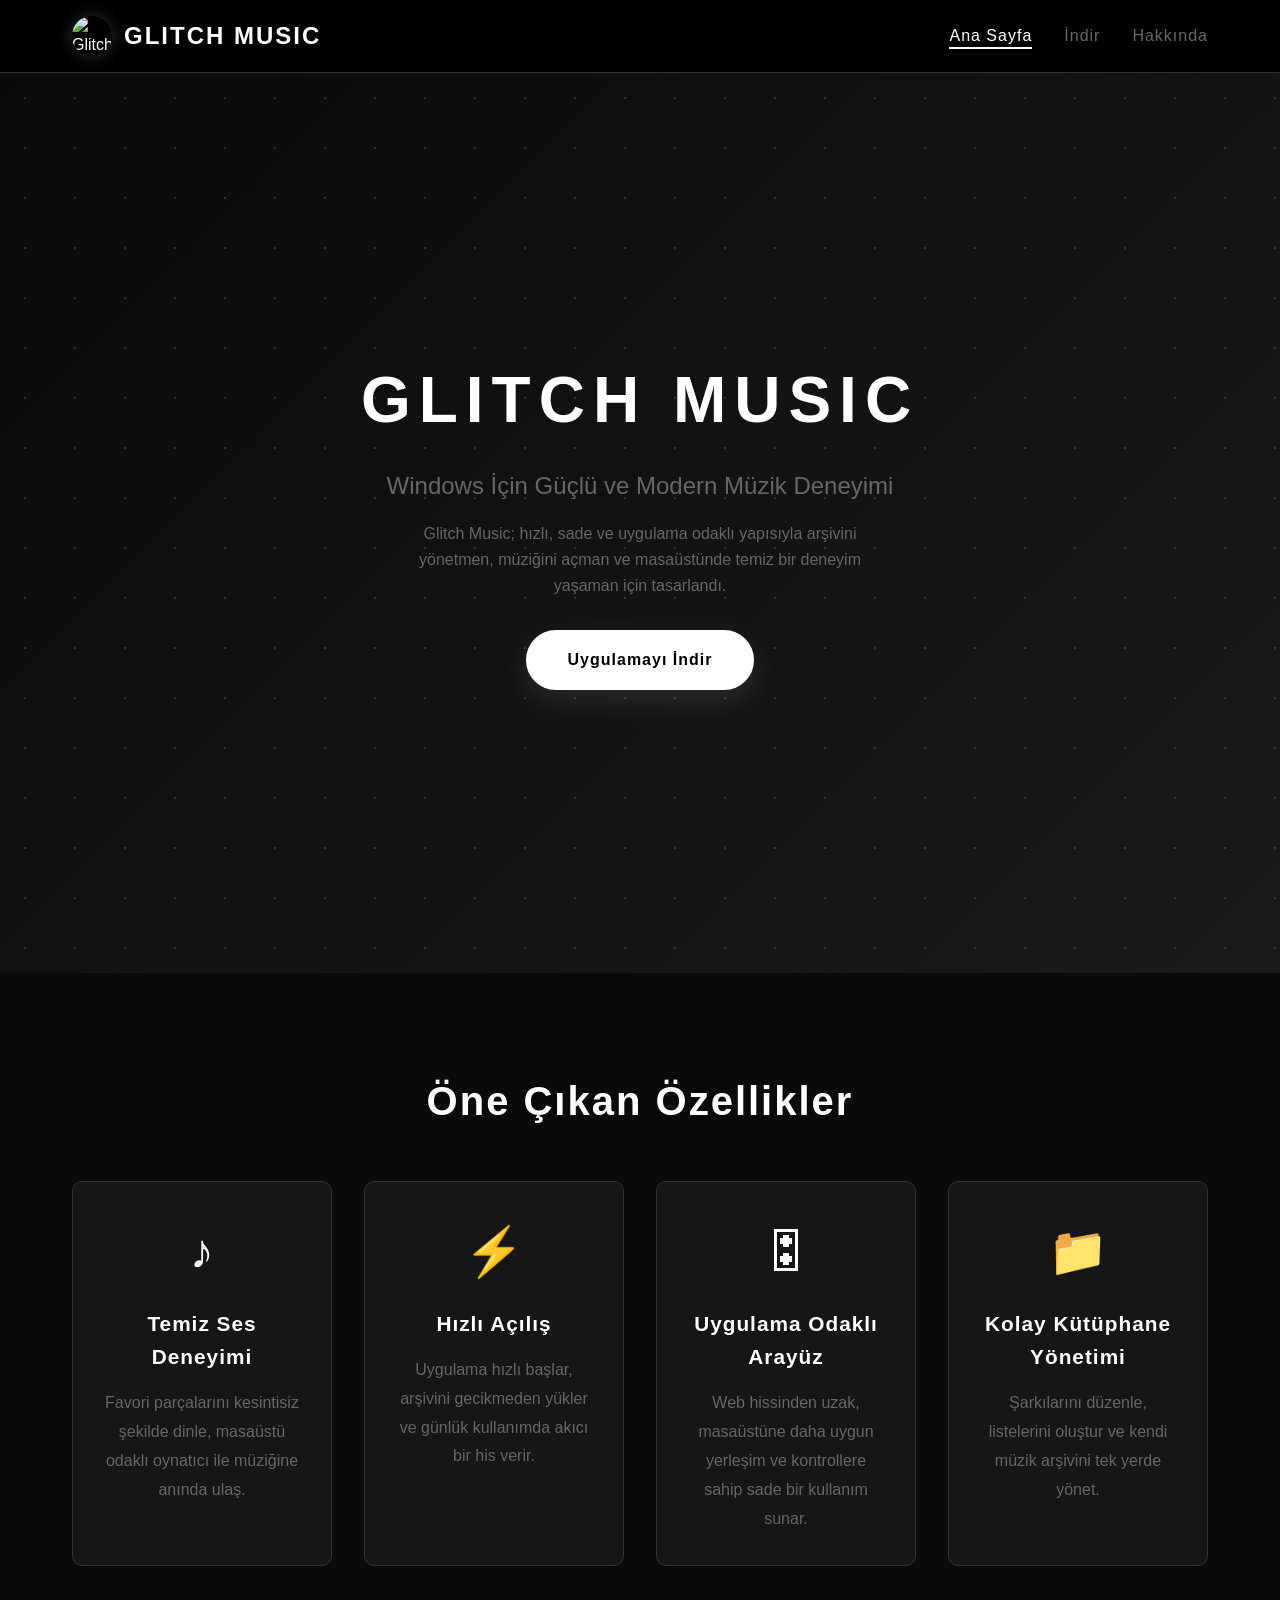
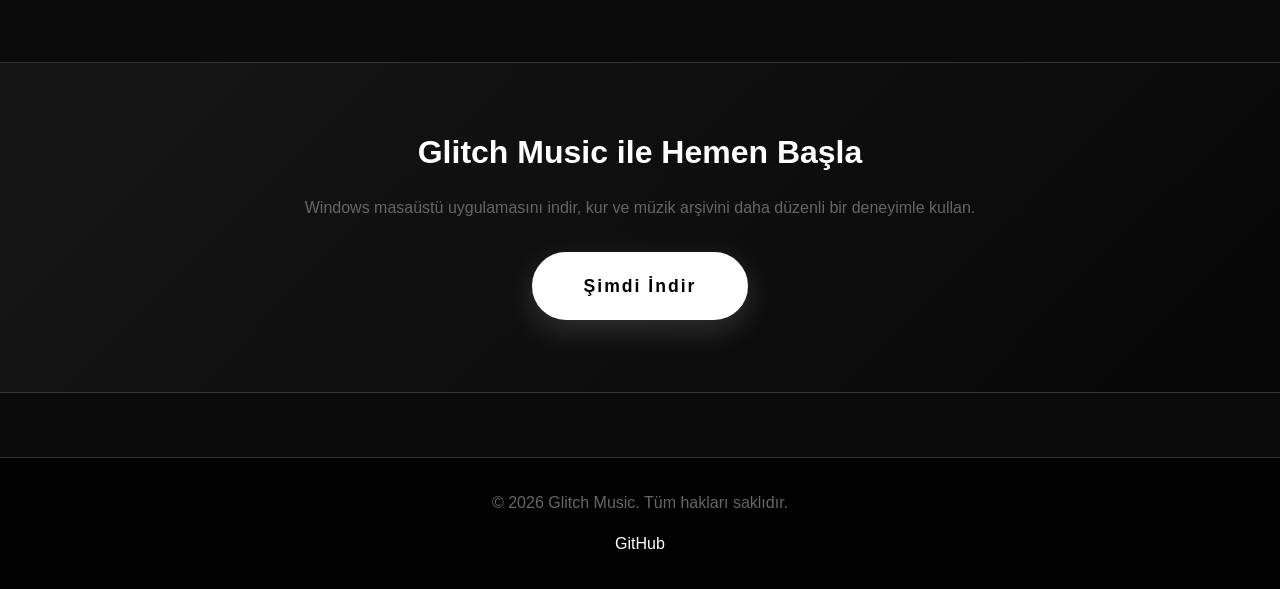
==== index.html @ 5e4d822e "Initial site publish" ====
<!DOCTYPE html>
<html lang="tr">
<head>
    <meta charset="UTF-8">
    <meta name="viewport" content="width=device-width, initial-scale=1.0">
    <title>Glitch Music - Windows Masaüstü Müzik Uygulaması</title>
    <link rel="stylesheet" href="styles.css">
</head>
<body>
    <nav class="navbar">
        <div class="nav-container">
            <div class="logo-container">
                <img src="https://cdn.discordapp.com/attachments/1495430127817850970/1495499306550034472/GLITCHLOGO.png?ex=6a02d003&is=6a017e83&hm=9dfbde77e4045801ad616bc5bd3a927a59cd246b8ad5d2d2682829d9ed52354d" alt="Glitch Music Logo" class="logo">
                <span class="app-title">GLITCH MUSIC</span>
            </div>
            <ul class="nav-links">
                <li><a href="index.html" class="active">Ana Sayfa</a></li>
                <li><a href="download.html">İndir</a></li>
                <li><a href="about.html">Hakkında</a></li>
            </ul>
        </div>
    </nav>

    <section class="hero">
        <div class="hero-content">
            <div class="glitch-text" data-text="GLITCH MUSIC">GLITCH MUSIC</div>
            <p class="subtitle">Windows İçin Güçlü ve Modern Müzik Deneyimi</p>
            <p class="description">Glitch Music; hızlı, sade ve uygulama odaklı yapısıyla arşivini yönetmen, müziğini açman ve masaüstünde temiz bir deneyim yaşaman için tasarlandı.</p>
            <a href="download.html" class="cta-button">Uygulamayı İndir</a>
        </div>
        <div class="animated-background">
            <div class="wave wave1"></div>
            <div class="wave wave2"></div>
            <div class="wave wave3"></div>
        </div>
    </section>

    <section class="features">
        <h2>Öne Çıkan Özellikler</h2>
        <div class="features-grid">
            <div class="feature-card">
                <div class="feature-icon">♪</div>
                <h3>Temiz Ses Deneyimi</h3>
                <p>Favori parçalarını kesintisiz şekilde dinle, masaüstü odaklı oynatıcı ile müziğine anında ulaş.</p>
            </div>
            <div class="feature-card">
                <div class="feature-icon">⚡</div>
                <h3>Hızlı Açılış</h3>
                <p>Uygulama hızlı başlar, arşivini gecikmeden yükler ve günlük kullanımda akıcı bir his verir.</p>
            </div>
            <div class="feature-card">
                <div class="feature-icon">🎛</div>
                <h3>Uygulama Odaklı Arayüz</h3>
                <p>Web hissinden uzak, masaüstüne daha uygun yerleşim ve kontrollere sahip sade bir kullanım sunar.</p>
            </div>
            <div class="feature-card">
                <div class="feature-icon">📁</div>
                <h3>Kolay Kütüphane Yönetimi</h3>
                <p>Şarkılarını düzenle, listelerini oluştur ve kendi müzik arşivini tek yerde yönet.</p>
            </div>
        </div>
    </section>

    <section class="cta-section">
        <h2>Glitch Music ile Hemen Başla</h2>
        <p>Windows masaüstü uygulamasını indir, kur ve müzik arşivini daha düzenli bir deneyimle kullan.</p>
        <a href="download.html" class="cta-button-large">Şimdi İndir</a>
    </section>

    <footer class="footer">
        <div class="footer-content">
            <p>&copy; 2026 Glitch Music. Tüm hakları saklıdır.</p>
            <div class="social-links">
                <a href="https://github.com/ghxsty-dev/glitch-music" target="_blank">GitHub</a>
            </div>
        </div>
    </footer>

    <script src="script.js"></script>
</body>
</html>
---- styles.css ----
/* ===== GLOBAL STYLES ===== */
* {
    margin: 0;
    padding: 0;
    box-sizing: border-box;
}

:root {
    --primary-color: #ffffff;
    --secondary-color: #000000;
    --accent-color: #666666;
    --light-bg: #f5f5f5;
    --dark-bg: #0a0a0a;
    --border-color: #333333;
    --transition: all 0.3s ease;
}

html {
    scroll-behavior: smooth;
}

body {
    font-family: 'Segoe UI', Tahoma, Geneva, Verdana, sans-serif;
    background-color: var(--dark-bg);
    color: var(--primary-color);
    line-height: 1.6;
    overflow-x: hidden;
}

/* ===== NAVIGATION ===== */
.navbar {
    background: rgba(0, 0, 0, 0.95);
    backdrop-filter: blur(10px);
    position: sticky;
    top: 0;
    z-index: 1000;
    border-bottom: 1px solid var(--border-color);
    animation: slideDown 0.5s ease;
}

@keyframes slideDown {
    from {
        transform: translateY(-100%);
        opacity: 0;
    }
    to {
        transform: translateY(0);
        opacity: 1;
    }
}

.nav-container {
    max-width: 1200px;
    margin: 0 auto;
    padding: 1rem 2rem;
    display: flex;
    justify-content: space-between;
    align-items: center;
}

.logo-container {
    display: flex;
    align-items: center;
    gap: 12px;
    cursor: pointer;
    transition: var(--transition);
}

.logo-container:hover {
    transform: scale(1.05);
}

.logo {
    width: 40px;
    height: 40px;
    border-radius: 50%;
    object-fit: cover;
    box-shadow: 0 0 15px rgba(255, 255, 255, 0.2);
}

.app-title {
    font-size: 1.5rem;
    font-weight: 700;
    letter-spacing: 2px;
    text-transform: uppercase;
}

.nav-links {
    display: flex;
    gap: 2rem;
    list-style: none;
}

.nav-links a {
    color: var(--accent-color);
    text-decoration: none;
    font-weight: 500;
    letter-spacing: 1px;
    transition: var(--transition);
    position: relative;
}

.nav-links a::after {
    content: '';
    position: absolute;
    bottom: -5px;
    left: 0;
    width: 0;
    height: 2px;
    background: var(--primary-color);
    transition: width 0.3s ease;
}

.nav-links a:hover::after,
.nav-links a.active::after {
    width: 100%;
}

.nav-links a:hover,
.nav-links a.active {
    color: var(--primary-color);
}

/* ===== HERO SECTION ===== */
.hero {
    height: 100vh;
    display: flex;
    align-items: center;
    justify-content: center;
    position: relative;
    overflow: hidden;
    background: linear-gradient(135deg, #0a0a0a 0%, #1a1a1a 100%);
}

.hero-content {
    text-align: center;
    z-index: 10;
    animation: fadeInUp 1s ease;
}

@keyframes fadeInUp {
    from {
        opacity: 0;
        transform: translateY(30px);
    }
    to {
        opacity: 1;
        transform: translateY(0);
    }
}

.glitch-text {
    font-size: 4rem;
    font-weight: 900;
    letter-spacing: 8px;
    text-transform: uppercase;
    margin-bottom: 1rem;
    position: relative;
    animation: glitch-animation 3s infinite;
}

@keyframes glitch-animation {
    0%, 100% {
        text-shadow: -2px 0 #ff00ff, 2px 0 #00ffff;
        transform: translate(0);
    }
    20% {
        text-shadow: -2px 0 #ff00ff, 2px 0 #00ffff;
        transform: translate(-2px, 2px);
    }
    40% {
        text-shadow: -2px 0 #ff00ff, 2px 0 #00ffff;
        transform: translate(-2px, -2px);
    }
    60% {
        text-shadow: -2px 0 #ff00ff, 2px 0 #00ffff;
        transform: translate(2px, 2px);
    }
    80% {
        text-shadow: -2px 0 #ff00ff, 2px 0 #00ffff;
        transform: translate(2px, -2px);
    }
}

.subtitle {
    font-size: 1.5rem;
    margin-bottom: 1rem;
    color: var(--accent-color);
    animation: fadeInUp 1s ease 0.2s both;
}

.description {
    font-size: 1rem;
    max-width: 500px;
    margin: 0 auto 2rem;
    color: var(--accent-color);
    animation: fadeInUp 1s ease 0.4s both;
}

.cta-button {
    display: inline-block;
    padding: 15px 40px;
    background: var(--primary-color);
    color: var(--secondary-color);
    text-decoration: none;
    border-radius: 50px;
    font-weight: 700;
    letter-spacing: 1px;
    transition: var(--transition);
    animation: fadeInUp 1s ease 0.6s both;
    box-shadow: 0 10px 30px rgba(255, 255, 255, 0.1);
    border: 2px solid var(--primary-color);
}

.cta-button:hover {
    background: transparent;
    color: var(--primary-color);
    transform: translateY(-3px);
    box-shadow: 0 15px 40px rgba(255, 255, 255, 0.2);
}

.animated-background {
    position: absolute;
    width: 100%;
    height: 100%;
    top: 0;
    left: 0;
    overflow: hidden;
}

.wave {
    position: absolute;
    width: 200%;
    height: 200%;
    background: radial-gradient(circle, rgba(255, 255, 255, 0.05) 1px, transparent 1px);
    background-size: 50px 50px;
    animation: wave-animation 20s linear infinite;
}

.wave1 {
    top: 0;
    left: 0;
    animation-delay: 0s;
}

.wave2 {
    top: -50px;
    left: -50px;
    animation-delay: -5s;
}

.wave3 {
    top: -100px;
    left: -100px;
    animation-delay: -10s;
}

@keyframes wave-animation {
    0% {
        transform: translate(0, 0);
    }
    100% {
        transform: translate(50px, 50px);
    }
}

/* ===== FEATURES SECTION ===== */
.features {
    max-width: 1200px;
    margin: 0 auto;
    padding: 6rem 2rem;
}

.features h2 {
    text-align: center;
    font-size: 2.5rem;
    margin-bottom: 3rem;
    letter-spacing: 2px;
    animation: fadeInUp 1s ease;
}

.features-grid {
    display: grid;
    grid-template-columns: repeat(auto-fit, minmax(250px, 1fr));
    gap: 2rem;
}

.feature-card {
    background: rgba(255, 255, 255, 0.05);
    padding: 2rem;
    border-radius: 10px;
    border: 1px solid var(--border-color);
    text-align: center;
    transition: var(--transition);
    animation: fadeInUp 1s ease;
    cursor: pointer;
}

.feature-card:hover {
    background: rgba(255, 255, 255, 0.1);
    border-color: var(--primary-color);
    transform: translateY(-10px);
    box-shadow: 0 20px 40px rgba(255, 255, 255, 0.1);
}

.feature-icon {
    font-size: 3rem;
    margin-bottom: 1rem;
    display: block;
    animation: bounce 2s infinite;
}

@keyframes bounce {
    0%, 100% {
        transform: translateY(0);
    }
    50% {
        transform: translateY(-10px);
    }
}

.feature-card h3 {
    margin-bottom: 1rem;
    font-size: 1.3rem;
    letter-spacing: 1px;
}

.feature-card p {
    color: var(--accent-color);
    line-height: 1.8;
}

/* ===== CTA SECTION ===== */
.cta-section {
    text-align: center;
    padding: 4rem 2rem;
    background: linear-gradient(135deg, rgba(255, 255, 255, 0.05) 0%, rgba(0, 0, 0, 0.3) 100%);
    border-top: 1px solid var(--border-color);
    border-bottom: 1px solid var(--border-color);
}

.cta-section h2 {
    font-size: 2rem;
    margin-bottom: 1rem;
    animation: fadeInUp 1s ease;
}

.cta-section p {
    color: var(--accent-color);
    margin-bottom: 2rem;
    animation: fadeInUp 1s ease 0.2s both;
}

.cta-button-large {
    display: inline-block;
    padding: 18px 50px;
    background: var(--primary-color);
    color: var(--secondary-color);
    text-decoration: none;
    border-radius: 50px;
    font-weight: 700;
    letter-spacing: 2px;
    font-size: 1.1rem;
    transition: var(--transition);
    animation: fadeInUp 1s ease 0.4s both;
    box-shadow: 0 10px 30px rgba(255, 255, 255, 0.15);
    border: 2px solid var(--primary-color);
}

.cta-button-large:hover {
    background: transparent;
    color: var(--primary-color);
    transform: translateY(-5px);
    box-shadow: 0 20px 50px rgba(255, 255, 255, 0.25);
}

/* ===== DOWNLOAD PAGE ===== */
.download-section {
    max-width: 1200px;
    margin: 0 auto;
    padding: 4rem 2rem;
}

.download-hero {
    text-align: center;
    margin-bottom: 4rem;
}

.page-title {
    font-size: 3rem;
    margin-bottom: 1rem;
    letter-spacing: 2px;
    animation: fadeInUp 1s ease;
}

.page-subtitle {
    font-size: 1.3rem;
    color: var(--accent-color);
    animation: fadeInUp 1s ease 0.2s both;
}

.download-container {
    display: grid;
    grid-template-columns: repeat(auto-fit, minmax(300px, 1fr));
    gap: 2rem;
    margin-bottom: 4rem;
}

.download-container.single-platform {
    max-width: 420px;
    margin-left: auto;
    margin-right: auto;
}

.download-card {
    background: rgba(255, 255, 255, 0.05);
    border: 1px solid var(--border-color);
    border-radius: 10px;
    padding: 2rem;
    text-align: center;
    transition: var(--transition);
    animation: fadeInUp 1s ease;
}

.download-card:hover {
    background: rgba(255, 255, 255, 0.08);
    border-color: var(--primary-color);
    transform: translateY(-10px);
    box-shadow: 0 20px 40px rgba(255, 255, 255, 0.1);
}

.os-icon {
    font-size: 4rem;
    margin-bottom: 1rem;
    display: block;
    animation: float 3s ease-in-out infinite;
}

@keyframes float {
    0%, 100% {
        transform: translateY(0);
    }
    50% {
        transform: translateY(-20px);
    }
}

.download-card h3 {
    font-size: 1.8rem;
    margin-bottom: 0.5rem;
    letter-spacing: 1px;
}

.version {
    color: var(--accent-color);
    margin-bottom: 0.5rem;
}

.file-size {
    color: var(--accent-color);
    margin-bottom: 0.5rem;
}

.requirements {
    color: var(--accent-color);
    margin-bottom: 1.5rem;
}

.download-btn {
    display: inline-block;
    padding: 12px 30px;
    background: var(--primary-color);
    color: var(--secondary-color);
    text-decoration: none;
    border-radius: 50px;
    font-weight: 700;
    transition: var(--transition);
    border: 2px solid var(--primary-color);
}

.download-btn:hover {
    background: transparent;
    color: var(--primary-color);
}

.download-note {
    color: var(--accent-color);
    font-size: 0.9rem;
    margin-top: 1rem;
}

/* ===== REQUIREMENTS SECTION ===== */
.requirements-section {
    margin-bottom: 4rem;
    padding: 2rem;
    background: rgba(255, 255, 255, 0.03);
    border-radius: 10px;
    border: 1px solid var(--border-color);
}

.requirements-section h2 {
    margin-bottom: 2rem;
    text-align: center;
}

.requirements-grid {
    display: grid;
    grid-template-columns: repeat(auto-fit, minmax(250px, 1fr));
    gap: 2rem;
}

.req-card {
    background: rgba(0, 0, 0, 0.5);
    padding: 1.5rem;
    border-radius: 8px;
    border: 1px solid var(--border-color);
}

.req-card h4 {
    margin-bottom: 1rem;
    color: var(--primary-color);
}

.req-card ul {
    list-style: none;
}

.req-card li {
    color: var(--accent-color);
    margin-bottom: 0.5rem;
    padding-left: 1.5rem;
    position: relative;
}

.req-card li::before {
    content: '✓';
    position: absolute;
    left: 0;
    color: var(--primary-color);
    font-weight: bold;
}

/* ===== INSTALLATION GUIDE ===== */
.installation-guide {
    margin-bottom: 4rem;
    padding: 2rem;
    background: rgba(255, 255, 255, 0.03);
    border-radius: 10px;
    border: 1px solid var(--border-color);
}

.installation-guide h2 {
    margin-bottom: 2rem;
    text-align: center;
}

.steps {
    display: grid;
    grid-template-columns: repeat(auto-fit, minmax(200px, 1fr));
    gap: 2rem;
}

.step {
    display: flex;
    flex-direction: column;
    align-items: center;
    text-align: center;
}

.step-number {
    width: 60px;
    height: 60px;
    background: var(--primary-color);
    color: var(--secondary-color);
    border-radius: 50%;
    display: flex;
    align-items: center;
    justify-content: center;
    font-size: 1.5rem;
    font-weight: 700;
    margin-bottom: 1rem;
    animation: pulse 2s infinite;
}

@keyframes pulse {
    0%, 100% {
        box-shadow: 0 0 0 0 rgba(255, 255, 255, 0.3);
    }
    50% {
        box-shadow: 0 0 0 10px rgba(255, 255, 255, 0);
    }
}

.step-content h4 {
    margin-bottom: 0.5rem;
}

.step-content p {
    color: var(--accent-color);
    font-size: 0.9rem;
}

/* ===== RELEASE NOTES ===== */
.release-notes {
    margin-bottom: 2rem;
    padding: 2rem;
    background: rgba(255, 255, 255, 0.03);
    border-radius: 10px;
    border: 1px solid var(--border-color);
}

.release-notes h2 {
    margin-bottom: 1rem;
}

.version-card {
    background: rgba(0, 0, 0, 0.5);
    padding: 1.5rem;
    border-radius: 8px;
    border-left: 3px solid var(--primary-color);
}

.version-card h4 {
    margin-bottom: 1rem;
}

.version-card ul {
    list-style: none;
}

.version-card li {
    color: var(--accent-color);
    margin-bottom: 0.5rem;
    padding-left: 1.5rem;
    position: relative;
}

.version-card li::before {
    content: '→';
    position: absolute;
    left: 0;
    color: var(--primary-color);
    font-weight: bold;
}

/* ===== ABOUT PAGE ===== */
.about-hero {
    text-align: center;
    padding: 4rem 2rem;
}

.about-content {
    max-width: 1000px;
    margin: 0 auto;
    padding: 2rem;
}

.story-section,
.mission-section,
.features-deep,
.tech-section,
.contact-section,
.faq-section {
    margin-bottom: 4rem;
    animation: fadeInUp 1s ease;
}

.story-section h2,
.mission-section h2,
.features-deep h2,
.tech-section h2,
.contact-section h2,
.faq-section h2 {
    margin-bottom: 2rem;
    font-size: 2rem;
    letter-spacing: 1px;
}

.story-section p {
    color: var(--accent-color);
    line-height: 1.9;
    margin-bottom: 1.5rem;
    font-size: 1.05rem;
}

.mission-grid {
    display: grid;
    grid-template-columns: repeat(auto-fit, minmax(200px, 1fr));
    gap: 2rem;
}

.mission-card {
    background: rgba(255, 255, 255, 0.05);
    padding: 1.5rem;
    border-radius: 8px;
    border: 1px solid var(--border-color);
    text-align: center;
    transition: var(--transition);
}

.mission-card:hover {
    background: rgba(255, 255, 255, 0.08);
    transform: translateY(-5px);
}

.mission-card h3 {
    margin-bottom: 1rem;
}

.mission-card p {
    color: var(--accent-color);
    font-size: 0.95rem;
}

.feature-detail {
    background: rgba(255, 255, 255, 0.03);
    padding: 2rem;
    border-radius: 8px;
    border-left: 3px solid var(--primary-color);
    margin-bottom: 2rem;
}

.feature-detail-content h3 {
    margin-bottom: 1rem;
}

.feature-detail-content p {
    color: var(--accent-color);
    line-height: 1.8;
}

.tech-grid {
    display: grid;
    grid-template-columns: repeat(auto-fit, minmax(150px, 1fr));
    gap: 1rem;
}

.tech-item {
    background: rgba(255, 255, 255, 0.05);
    padding: 1rem;
    border-radius: 8px;
    border: 1px solid var(--border-color);
    text-align: center;
}

.tech-badge {
    background: var(--primary-color);
    color: var(--secondary-color);
    padding: 0.5rem 1rem;
    border-radius: 50px;
    font-weight: 600;
    display: inline-block;
}

.contact-section {
    text-align: center;
    background: rgba(255, 255, 255, 0.05);
    padding: 2rem;
    border-radius: 8px;
    border: 1px solid var(--border-color);
}

.contact-section p {
    color: var(--accent-color);
    margin-bottom: 1rem;
}

.contact-link {
    display: inline-block;
    padding: 12px 30px;
    background: var(--primary-color);
    color: var(--secondary-color);
    text-decoration: none;
    border-radius: 50px;
    font-weight: 700;
    transition: var(--transition);
    border: 2px solid var(--primary-color);
}

.contact-link:hover {
    background: transparent;
    color: var(--primary-color);
}

/* ===== FAQ SECTION ===== */
.faq-container {
    background: rgba(255, 255, 255, 0.03);
    border-radius: 8px;
    border: 1px solid var(--border-color);
    overflow: hidden;
}

.faq-item {
    border-bottom: 1px solid var(--border-color);
    padding: 1.5rem;
    cursor: pointer;
    transition: var(--transition);
}

.faq-item:last-child {
    border-bottom: none;
}

.faq-item:hover {
    background: rgba(255, 255, 255, 0.02);
}

.faq-question {
    font-weight: 600;
    color: var(--primary-color);
    margin-bottom: 0.5rem;
    display: flex;
    justify-content: space-between;
    align-items: center;
}

.faq-question::after {
    content: '+';
    font-size: 1.5rem;
    transition: transform 0.3s ease;
}

.faq-item.active .faq-question::after {
    transform: rotate(45deg);
}

.faq-answer {
    color: var(--accent-color);
    line-height: 1.8;
    display: none;
}

.faq-item.active .faq-answer {
    display: block;
    animation: slideDown 0.3s ease;
}

/* ===== FOOTER ===== */
.footer {
    background: rgba(0, 0, 0, 0.8);
    border-top: 1px solid var(--border-color);
    padding: 2rem;
    margin-top: 4rem;
}

.footer-content {
    max-width: 1200px;
    margin: 0 auto;
    text-align: center;
}

.footer-content p {
    color: var(--accent-color);
    margin-bottom: 1rem;
}

.social-links {
    display: flex;
    justify-content: center;
    gap: 2rem;
}

.social-links a {
    color: var(--primary-color);
    text-decoration: none;
    transition: var(--transition);
}

.social-links a:hover {
    color: var(--accent-color);
    transform: translateY(-3px);
}

/* ===== RESPONSIVE DESIGN ===== */
@media (max-width: 768px) {
    .glitch-text {
        font-size: 2.5rem;
        letter-spacing: 4px;
    }

    .subtitle {
        font-size: 1.2rem;
    }

    .nav-links {
        gap: 1rem;
        font-size: 0.9rem;
    }

    .page-title {
        font-size: 2rem;
    }

    .features h2 {
        font-size: 1.8rem;
    }

    .download-container {
        grid-template-columns: 1fr;
    }

    .steps {
        grid-template-columns: 1fr;
    }

    .features-grid {
        grid-template-columns: 1fr;
    }

    .mission-grid {
        grid-template-columns: 1fr;
    }

    .cta-button,
    .cta-button-large {
        padding: 12px 25px;
        font-size: 0.9rem;
    }
}

@media (max-width: 480px) {
    .glitch-text {
        font-size: 1.8rem;
        letter-spacing: 2px;
    }

    .subtitle {
        font-size: 1rem;
    }

    .nav-container {
        padding: 1rem;
    }

    .app-title {
        font-size: 1.2rem;
        letter-spacing: 1px;
    }

    .logo {
        width: 30px;
        height: 30px;
    }

    .page-title {
        font-size: 1.5rem;
    }

    .nav-links {
        gap: 0.5rem;
        font-size: 0.8rem;
    }

    .features h2 {
        font-size: 1.5rem;
    }
}
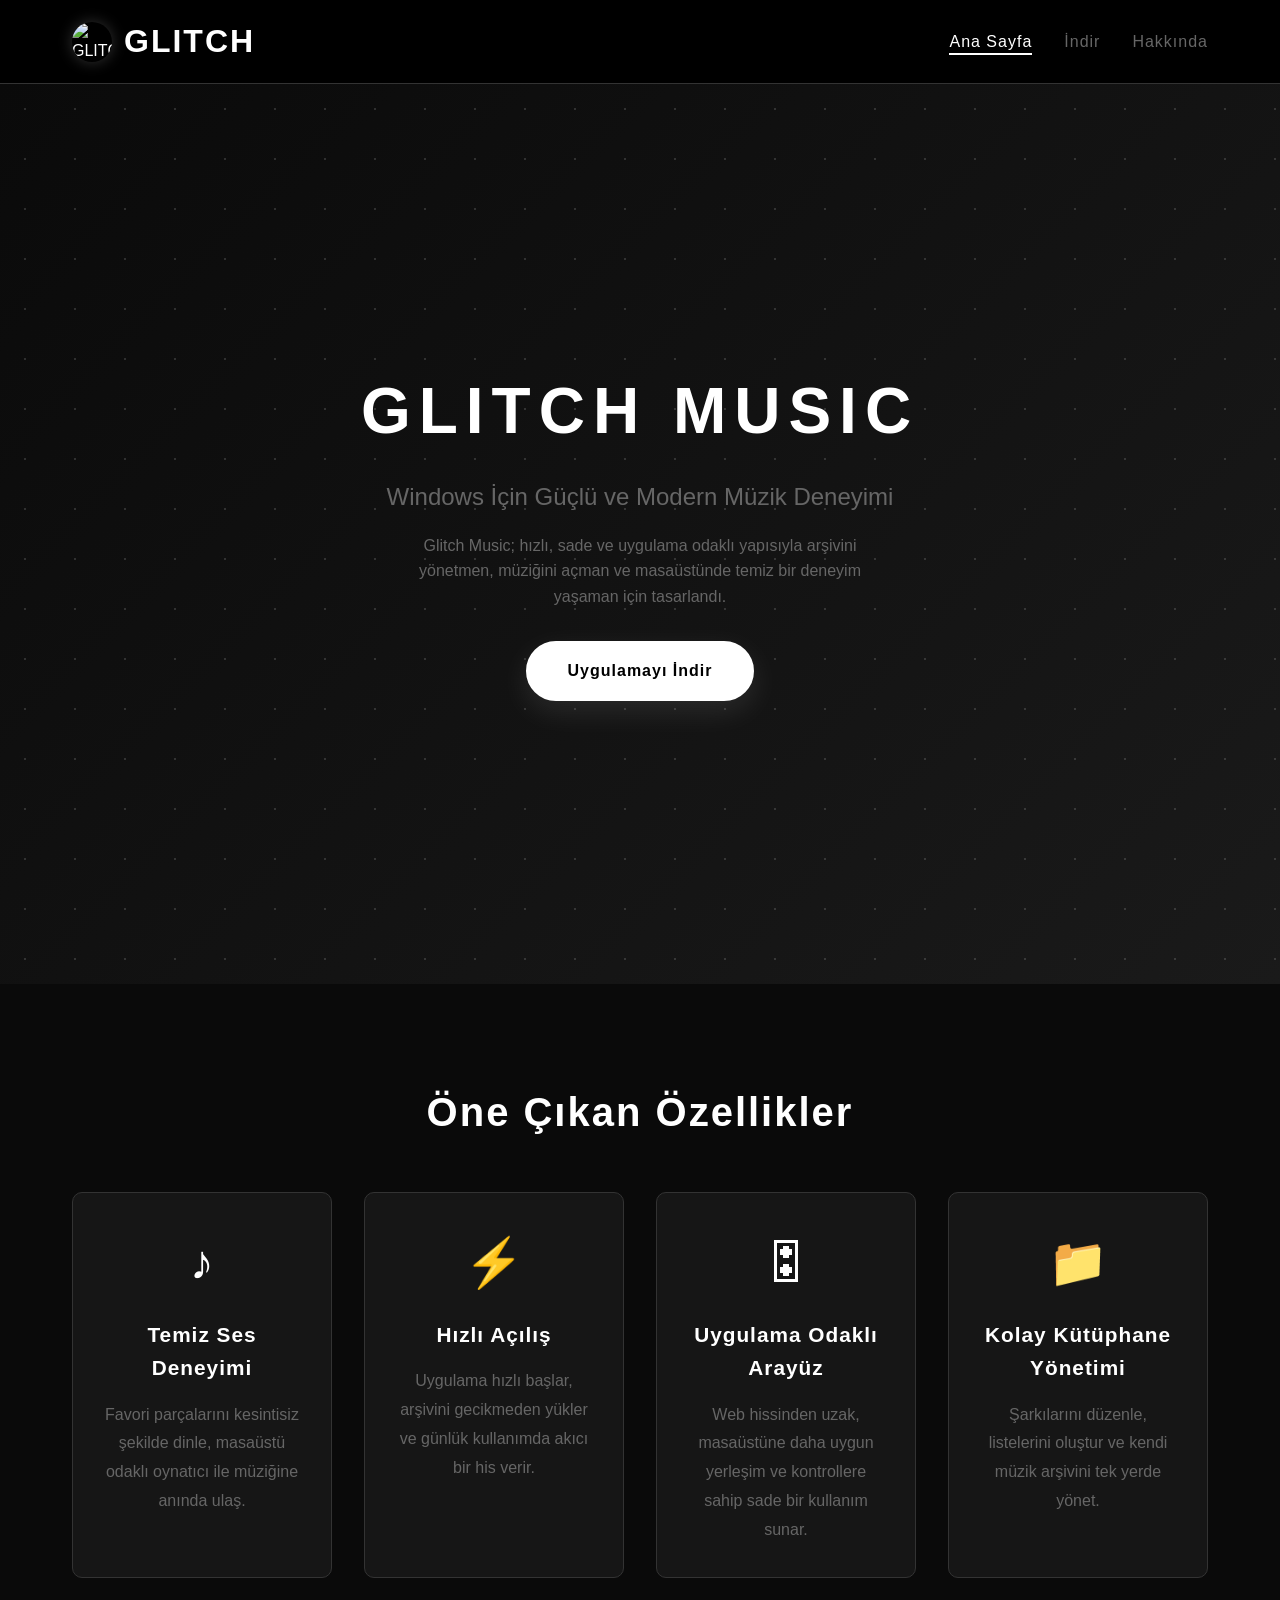
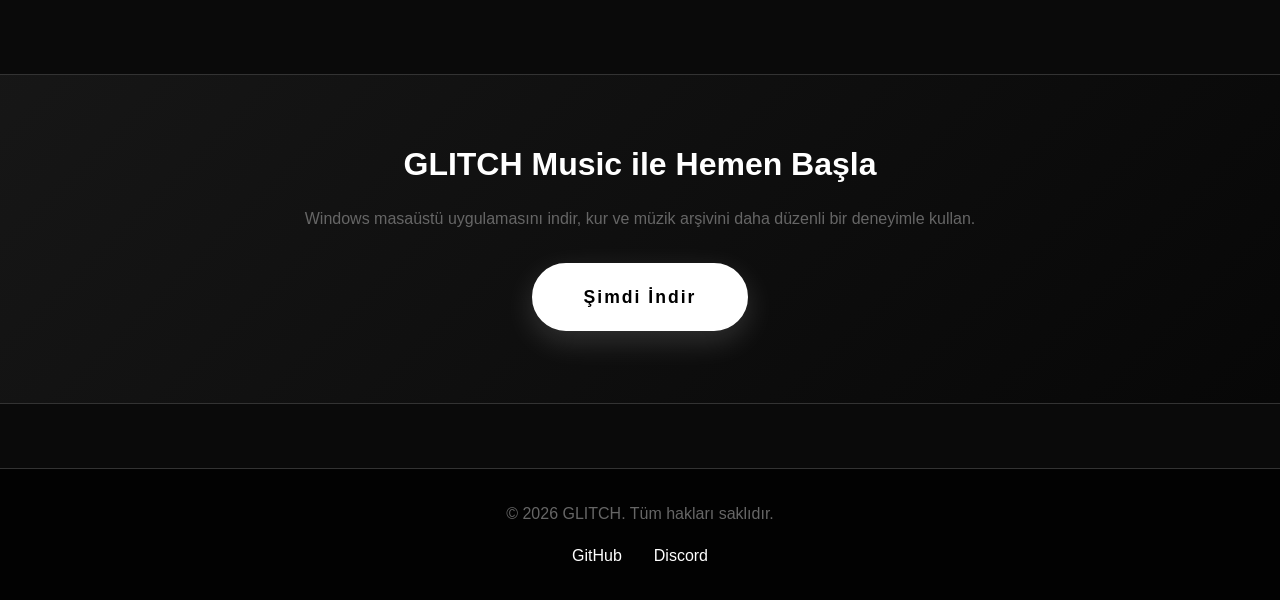
==== commit 69b42782: "Publish site" ====
--- a/index.html
+++ b/index.html
@@ -10,8 +10,8 @@
     <nav class="navbar">
         <div class="nav-container">
             <div class="logo-container">
-                <img src="https://cdn.discordapp.com/attachments/1495430127817850970/1495499306550034472/GLITCHLOGO.png?ex=6a02d003&is=6a017e83&hm=9dfbde77e4045801ad616bc5bd3a927a59cd246b8ad5d2d2682829d9ed52354d" alt="Glitch Music Logo" class="logo">
-                <span class="app-title">GLITCH MUSIC</span>
+                <img src="https://cdn.discordapp.com/attachments/1495430127817850970/1495499306550034472/GLITCHLOGO.png?ex=6a02d003&is=6a017e83&hm=9dfbde77e4045801ad616bc5bd3a927a59cd246b8ad5d2d2682829d9ed52354d" alt="GLITCH mUSİC Logo" class="logo">
+                <span class="app-title">GLITCH</span>
             </div>
             <ul class="nav-links">
                 <li><a href="index.html" class="active">Ana Sayfa</a></li>
@@ -62,16 +62,17 @@
     </section>
 
     <section class="cta-section">
-        <h2>Glitch Music ile Hemen Başla</h2>
+        <h2>GLITCH Music ile Hemen Başla</h2>
         <p>Windows masaüstü uygulamasını indir, kur ve müzik arşivini daha düzenli bir deneyimle kullan.</p>
         <a href="download.html" class="cta-button-large">Şimdi İndir</a>
     </section>
 
     <footer class="footer">
         <div class="footer-content">
-            <p>&copy; 2026 Glitch Music. Tüm hakları saklıdır.</p>
+            <p>&copy; 2026 GLITCH. Tüm hakları saklıdır.</p>
             <div class="social-links">
                 <a href="https://github.com/ghxsty-dev/glitch-music" target="_blank">GitHub</a>
+                <a href="https://discord.gg/HKXRTySDhv" target="_blank">Discord</a>
             </div>
         </div>
     </footer>
--- a/styles.css
+++ b/styles.css
@@ -79,7 +79,7 @@
 }
 
 .app-title {
-    font-size: 1.5rem;
+    font-size: 2rem;
     font-weight: 700;
     letter-spacing: 2px;
     text-transform: uppercase;
@@ -161,23 +161,23 @@
 
 @keyframes glitch-animation {
     0%, 100% {
-        text-shadow: -2px 0 #ff00ff, 2px 0 #00ffff;
+        text-shadow: -2px 0 #ffffff, 2px 0 #7c7c7c;
         transform: translate(0);
     }
     20% {
-        text-shadow: -2px 0 #ff00ff, 2px 0 #00ffff;
+        text-shadow: -2px 0 #ffffff, 2px 0 #7c7c7c;
         transform: translate(-2px, 2px);
     }
     40% {
-        text-shadow: -2px 0 #ff00ff, 2px 0 #00ffff;
+        text-shadow: -2px 0 #ffffff, 2px 0 #7c7c7c;
         transform: translate(-2px, -2px);
     }
     60% {
-        text-shadow: -2px 0 #ff00ff, 2px 0 #00ffff;
+        text-shadow: -2px 0 #ffffff, 2px 0 #7c7c7c;
         transform: translate(2px, 2px);
     }
     80% {
-        text-shadow: -2px 0 #ff00ff, 2px 0 #00ffff;
+        text-shadow: -2px 0 #ffffff, 2px 0 #7c7c7c;
         transform: translate(2px, -2px);
     }
 }
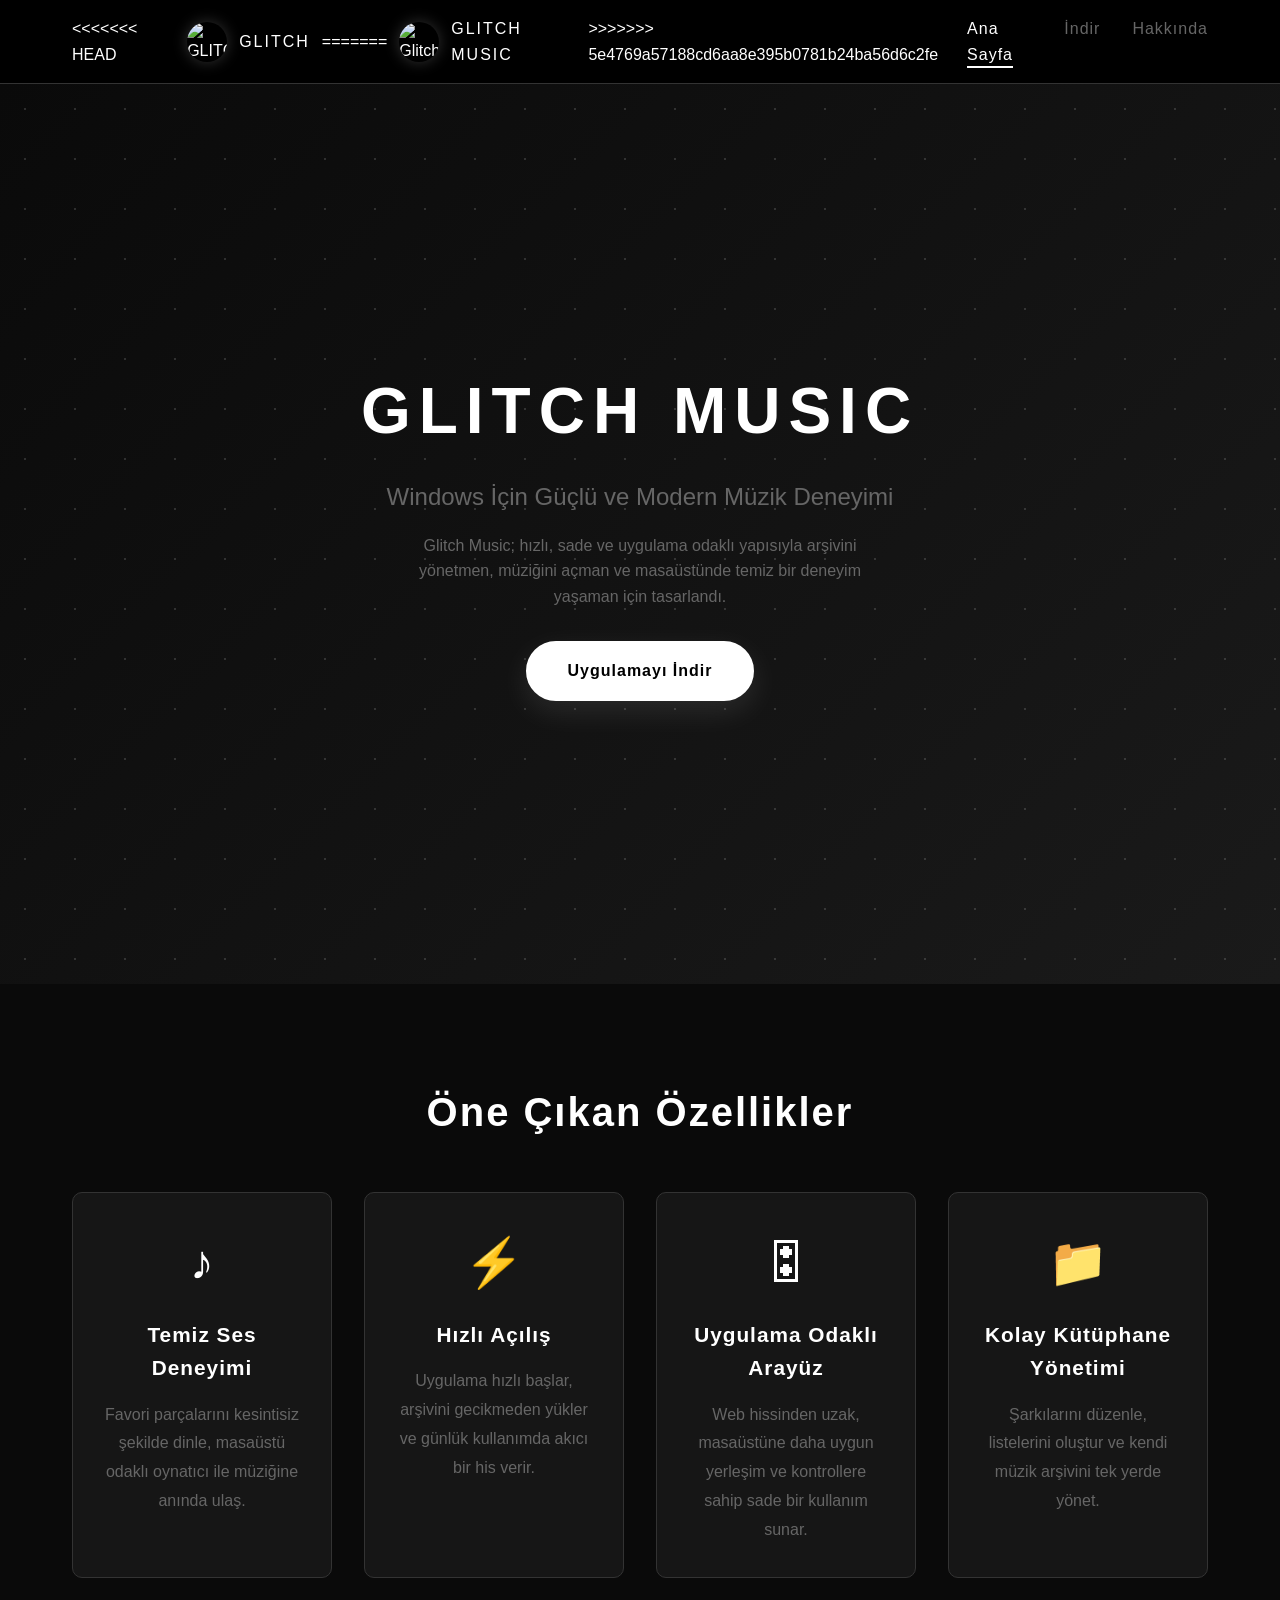
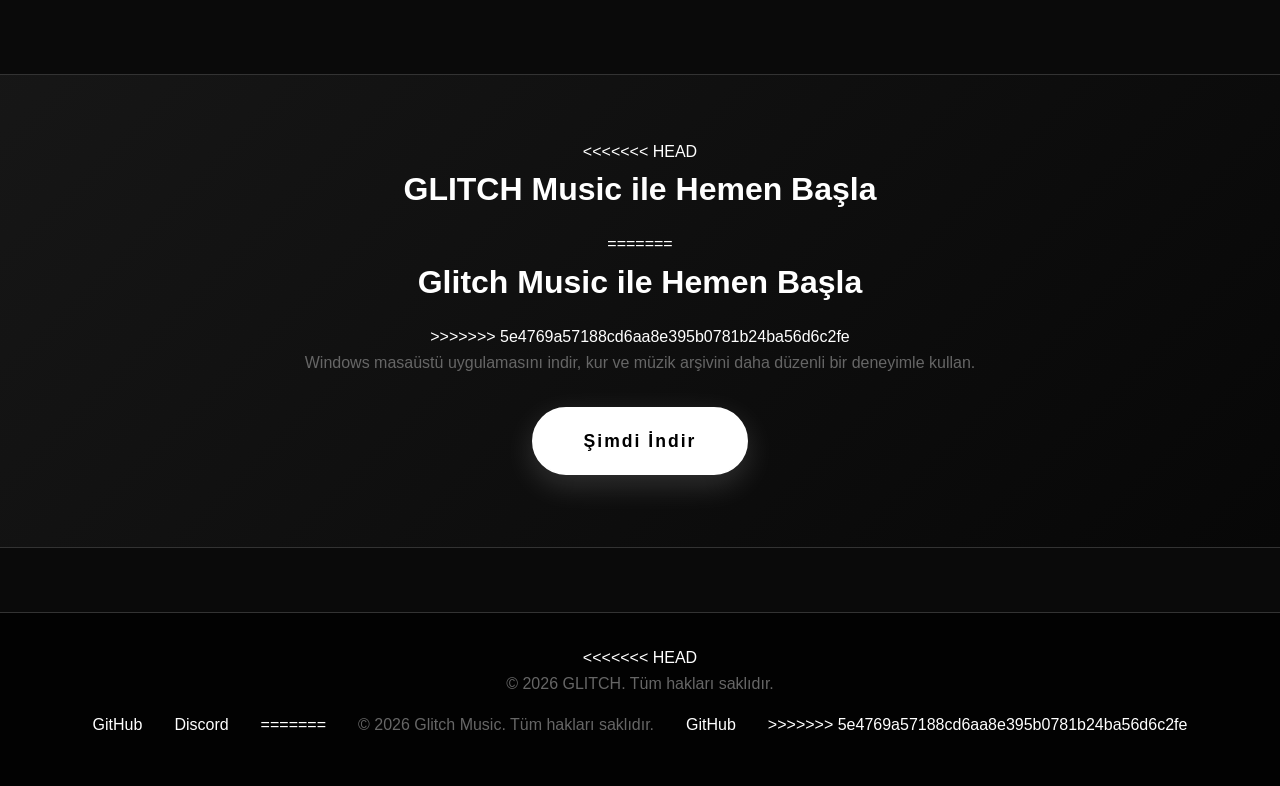
==== commit 2f3fc3ba: "Merge and publish site" ====
--- a/index.html
+++ b/index.html
@@ -10,8 +10,13 @@
     <nav class="navbar">
         <div class="nav-container">
             <div class="logo-container">
+<<<<<<< HEAD
                 <img src="https://cdn.discordapp.com/attachments/1495430127817850970/1495499306550034472/GLITCHLOGO.png?ex=6a02d003&is=6a017e83&hm=9dfbde77e4045801ad616bc5bd3a927a59cd246b8ad5d2d2682829d9ed52354d" alt="GLITCH mUSİC Logo" class="logo">
                 <span class="app-title">GLITCH</span>
+=======
+                <img src="https://cdn.discordapp.com/attachments/1495430127817850970/1495499306550034472/GLITCHLOGO.png?ex=6a02d003&is=6a017e83&hm=9dfbde77e4045801ad616bc5bd3a927a59cd246b8ad5d2d2682829d9ed52354d" alt="Glitch Music Logo" class="logo">
+                <span class="app-title">GLITCH MUSIC</span>
+>>>>>>> 5e4769a57188cd6aa8e395b0781b24ba56d6c2fe
             </div>
             <ul class="nav-links">
                 <li><a href="index.html" class="active">Ana Sayfa</a></li>
@@ -62,17 +67,27 @@
     </section>
 
     <section class="cta-section">
+<<<<<<< HEAD
         <h2>GLITCH Music ile Hemen Başla</h2>
+=======
+        <h2>Glitch Music ile Hemen Başla</h2>
+>>>>>>> 5e4769a57188cd6aa8e395b0781b24ba56d6c2fe
         <p>Windows masaüstü uygulamasını indir, kur ve müzik arşivini daha düzenli bir deneyimle kullan.</p>
         <a href="download.html" class="cta-button-large">Şimdi İndir</a>
     </section>
 
     <footer class="footer">
         <div class="footer-content">
+<<<<<<< HEAD
             <p>&copy; 2026 GLITCH. Tüm hakları saklıdır.</p>
             <div class="social-links">
                 <a href="https://github.com/ghxsty-dev/glitch-music" target="_blank">GitHub</a>
                 <a href="https://discord.gg/HKXRTySDhv" target="_blank">Discord</a>
+=======
+            <p>&copy; 2026 Glitch Music. Tüm hakları saklıdır.</p>
+            <div class="social-links">
+                <a href="https://github.com/ghxsty-dev/glitch-music" target="_blank">GitHub</a>
+>>>>>>> 5e4769a57188cd6aa8e395b0781b24ba56d6c2fe
             </div>
         </div>
     </footer>
--- a/styles.css
+++ b/styles.css
@@ -79,7 +79,11 @@
 }
 
 .app-title {
+<<<<<<< HEAD
     font-size: 2rem;
+=======
+    font-size: 1.5rem;
+>>>>>>> 5e4769a57188cd6aa8e395b0781b24ba56d6c2fe
     font-weight: 700;
     letter-spacing: 2px;
     text-transform: uppercase;
@@ -161,6 +165,7 @@
 
 @keyframes glitch-animation {
     0%, 100% {
+<<<<<<< HEAD
         text-shadow: -2px 0 #ffffff, 2px 0 #7c7c7c;
         transform: translate(0);
     }
@@ -178,6 +183,25 @@
     }
     80% {
         text-shadow: -2px 0 #ffffff, 2px 0 #7c7c7c;
+=======
+        text-shadow: -2px 0 #ff00ff, 2px 0 #00ffff;
+        transform: translate(0);
+    }
+    20% {
+        text-shadow: -2px 0 #ff00ff, 2px 0 #00ffff;
+        transform: translate(-2px, 2px);
+    }
+    40% {
+        text-shadow: -2px 0 #ff00ff, 2px 0 #00ffff;
+        transform: translate(-2px, -2px);
+    }
+    60% {
+        text-shadow: -2px 0 #ff00ff, 2px 0 #00ffff;
+        transform: translate(2px, 2px);
+    }
+    80% {
+        text-shadow: -2px 0 #ff00ff, 2px 0 #00ffff;
+>>>>>>> 5e4769a57188cd6aa8e395b0781b24ba56d6c2fe
         transform: translate(2px, -2px);
     }
 }
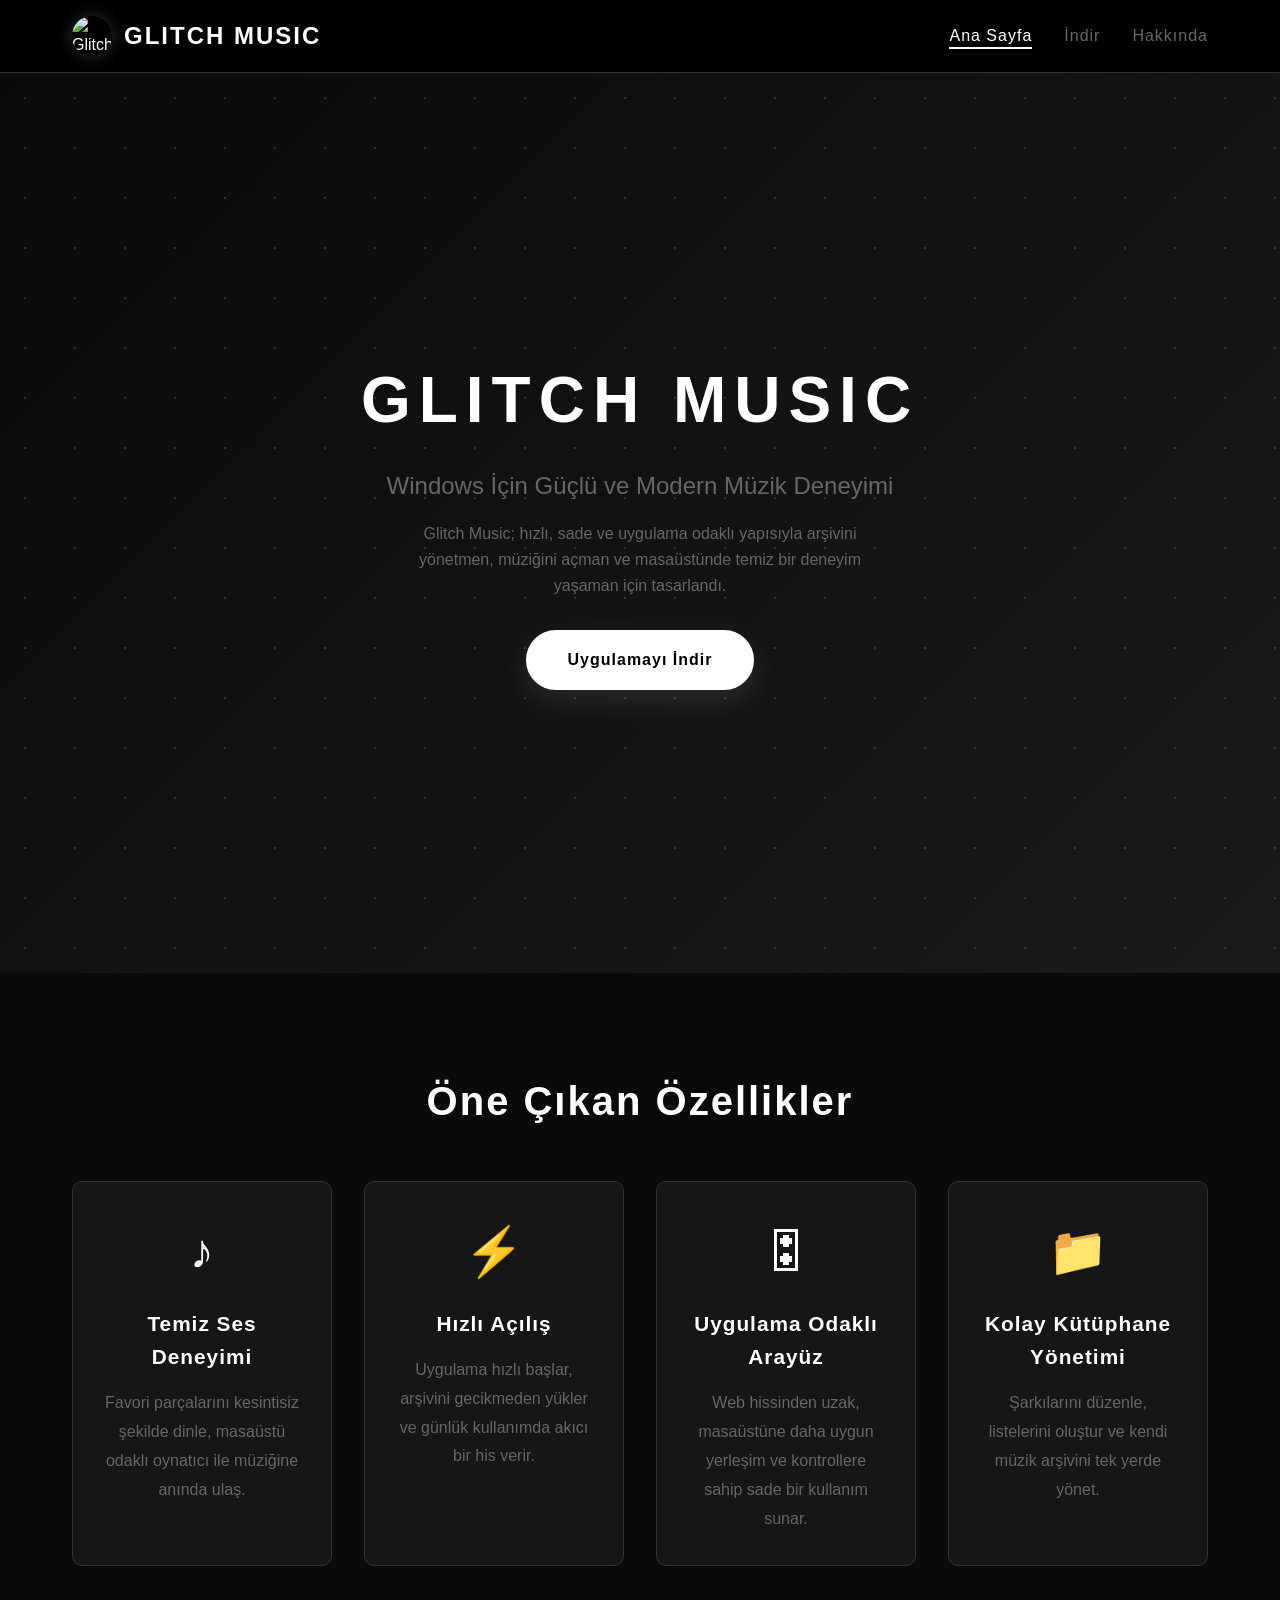
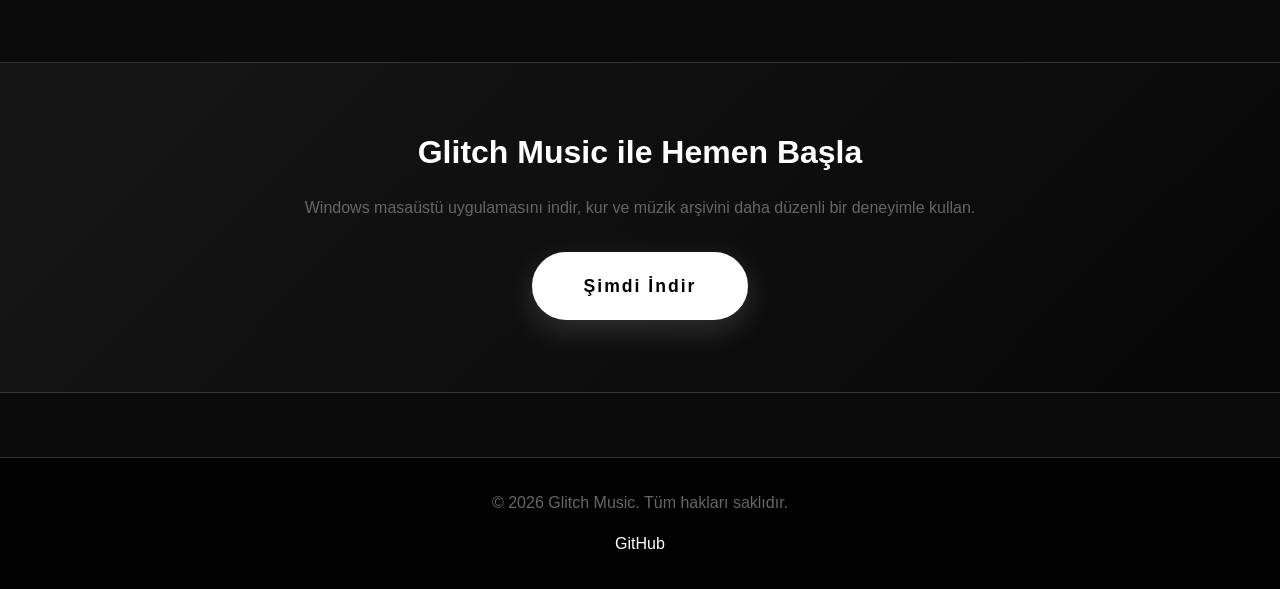
==== commit efb9b430: "Add files via upload" ====
--- a/index.html
+++ b/index.html
@@ -10,13 +10,8 @@
     <nav class="navbar">
         <div class="nav-container">
             <div class="logo-container">
-<<<<<<< HEAD
-                <img src="https://cdn.discordapp.com/attachments/1495430127817850970/1495499306550034472/GLITCHLOGO.png?ex=6a02d003&is=6a017e83&hm=9dfbde77e4045801ad616bc5bd3a927a59cd246b8ad5d2d2682829d9ed52354d" alt="GLITCH mUSİC Logo" class="logo">
-                <span class="app-title">GLITCH</span>
-=======
                 <img src="https://cdn.discordapp.com/attachments/1495430127817850970/1495499306550034472/GLITCHLOGO.png?ex=6a02d003&is=6a017e83&hm=9dfbde77e4045801ad616bc5bd3a927a59cd246b8ad5d2d2682829d9ed52354d" alt="Glitch Music Logo" class="logo">
                 <span class="app-title">GLITCH MUSIC</span>
->>>>>>> 5e4769a57188cd6aa8e395b0781b24ba56d6c2fe
             </div>
             <ul class="nav-links">
                 <li><a href="index.html" class="active">Ana Sayfa</a></li>
@@ -67,27 +62,16 @@
     </section>
 
     <section class="cta-section">
-<<<<<<< HEAD
-        <h2>GLITCH Music ile Hemen Başla</h2>
-=======
         <h2>Glitch Music ile Hemen Başla</h2>
->>>>>>> 5e4769a57188cd6aa8e395b0781b24ba56d6c2fe
         <p>Windows masaüstü uygulamasını indir, kur ve müzik arşivini daha düzenli bir deneyimle kullan.</p>
         <a href="download.html" class="cta-button-large">Şimdi İndir</a>
     </section>
 
     <footer class="footer">
         <div class="footer-content">
-<<<<<<< HEAD
-            <p>&copy; 2026 GLITCH. Tüm hakları saklıdır.</p>
-            <div class="social-links">
-                <a href="https://github.com/ghxsty-dev/glitch-music" target="_blank">GitHub</a>
-                <a href="https://discord.gg/HKXRTySDhv" target="_blank">Discord</a>
-=======
             <p>&copy; 2026 Glitch Music. Tüm hakları saklıdır.</p>
             <div class="social-links">
                 <a href="https://github.com/ghxsty-dev/glitch-music" target="_blank">GitHub</a>
->>>>>>> 5e4769a57188cd6aa8e395b0781b24ba56d6c2fe
             </div>
         </div>
     </footer>
--- a/styles.css
+++ b/styles.css
@@ -1,981 +1,957 @@
-/* ===== GLOBAL STYLES ===== */
-* {
-    margin: 0;
-    padding: 0;
-    box-sizing: border-box;
-}
-
-:root {
-    --primary-color: #ffffff;
-    --secondary-color: #000000;
-    --accent-color: #666666;
-    --light-bg: #f5f5f5;
-    --dark-bg: #0a0a0a;
-    --border-color: #333333;
-    --transition: all 0.3s ease;
-}
-
-html {
-    scroll-behavior: smooth;
-}
-
-body {
-    font-family: 'Segoe UI', Tahoma, Geneva, Verdana, sans-serif;
-    background-color: var(--dark-bg);
-    color: var(--primary-color);
-    line-height: 1.6;
-    overflow-x: hidden;
-}
-
-/* ===== NAVIGATION ===== */
-.navbar {
-    background: rgba(0, 0, 0, 0.95);
-    backdrop-filter: blur(10px);
-    position: sticky;
-    top: 0;
-    z-index: 1000;
-    border-bottom: 1px solid var(--border-color);
-    animation: slideDown 0.5s ease;
-}
-
-@keyframes slideDown {
-    from {
-        transform: translateY(-100%);
-        opacity: 0;
-    }
-    to {
-        transform: translateY(0);
-        opacity: 1;
-    }
-}
-
-.nav-container {
-    max-width: 1200px;
-    margin: 0 auto;
-    padding: 1rem 2rem;
-    display: flex;
-    justify-content: space-between;
-    align-items: center;
-}
-
-.logo-container {
-    display: flex;
-    align-items: center;
-    gap: 12px;
-    cursor: pointer;
-    transition: var(--transition);
-}
-
-.logo-container:hover {
-    transform: scale(1.05);
-}
-
-.logo {
-    width: 40px;
-    height: 40px;
-    border-radius: 50%;
-    object-fit: cover;
-    box-shadow: 0 0 15px rgba(255, 255, 255, 0.2);
-}
-
-.app-title {
-<<<<<<< HEAD
-    font-size: 2rem;
-=======
-    font-size: 1.5rem;
->>>>>>> 5e4769a57188cd6aa8e395b0781b24ba56d6c2fe
-    font-weight: 700;
-    letter-spacing: 2px;
-    text-transform: uppercase;
-}
-
-.nav-links {
-    display: flex;
-    gap: 2rem;
-    list-style: none;
-}
-
-.nav-links a {
-    color: var(--accent-color);
-    text-decoration: none;
-    font-weight: 500;
-    letter-spacing: 1px;
-    transition: var(--transition);
-    position: relative;
-}
-
-.nav-links a::after {
-    content: '';
-    position: absolute;
-    bottom: -5px;
-    left: 0;
-    width: 0;
-    height: 2px;
-    background: var(--primary-color);
-    transition: width 0.3s ease;
-}
-
-.nav-links a:hover::after,
-.nav-links a.active::after {
-    width: 100%;
-}
-
-.nav-links a:hover,
-.nav-links a.active {
-    color: var(--primary-color);
-}
-
-/* ===== HERO SECTION ===== */
-.hero {
-    height: 100vh;
-    display: flex;
-    align-items: center;
-    justify-content: center;
-    position: relative;
-    overflow: hidden;
-    background: linear-gradient(135deg, #0a0a0a 0%, #1a1a1a 100%);
-}
-
-.hero-content {
-    text-align: center;
-    z-index: 10;
-    animation: fadeInUp 1s ease;
-}
-
-@keyframes fadeInUp {
-    from {
-        opacity: 0;
-        transform: translateY(30px);
-    }
-    to {
-        opacity: 1;
-        transform: translateY(0);
-    }
-}
-
-.glitch-text {
-    font-size: 4rem;
-    font-weight: 900;
-    letter-spacing: 8px;
-    text-transform: uppercase;
-    margin-bottom: 1rem;
-    position: relative;
-    animation: glitch-animation 3s infinite;
-}
-
-@keyframes glitch-animation {
-    0%, 100% {
-<<<<<<< HEAD
-        text-shadow: -2px 0 #ffffff, 2px 0 #7c7c7c;
-        transform: translate(0);
-    }
-    20% {
-        text-shadow: -2px 0 #ffffff, 2px 0 #7c7c7c;
-        transform: translate(-2px, 2px);
-    }
-    40% {
-        text-shadow: -2px 0 #ffffff, 2px 0 #7c7c7c;
-        transform: translate(-2px, -2px);
-    }
-    60% {
-        text-shadow: -2px 0 #ffffff, 2px 0 #7c7c7c;
-        transform: translate(2px, 2px);
-    }
-    80% {
-        text-shadow: -2px 0 #ffffff, 2px 0 #7c7c7c;
-=======
-        text-shadow: -2px 0 #ff00ff, 2px 0 #00ffff;
-        transform: translate(0);
-    }
-    20% {
-        text-shadow: -2px 0 #ff00ff, 2px 0 #00ffff;
-        transform: translate(-2px, 2px);
-    }
-    40% {
-        text-shadow: -2px 0 #ff00ff, 2px 0 #00ffff;
-        transform: translate(-2px, -2px);
-    }
-    60% {
-        text-shadow: -2px 0 #ff00ff, 2px 0 #00ffff;
-        transform: translate(2px, 2px);
-    }
-    80% {
-        text-shadow: -2px 0 #ff00ff, 2px 0 #00ffff;
->>>>>>> 5e4769a57188cd6aa8e395b0781b24ba56d6c2fe
-        transform: translate(2px, -2px);
-    }
-}
-
-.subtitle {
-    font-size: 1.5rem;
-    margin-bottom: 1rem;
-    color: var(--accent-color);
-    animation: fadeInUp 1s ease 0.2s both;
-}
-
-.description {
-    font-size: 1rem;
-    max-width: 500px;
-    margin: 0 auto 2rem;
-    color: var(--accent-color);
-    animation: fadeInUp 1s ease 0.4s both;
-}
-
-.cta-button {
-    display: inline-block;
-    padding: 15px 40px;
-    background: var(--primary-color);
-    color: var(--secondary-color);
-    text-decoration: none;
-    border-radius: 50px;
-    font-weight: 700;
-    letter-spacing: 1px;
-    transition: var(--transition);
-    animation: fadeInUp 1s ease 0.6s both;
-    box-shadow: 0 10px 30px rgba(255, 255, 255, 0.1);
-    border: 2px solid var(--primary-color);
-}
-
-.cta-button:hover {
-    background: transparent;
-    color: var(--primary-color);
-    transform: translateY(-3px);
-    box-shadow: 0 15px 40px rgba(255, 255, 255, 0.2);
-}
-
-.animated-background {
-    position: absolute;
-    width: 100%;
-    height: 100%;
-    top: 0;
-    left: 0;
-    overflow: hidden;
-}
-
-.wave {
-    position: absolute;
-    width: 200%;
-    height: 200%;
-    background: radial-gradient(circle, rgba(255, 255, 255, 0.05) 1px, transparent 1px);
-    background-size: 50px 50px;
-    animation: wave-animation 20s linear infinite;
-}
-
-.wave1 {
-    top: 0;
-    left: 0;
-    animation-delay: 0s;
-}
-
-.wave2 {
-    top: -50px;
-    left: -50px;
-    animation-delay: -5s;
-}
-
-.wave3 {
-    top: -100px;
-    left: -100px;
-    animation-delay: -10s;
-}
-
-@keyframes wave-animation {
-    0% {
-        transform: translate(0, 0);
-    }
-    100% {
-        transform: translate(50px, 50px);
-    }
-}
-
-/* ===== FEATURES SECTION ===== */
-.features {
-    max-width: 1200px;
-    margin: 0 auto;
-    padding: 6rem 2rem;
-}
-
-.features h2 {
-    text-align: center;
-    font-size: 2.5rem;
-    margin-bottom: 3rem;
-    letter-spacing: 2px;
-    animation: fadeInUp 1s ease;
-}
-
-.features-grid {
-    display: grid;
-    grid-template-columns: repeat(auto-fit, minmax(250px, 1fr));
-    gap: 2rem;
-}
-
-.feature-card {
-    background: rgba(255, 255, 255, 0.05);
-    padding: 2rem;
-    border-radius: 10px;
-    border: 1px solid var(--border-color);
-    text-align: center;
-    transition: var(--transition);
-    animation: fadeInUp 1s ease;
-    cursor: pointer;
-}
-
-.feature-card:hover {
-    background: rgba(255, 255, 255, 0.1);
-    border-color: var(--primary-color);
-    transform: translateY(-10px);
-    box-shadow: 0 20px 40px rgba(255, 255, 255, 0.1);
-}
-
-.feature-icon {
-    font-size: 3rem;
-    margin-bottom: 1rem;
-    display: block;
-    animation: bounce 2s infinite;
-}
-
-@keyframes bounce {
-    0%, 100% {
-        transform: translateY(0);
-    }
-    50% {
-        transform: translateY(-10px);
-    }
-}
-
-.feature-card h3 {
-    margin-bottom: 1rem;
-    font-size: 1.3rem;
-    letter-spacing: 1px;
-}
-
-.feature-card p {
-    color: var(--accent-color);
-    line-height: 1.8;
-}
-
-/* ===== CTA SECTION ===== */
-.cta-section {
-    text-align: center;
-    padding: 4rem 2rem;
-    background: linear-gradient(135deg, rgba(255, 255, 255, 0.05) 0%, rgba(0, 0, 0, 0.3) 100%);
-    border-top: 1px solid var(--border-color);
-    border-bottom: 1px solid var(--border-color);
-}
-
-.cta-section h2 {
-    font-size: 2rem;
-    margin-bottom: 1rem;
-    animation: fadeInUp 1s ease;
-}
-
-.cta-section p {
-    color: var(--accent-color);
-    margin-bottom: 2rem;
-    animation: fadeInUp 1s ease 0.2s both;
-}
-
-.cta-button-large {
-    display: inline-block;
-    padding: 18px 50px;
-    background: var(--primary-color);
-    color: var(--secondary-color);
-    text-decoration: none;
-    border-radius: 50px;
-    font-weight: 700;
-    letter-spacing: 2px;
-    font-size: 1.1rem;
-    transition: var(--transition);
-    animation: fadeInUp 1s ease 0.4s both;
-    box-shadow: 0 10px 30px rgba(255, 255, 255, 0.15);
-    border: 2px solid var(--primary-color);
-}
-
-.cta-button-large:hover {
-    background: transparent;
-    color: var(--primary-color);
-    transform: translateY(-5px);
-    box-shadow: 0 20px 50px rgba(255, 255, 255, 0.25);
-}
-
-/* ===== DOWNLOAD PAGE ===== */
-.download-section {
-    max-width: 1200px;
-    margin: 0 auto;
-    padding: 4rem 2rem;
-}
-
-.download-hero {
-    text-align: center;
-    margin-bottom: 4rem;
-}
-
-.page-title {
-    font-size: 3rem;
-    margin-bottom: 1rem;
-    letter-spacing: 2px;
-    animation: fadeInUp 1s ease;
-}
-
-.page-subtitle {
-    font-size: 1.3rem;
-    color: var(--accent-color);
-    animation: fadeInUp 1s ease 0.2s both;
-}
-
-.download-container {
-    display: grid;
-    grid-template-columns: repeat(auto-fit, minmax(300px, 1fr));
-    gap: 2rem;
-    margin-bottom: 4rem;
-}
-
-.download-container.single-platform {
-    max-width: 420px;
-    margin-left: auto;
-    margin-right: auto;
-}
-
-.download-card {
-    background: rgba(255, 255, 255, 0.05);
-    border: 1px solid var(--border-color);
-    border-radius: 10px;
-    padding: 2rem;
-    text-align: center;
-    transition: var(--transition);
-    animation: fadeInUp 1s ease;
-}
-
-.download-card:hover {
-    background: rgba(255, 255, 255, 0.08);
-    border-color: var(--primary-color);
-    transform: translateY(-10px);
-    box-shadow: 0 20px 40px rgba(255, 255, 255, 0.1);
-}
-
-.os-icon {
-    font-size: 4rem;
-    margin-bottom: 1rem;
-    display: block;
-    animation: float 3s ease-in-out infinite;
-}
-
-@keyframes float {
-    0%, 100% {
-        transform: translateY(0);
-    }
-    50% {
-        transform: translateY(-20px);
-    }
-}
-
-.download-card h3 {
-    font-size: 1.8rem;
-    margin-bottom: 0.5rem;
-    letter-spacing: 1px;
-}
-
-.version {
-    color: var(--accent-color);
-    margin-bottom: 0.5rem;
-}
-
-.file-size {
-    color: var(--accent-color);
-    margin-bottom: 0.5rem;
-}
-
-.requirements {
-    color: var(--accent-color);
-    margin-bottom: 1.5rem;
-}
-
-.download-btn {
-    display: inline-block;
-    padding: 12px 30px;
-    background: var(--primary-color);
-    color: var(--secondary-color);
-    text-decoration: none;
-    border-radius: 50px;
-    font-weight: 700;
-    transition: var(--transition);
-    border: 2px solid var(--primary-color);
-}
-
-.download-btn:hover {
-    background: transparent;
-    color: var(--primary-color);
-}
-
-.download-note {
-    color: var(--accent-color);
-    font-size: 0.9rem;
-    margin-top: 1rem;
-}
-
-/* ===== REQUIREMENTS SECTION ===== */
-.requirements-section {
-    margin-bottom: 4rem;
-    padding: 2rem;
-    background: rgba(255, 255, 255, 0.03);
-    border-radius: 10px;
-    border: 1px solid var(--border-color);
-}
-
-.requirements-section h2 {
-    margin-bottom: 2rem;
-    text-align: center;
-}
-
-.requirements-grid {
-    display: grid;
-    grid-template-columns: repeat(auto-fit, minmax(250px, 1fr));
-    gap: 2rem;
-}
-
-.req-card {
-    background: rgba(0, 0, 0, 0.5);
-    padding: 1.5rem;
-    border-radius: 8px;
-    border: 1px solid var(--border-color);
-}
-
-.req-card h4 {
-    margin-bottom: 1rem;
-    color: var(--primary-color);
-}
-
-.req-card ul {
-    list-style: none;
-}
-
-.req-card li {
-    color: var(--accent-color);
-    margin-bottom: 0.5rem;
-    padding-left: 1.5rem;
-    position: relative;
-}
-
-.req-card li::before {
-    content: '✓';
-    position: absolute;
-    left: 0;
-    color: var(--primary-color);
-    font-weight: bold;
-}
-
-/* ===== INSTALLATION GUIDE ===== */
-.installation-guide {
-    margin-bottom: 4rem;
-    padding: 2rem;
-    background: rgba(255, 255, 255, 0.03);
-    border-radius: 10px;
-    border: 1px solid var(--border-color);
-}
-
-.installation-guide h2 {
-    margin-bottom: 2rem;
-    text-align: center;
-}
-
-.steps {
-    display: grid;
-    grid-template-columns: repeat(auto-fit, minmax(200px, 1fr));
-    gap: 2rem;
-}
-
-.step {
-    display: flex;
-    flex-direction: column;
-    align-items: center;
-    text-align: center;
-}
-
-.step-number {
-    width: 60px;
-    height: 60px;
-    background: var(--primary-color);
-    color: var(--secondary-color);
-    border-radius: 50%;
-    display: flex;
-    align-items: center;
-    justify-content: center;
-    font-size: 1.5rem;
-    font-weight: 700;
-    margin-bottom: 1rem;
-    animation: pulse 2s infinite;
-}
-
-@keyframes pulse {
-    0%, 100% {
-        box-shadow: 0 0 0 0 rgba(255, 255, 255, 0.3);
-    }
-    50% {
-        box-shadow: 0 0 0 10px rgba(255, 255, 255, 0);
-    }
-}
-
-.step-content h4 {
-    margin-bottom: 0.5rem;
-}
-
-.step-content p {
-    color: var(--accent-color);
-    font-size: 0.9rem;
-}
-
-/* ===== RELEASE NOTES ===== */
-.release-notes {
-    margin-bottom: 2rem;
-    padding: 2rem;
-    background: rgba(255, 255, 255, 0.03);
-    border-radius: 10px;
-    border: 1px solid var(--border-color);
-}
-
-.release-notes h2 {
-    margin-bottom: 1rem;
-}
-
-.version-card {
-    background: rgba(0, 0, 0, 0.5);
-    padding: 1.5rem;
-    border-radius: 8px;
-    border-left: 3px solid var(--primary-color);
-}
-
-.version-card h4 {
-    margin-bottom: 1rem;
-}
-
-.version-card ul {
-    list-style: none;
-}
-
-.version-card li {
-    color: var(--accent-color);
-    margin-bottom: 0.5rem;
-    padding-left: 1.5rem;
-    position: relative;
-}
-
-.version-card li::before {
-    content: '→';
-    position: absolute;
-    left: 0;
-    color: var(--primary-color);
-    font-weight: bold;
-}
-
-/* ===== ABOUT PAGE ===== */
-.about-hero {
-    text-align: center;
-    padding: 4rem 2rem;
-}
-
-.about-content {
-    max-width: 1000px;
-    margin: 0 auto;
-    padding: 2rem;
-}
-
-.story-section,
-.mission-section,
-.features-deep,
-.tech-section,
-.contact-section,
-.faq-section {
-    margin-bottom: 4rem;
-    animation: fadeInUp 1s ease;
-}
-
-.story-section h2,
-.mission-section h2,
-.features-deep h2,
-.tech-section h2,
-.contact-section h2,
-.faq-section h2 {
-    margin-bottom: 2rem;
-    font-size: 2rem;
-    letter-spacing: 1px;
-}
-
-.story-section p {
-    color: var(--accent-color);
-    line-height: 1.9;
-    margin-bottom: 1.5rem;
-    font-size: 1.05rem;
-}
-
-.mission-grid {
-    display: grid;
-    grid-template-columns: repeat(auto-fit, minmax(200px, 1fr));
-    gap: 2rem;
-}
-
-.mission-card {
-    background: rgba(255, 255, 255, 0.05);
-    padding: 1.5rem;
-    border-radius: 8px;
-    border: 1px solid var(--border-color);
-    text-align: center;
-    transition: var(--transition);
-}
-
-.mission-card:hover {
-    background: rgba(255, 255, 255, 0.08);
-    transform: translateY(-5px);
-}
-
-.mission-card h3 {
-    margin-bottom: 1rem;
-}
-
-.mission-card p {
-    color: var(--accent-color);
-    font-size: 0.95rem;
-}
-
-.feature-detail {
-    background: rgba(255, 255, 255, 0.03);
-    padding: 2rem;
-    border-radius: 8px;
-    border-left: 3px solid var(--primary-color);
-    margin-bottom: 2rem;
-}
-
-.feature-detail-content h3 {
-    margin-bottom: 1rem;
-}
-
-.feature-detail-content p {
-    color: var(--accent-color);
-    line-height: 1.8;
-}
-
-.tech-grid {
-    display: grid;
-    grid-template-columns: repeat(auto-fit, minmax(150px, 1fr));
-    gap: 1rem;
-}
-
-.tech-item {
-    background: rgba(255, 255, 255, 0.05);
-    padding: 1rem;
-    border-radius: 8px;
-    border: 1px solid var(--border-color);
-    text-align: center;
-}
-
-.tech-badge {
-    background: var(--primary-color);
-    color: var(--secondary-color);
-    padding: 0.5rem 1rem;
-    border-radius: 50px;
-    font-weight: 600;
-    display: inline-block;
-}
-
-.contact-section {
-    text-align: center;
-    background: rgba(255, 255, 255, 0.05);
-    padding: 2rem;
-    border-radius: 8px;
-    border: 1px solid var(--border-color);
-}
-
-.contact-section p {
-    color: var(--accent-color);
-    margin-bottom: 1rem;
-}
-
-.contact-link {
-    display: inline-block;
-    padding: 12px 30px;
-    background: var(--primary-color);
-    color: var(--secondary-color);
-    text-decoration: none;
-    border-radius: 50px;
-    font-weight: 700;
-    transition: var(--transition);
-    border: 2px solid var(--primary-color);
-}
-
-.contact-link:hover {
-    background: transparent;
-    color: var(--primary-color);
-}
-
-/* ===== FAQ SECTION ===== */
-.faq-container {
-    background: rgba(255, 255, 255, 0.03);
-    border-radius: 8px;
-    border: 1px solid var(--border-color);
-    overflow: hidden;
-}
-
-.faq-item {
-    border-bottom: 1px solid var(--border-color);
-    padding: 1.5rem;
-    cursor: pointer;
-    transition: var(--transition);
-}
-
-.faq-item:last-child {
-    border-bottom: none;
-}
-
-.faq-item:hover {
-    background: rgba(255, 255, 255, 0.02);
-}
-
-.faq-question {
-    font-weight: 600;
-    color: var(--primary-color);
-    margin-bottom: 0.5rem;
-    display: flex;
-    justify-content: space-between;
-    align-items: center;
-}
-
-.faq-question::after {
-    content: '+';
-    font-size: 1.5rem;
-    transition: transform 0.3s ease;
-}
-
-.faq-item.active .faq-question::after {
-    transform: rotate(45deg);
-}
-
-.faq-answer {
-    color: var(--accent-color);
-    line-height: 1.8;
-    display: none;
-}
-
-.faq-item.active .faq-answer {
-    display: block;
-    animation: slideDown 0.3s ease;
-}
-
-/* ===== FOOTER ===== */
-.footer {
-    background: rgba(0, 0, 0, 0.8);
-    border-top: 1px solid var(--border-color);
-    padding: 2rem;
-    margin-top: 4rem;
-}
-
-.footer-content {
-    max-width: 1200px;
-    margin: 0 auto;
-    text-align: center;
-}
-
-.footer-content p {
-    color: var(--accent-color);
-    margin-bottom: 1rem;
-}
-
-.social-links {
-    display: flex;
-    justify-content: center;
-    gap: 2rem;
-}
-
-.social-links a {
-    color: var(--primary-color);
-    text-decoration: none;
-    transition: var(--transition);
-}
-
-.social-links a:hover {
-    color: var(--accent-color);
-    transform: translateY(-3px);
-}
-
-/* ===== RESPONSIVE DESIGN ===== */
-@media (max-width: 768px) {
-    .glitch-text {
-        font-size: 2.5rem;
-        letter-spacing: 4px;
-    }
-
-    .subtitle {
-        font-size: 1.2rem;
-    }
-
-    .nav-links {
-        gap: 1rem;
-        font-size: 0.9rem;
-    }
-
-    .page-title {
-        font-size: 2rem;
-    }
-
-    .features h2 {
-        font-size: 1.8rem;
-    }
-
-    .download-container {
-        grid-template-columns: 1fr;
-    }
-
-    .steps {
-        grid-template-columns: 1fr;
-    }
-
-    .features-grid {
-        grid-template-columns: 1fr;
-    }
-
-    .mission-grid {
-        grid-template-columns: 1fr;
-    }
-
-    .cta-button,
-    .cta-button-large {
-        padding: 12px 25px;
-        font-size: 0.9rem;
-    }
-}
-
-@media (max-width: 480px) {
-    .glitch-text {
-        font-size: 1.8rem;
-        letter-spacing: 2px;
-    }
-
-    .subtitle {
-        font-size: 1rem;
-    }
-
-    .nav-container {
-        padding: 1rem;
-    }
-
-    .app-title {
-        font-size: 1.2rem;
-        letter-spacing: 1px;
-    }
-
-    .logo {
-        width: 30px;
-        height: 30px;
-    }
-
-    .page-title {
-        font-size: 1.5rem;
-    }
-
-    .nav-links {
-        gap: 0.5rem;
-        font-size: 0.8rem;
-    }
-
-    .features h2 {
-        font-size: 1.5rem;
-    }
-}
+/* ===== GLOBAL STYLES ===== */
+* {
+    margin: 0;
+    padding: 0;
+    box-sizing: border-box;
+}
+
+:root {
+    --primary-color: #ffffff;
+    --secondary-color: #000000;
+    --accent-color: #666666;
+    --light-bg: #f5f5f5;
+    --dark-bg: #0a0a0a;
+    --border-color: #333333;
+    --transition: all 0.3s ease;
+}
+
+html {
+    scroll-behavior: smooth;
+}
+
+body {
+    font-family: 'Segoe UI', Tahoma, Geneva, Verdana, sans-serif;
+    background-color: var(--dark-bg);
+    color: var(--primary-color);
+    line-height: 1.6;
+    overflow-x: hidden;
+}
+
+/* ===== NAVIGATION ===== */
+.navbar {
+    background: rgba(0, 0, 0, 0.95);
+    backdrop-filter: blur(10px);
+    position: sticky;
+    top: 0;
+    z-index: 1000;
+    border-bottom: 1px solid var(--border-color);
+    animation: slideDown 0.5s ease;
+}
+
+@keyframes slideDown {
+    from {
+        transform: translateY(-100%);
+        opacity: 0;
+    }
+    to {
+        transform: translateY(0);
+        opacity: 1;
+    }
+}
+
+.nav-container {
+    max-width: 1200px;
+    margin: 0 auto;
+    padding: 1rem 2rem;
+    display: flex;
+    justify-content: space-between;
+    align-items: center;
+}
+
+.logo-container {
+    display: flex;
+    align-items: center;
+    gap: 12px;
+    cursor: pointer;
+    transition: var(--transition);
+}
+
+.logo-container:hover {
+    transform: scale(1.05);
+}
+
+.logo {
+    width: 40px;
+    height: 40px;
+    border-radius: 50%;
+    object-fit: cover;
+    box-shadow: 0 0 15px rgba(255, 255, 255, 0.2);
+}
+
+.app-title {
+    font-size: 1.5rem;
+    font-weight: 700;
+    letter-spacing: 2px;
+    text-transform: uppercase;
+}
+
+.nav-links {
+    display: flex;
+    gap: 2rem;
+    list-style: none;
+}
+
+.nav-links a {
+    color: var(--accent-color);
+    text-decoration: none;
+    font-weight: 500;
+    letter-spacing: 1px;
+    transition: var(--transition);
+    position: relative;
+}
+
+.nav-links a::after {
+    content: '';
+    position: absolute;
+    bottom: -5px;
+    left: 0;
+    width: 0;
+    height: 2px;
+    background: var(--primary-color);
+    transition: width 0.3s ease;
+}
+
+.nav-links a:hover::after,
+.nav-links a.active::after {
+    width: 100%;
+}
+
+.nav-links a:hover,
+.nav-links a.active {
+    color: var(--primary-color);
+}
+
+/* ===== HERO SECTION ===== */
+.hero {
+    height: 100vh;
+    display: flex;
+    align-items: center;
+    justify-content: center;
+    position: relative;
+    overflow: hidden;
+    background: linear-gradient(135deg, #0a0a0a 0%, #1a1a1a 100%);
+}
+
+.hero-content {
+    text-align: center;
+    z-index: 10;
+    animation: fadeInUp 1s ease;
+}
+
+@keyframes fadeInUp {
+    from {
+        opacity: 0;
+        transform: translateY(30px);
+    }
+    to {
+        opacity: 1;
+        transform: translateY(0);
+    }
+}
+
+.glitch-text {
+    font-size: 4rem;
+    font-weight: 900;
+    letter-spacing: 8px;
+    text-transform: uppercase;
+    margin-bottom: 1rem;
+    position: relative;
+    animation: glitch-animation 3s infinite;
+}
+
+@keyframes glitch-animation {
+    0%, 100% {
+        text-shadow: -2px 0 #cfcfcf, 2px 0 #3f3f3f;
+        transform: translate(0);
+    }
+    20% {
+        text-shadow: -2px 0 #a1a1a1, 2px 0 #2e2e2e;
+        transform: translate(-2px, 2px);
+    }
+    40% {
+        text-shadow: -2px 0 #a5a5a5, 2px 0 #535353;
+        transform: translate(-2px, -2px);
+    }
+    60% {
+        text-shadow: -2px 0 #9b9b9b, 2px 0 #242424;
+        transform: translate(2px, 2px);
+    }
+    80% {
+        text-shadow: -2px 0 #cacaca, 2px 0 #3d3d3d;
+        transform: translate(2px, -2px);
+    }
+}
+
+.subtitle {
+    font-size: 1.5rem;
+    margin-bottom: 1rem;
+    color: var(--accent-color);
+    animation: fadeInUp 1s ease 0.2s both;
+}
+
+.description {
+    font-size: 1rem;
+    max-width: 500px;
+    margin: 0 auto 2rem;
+    color: var(--accent-color);
+    animation: fadeInUp 1s ease 0.4s both;
+}
+
+.cta-button {
+    display: inline-block;
+    padding: 15px 40px;
+    background: var(--primary-color);
+    color: var(--secondary-color);
+    text-decoration: none;
+    border-radius: 50px;
+    font-weight: 700;
+    letter-spacing: 1px;
+    transition: var(--transition);
+    animation: fadeInUp 1s ease 0.6s both;
+    box-shadow: 0 10px 30px rgba(255, 255, 255, 0.1);
+    border: 2px solid var(--primary-color);
+}
+
+.cta-button:hover {
+    background: transparent;
+    color: var(--primary-color);
+    transform: translateY(-3px);
+    box-shadow: 0 15px 40px rgba(255, 255, 255, 0.2);
+}
+
+.animated-background {
+    position: absolute;
+    width: 100%;
+    height: 100%;
+    top: 0;
+    left: 0;
+    overflow: hidden;
+}
+
+.wave {
+    position: absolute;
+    width: 200%;
+    height: 200%;
+    background: radial-gradient(circle, rgba(255, 255, 255, 0.05) 1px, transparent 1px);
+    background-size: 50px 50px;
+    animation: wave-animation 20s linear infinite;
+}
+
+.wave1 {
+    top: 0;
+    left: 0;
+    animation-delay: 0s;
+}
+
+.wave2 {
+    top: -50px;
+    left: -50px;
+    animation-delay: -5s;
+}
+
+.wave3 {
+    top: -100px;
+    left: -100px;
+    animation-delay: -10s;
+}
+
+@keyframes wave-animation {
+    0% {
+        transform: translate(0, 0);
+    }
+    100% {
+        transform: translate(50px, 50px);
+    }
+}
+
+/* ===== FEATURES SECTION ===== */
+.features {
+    max-width: 1200px;
+    margin: 0 auto;
+    padding: 6rem 2rem;
+}
+
+.features h2 {
+    text-align: center;
+    font-size: 2.5rem;
+    margin-bottom: 3rem;
+    letter-spacing: 2px;
+    animation: fadeInUp 1s ease;
+}
+
+.features-grid {
+    display: grid;
+    grid-template-columns: repeat(auto-fit, minmax(250px, 1fr));
+    gap: 2rem;
+}
+
+.feature-card {
+    background: rgba(255, 255, 255, 0.05);
+    padding: 2rem;
+    border-radius: 10px;
+    border: 1px solid var(--border-color);
+    text-align: center;
+    transition: var(--transition);
+    animation: fadeInUp 1s ease;
+    cursor: pointer;
+}
+
+.feature-card:hover {
+    background: rgba(255, 255, 255, 0.1);
+    border-color: var(--primary-color);
+    transform: translateY(-10px);
+    box-shadow: 0 20px 40px rgba(255, 255, 255, 0.1);
+}
+
+.feature-icon {
+    font-size: 3rem;
+    margin-bottom: 1rem;
+    display: block;
+    animation: bounce 2s infinite;
+}
+
+@keyframes bounce {
+    0%, 100% {
+        transform: translateY(0);
+    }
+    50% {
+        transform: translateY(-10px);
+    }
+}
+
+.feature-card h3 {
+    margin-bottom: 1rem;
+    font-size: 1.3rem;
+    letter-spacing: 1px;
+}
+
+.feature-card p {
+    color: var(--accent-color);
+    line-height: 1.8;
+}
+
+/* ===== CTA SECTION ===== */
+.cta-section {
+    text-align: center;
+    padding: 4rem 2rem;
+    background: linear-gradient(135deg, rgba(255, 255, 255, 0.05) 0%, rgba(0, 0, 0, 0.3) 100%);
+    border-top: 1px solid var(--border-color);
+    border-bottom: 1px solid var(--border-color);
+}
+
+.cta-section h2 {
+    font-size: 2rem;
+    margin-bottom: 1rem;
+    animation: fadeInUp 1s ease;
+}
+
+.cta-section p {
+    color: var(--accent-color);
+    margin-bottom: 2rem;
+    animation: fadeInUp 1s ease 0.2s both;
+}
+
+.cta-button-large {
+    display: inline-block;
+    padding: 18px 50px;
+    background: var(--primary-color);
+    color: var(--secondary-color);
+    text-decoration: none;
+    border-radius: 50px;
+    font-weight: 700;
+    letter-spacing: 2px;
+    font-size: 1.1rem;
+    transition: var(--transition);
+    animation: fadeInUp 1s ease 0.4s both;
+    box-shadow: 0 10px 30px rgba(255, 255, 255, 0.15);
+    border: 2px solid var(--primary-color);
+}
+
+.cta-button-large:hover {
+    background: transparent;
+    color: var(--primary-color);
+    transform: translateY(-5px);
+    box-shadow: 0 20px 50px rgba(255, 255, 255, 0.25);
+}
+
+/* ===== DOWNLOAD PAGE ===== */
+.download-section {
+    max-width: 1200px;
+    margin: 0 auto;
+    padding: 4rem 2rem;
+}
+
+.download-hero {
+    text-align: center;
+    margin-bottom: 4rem;
+}
+
+.page-title {
+    font-size: 3rem;
+    margin-bottom: 1rem;
+    letter-spacing: 2px;
+    animation: fadeInUp 1s ease;
+}
+
+.page-subtitle {
+    font-size: 1.3rem;
+    color: var(--accent-color);
+    animation: fadeInUp 1s ease 0.2s both;
+}
+
+.download-container {
+    display: grid;
+    grid-template-columns: repeat(auto-fit, minmax(300px, 1fr));
+    gap: 2rem;
+    margin-bottom: 4rem;
+}
+
+.download-container.single-platform {
+    max-width: 420px;
+    margin-left: auto;
+    margin-right: auto;
+}
+
+.download-card {
+    background: rgba(255, 255, 255, 0.05);
+    border: 1px solid var(--border-color);
+    border-radius: 10px;
+    padding: 2rem;
+    text-align: center;
+    transition: var(--transition);
+    animation: fadeInUp 1s ease;
+}
+
+.download-card:hover {
+    background: rgba(255, 255, 255, 0.08);
+    border-color: var(--primary-color);
+    transform: translateY(-10px);
+    box-shadow: 0 20px 40px rgba(255, 255, 255, 0.1);
+}
+
+.os-icon {
+    font-size: 4rem;
+    margin-bottom: 1rem;
+    display: block;
+    animation: float 3s ease-in-out infinite;
+}
+
+@keyframes float {
+    0%, 100% {
+        transform: translateY(0);
+    }
+    50% {
+        transform: translateY(-20px);
+    }
+}
+
+.download-card h3 {
+    font-size: 1.8rem;
+    margin-bottom: 0.5rem;
+    letter-spacing: 1px;
+}
+
+.version {
+    color: var(--accent-color);
+    margin-bottom: 0.5rem;
+}
+
+.file-size {
+    color: var(--accent-color);
+    margin-bottom: 0.5rem;
+}
+
+.requirements {
+    color: var(--accent-color);
+    margin-bottom: 1.5rem;
+}
+
+.download-btn {
+    display: inline-block;
+    padding: 12px 30px;
+    background: var(--primary-color);
+    color: var(--secondary-color);
+    text-decoration: none;
+    border-radius: 50px;
+    font-weight: 700;
+    transition: var(--transition);
+    border: 2px solid var(--primary-color);
+}
+
+.download-btn:hover {
+    background: transparent;
+    color: var(--primary-color);
+}
+
+.download-note {
+    color: var(--accent-color);
+    font-size: 0.9rem;
+    margin-top: 1rem;
+}
+
+/* ===== REQUIREMENTS SECTION ===== */
+.requirements-section {
+    margin-bottom: 4rem;
+    padding: 2rem;
+    background: rgba(255, 255, 255, 0.03);
+    border-radius: 10px;
+    border: 1px solid var(--border-color);
+}
+
+.requirements-section h2 {
+    margin-bottom: 2rem;
+    text-align: center;
+}
+
+.requirements-grid {
+    display: grid;
+    grid-template-columns: repeat(auto-fit, minmax(250px, 1fr));
+    gap: 2rem;
+}
+
+.req-card {
+    background: rgba(0, 0, 0, 0.5);
+    padding: 1.5rem;
+    border-radius: 8px;
+    border: 1px solid var(--border-color);
+}
+
+.req-card h4 {
+    margin-bottom: 1rem;
+    color: var(--primary-color);
+}
+
+.req-card ul {
+    list-style: none;
+}
+
+.req-card li {
+    color: var(--accent-color);
+    margin-bottom: 0.5rem;
+    padding-left: 1.5rem;
+    position: relative;
+}
+
+.req-card li::before {
+    content: '✓';
+    position: absolute;
+    left: 0;
+    color: var(--primary-color);
+    font-weight: bold;
+}
+
+/* ===== INSTALLATION GUIDE ===== */
+.installation-guide {
+    margin-bottom: 4rem;
+    padding: 2rem;
+    background: rgba(255, 255, 255, 0.03);
+    border-radius: 10px;
+    border: 1px solid var(--border-color);
+}
+
+.installation-guide h2 {
+    margin-bottom: 2rem;
+    text-align: center;
+}
+
+.steps {
+    display: grid;
+    grid-template-columns: repeat(auto-fit, minmax(200px, 1fr));
+    gap: 2rem;
+}
+
+.step {
+    display: flex;
+    flex-direction: column;
+    align-items: center;
+    text-align: center;
+}
+
+.step-number {
+    width: 60px;
+    height: 60px;
+    background: var(--primary-color);
+    color: var(--secondary-color);
+    border-radius: 50%;
+    display: flex;
+    align-items: center;
+    justify-content: center;
+    font-size: 1.5rem;
+    font-weight: 700;
+    margin-bottom: 1rem;
+    animation: pulse 2s infinite;
+}
+
+@keyframes pulse {
+    0%, 100% {
+        box-shadow: 0 0 0 0 rgba(255, 255, 255, 0.3);
+    }
+    50% {
+        box-shadow: 0 0 0 10px rgba(255, 255, 255, 0);
+    }
+}
+
+.step-content h4 {
+    margin-bottom: 0.5rem;
+}
+
+.step-content p {
+    color: var(--accent-color);
+    font-size: 0.9rem;
+}
+
+/* ===== RELEASE NOTES ===== */
+.release-notes {
+    margin-bottom: 2rem;
+    padding: 2rem;
+    background: rgba(255, 255, 255, 0.03);
+    border-radius: 10px;
+    border: 1px solid var(--border-color);
+}
+
+.release-notes h2 {
+    margin-bottom: 1rem;
+}
+
+.version-card {
+    background: rgba(0, 0, 0, 0.5);
+    padding: 1.5rem;
+    border-radius: 8px;
+    border-left: 3px solid var(--primary-color);
+}
+
+.version-card h4 {
+    margin-bottom: 1rem;
+}
+
+.version-card ul {
+    list-style: none;
+}
+
+.version-card li {
+    color: var(--accent-color);
+    margin-bottom: 0.5rem;
+    padding-left: 1.5rem;
+    position: relative;
+}
+
+.version-card li::before {
+    content: '→';
+    position: absolute;
+    left: 0;
+    color: var(--primary-color);
+    font-weight: bold;
+}
+
+/* ===== ABOUT PAGE ===== */
+.about-hero {
+    text-align: center;
+    padding: 4rem 2rem;
+}
+
+.about-content {
+    max-width: 1000px;
+    margin: 0 auto;
+    padding: 2rem;
+}
+
+.story-section,
+.mission-section,
+.features-deep,
+.tech-section,
+.contact-section,
+.faq-section {
+    margin-bottom: 4rem;
+    animation: fadeInUp 1s ease;
+}
+
+.story-section h2,
+.mission-section h2,
+.features-deep h2,
+.tech-section h2,
+.contact-section h2,
+.faq-section h2 {
+    margin-bottom: 2rem;
+    font-size: 2rem;
+    letter-spacing: 1px;
+}
+
+.story-section p {
+    color: var(--accent-color);
+    line-height: 1.9;
+    margin-bottom: 1.5rem;
+    font-size: 1.05rem;
+}
+
+.mission-grid {
+    display: grid;
+    grid-template-columns: repeat(auto-fit, minmax(200px, 1fr));
+    gap: 2rem;
+}
+
+.mission-card {
+    background: rgba(255, 255, 255, 0.05);
+    padding: 1.5rem;
+    border-radius: 8px;
+    border: 1px solid var(--border-color);
+    text-align: center;
+    transition: var(--transition);
+}
+
+.mission-card:hover {
+    background: rgba(255, 255, 255, 0.08);
+    transform: translateY(-5px);
+}
+
+.mission-card h3 {
+    margin-bottom: 1rem;
+}
+
+.mission-card p {
+    color: var(--accent-color);
+    font-size: 0.95rem;
+}
+
+.feature-detail {
+    background: rgba(255, 255, 255, 0.03);
+    padding: 2rem;
+    border-radius: 8px;
+    border-left: 3px solid var(--primary-color);
+    margin-bottom: 2rem;
+}
+
+.feature-detail-content h3 {
+    margin-bottom: 1rem;
+}
+
+.feature-detail-content p {
+    color: var(--accent-color);
+    line-height: 1.8;
+}
+
+.tech-grid {
+    display: grid;
+    grid-template-columns: repeat(auto-fit, minmax(150px, 1fr));
+    gap: 1rem;
+}
+
+.tech-item {
+    background: rgba(255, 255, 255, 0.05);
+    padding: 1rem;
+    border-radius: 8px;
+    border: 1px solid var(--border-color);
+    text-align: center;
+}
+
+.tech-badge {
+    background: var(--primary-color);
+    color: var(--secondary-color);
+    padding: 0.5rem 1rem;
+    border-radius: 50px;
+    font-weight: 600;
+    display: inline-block;
+}
+
+.contact-section {
+    text-align: center;
+    background: rgba(255, 255, 255, 0.05);
+    padding: 2rem;
+    border-radius: 8px;
+    border: 1px solid var(--border-color);
+}
+
+.contact-section p {
+    color: var(--accent-color);
+    margin-bottom: 1rem;
+}
+
+.contact-link {
+    display: inline-block;
+    padding: 12px 30px;
+    background: var(--primary-color);
+    color: var(--secondary-color);
+    text-decoration: none;
+    border-radius: 50px;
+    font-weight: 700;
+    transition: var(--transition);
+    border: 2px solid var(--primary-color);
+}
+
+.contact-link:hover {
+    background: transparent;
+    color: var(--primary-color);
+}
+
+/* ===== FAQ SECTION ===== */
+.faq-container {
+    background: rgba(255, 255, 255, 0.03);
+    border-radius: 8px;
+    border: 1px solid var(--border-color);
+    overflow: hidden;
+}
+
+.faq-item {
+    border-bottom: 1px solid var(--border-color);
+    padding: 1.5rem;
+    cursor: pointer;
+    transition: var(--transition);
+}
+
+.faq-item:last-child {
+    border-bottom: none;
+}
+
+.faq-item:hover {
+    background: rgba(255, 255, 255, 0.02);
+}
+
+.faq-question {
+    font-weight: 600;
+    color: var(--primary-color);
+    margin-bottom: 0.5rem;
+    display: flex;
+    justify-content: space-between;
+    align-items: center;
+}
+
+.faq-question::after {
+    content: '+';
+    font-size: 1.5rem;
+    transition: transform 0.3s ease;
+}
+
+.faq-item.active .faq-question::after {
+    transform: rotate(45deg);
+}
+
+.faq-answer {
+    color: var(--accent-color);
+    line-height: 1.8;
+    display: none;
+}
+
+.faq-item.active .faq-answer {
+    display: block;
+    animation: slideDown 0.3s ease;
+}
+
+/* ===== FOOTER ===== */
+.footer {
+    background: rgba(0, 0, 0, 0.8);
+    border-top: 1px solid var(--border-color);
+    padding: 2rem;
+    margin-top: 4rem;
+}
+
+.footer-content {
+    max-width: 1200px;
+    margin: 0 auto;
+    text-align: center;
+}
+
+.footer-content p {
+    color: var(--accent-color);
+    margin-bottom: 1rem;
+}
+
+.social-links {
+    display: flex;
+    justify-content: center;
+    gap: 2rem;
+}
+
+.social-links a {
+    color: var(--primary-color);
+    text-decoration: none;
+    transition: var(--transition);
+}
+
+.social-links a:hover {
+    color: var(--accent-color);
+    transform: translateY(-3px);
+}
+
+/* ===== RESPONSIVE DESIGN ===== */
+@media (max-width: 768px) {
+    .glitch-text {
+        font-size: 2.5rem;
+        letter-spacing: 4px;
+    }
+
+    .subtitle {
+        font-size: 1.2rem;
+    }
+
+    .nav-links {
+        gap: 1rem;
+        font-size: 0.9rem;
+    }
+
+    .page-title {
+        font-size: 2rem;
+    }
+
+    .features h2 {
+        font-size: 1.8rem;
+    }
+
+    .download-container {
+        grid-template-columns: 1fr;
+    }
+
+    .steps {
+        grid-template-columns: 1fr;
+    }
+
+    .features-grid {
+        grid-template-columns: 1fr;
+    }
+
+    .mission-grid {
+        grid-template-columns: 1fr;
+    }
+
+    .cta-button,
+    .cta-button-large {
+        padding: 12px 25px;
+        font-size: 0.9rem;
+    }
+}
+
+@media (max-width: 480px) {
+    .glitch-text {
+        font-size: 1.8rem;
+        letter-spacing: 2px;
+    }
+
+    .subtitle {
+        font-size: 1rem;
+    }
+
+    .nav-container {
+        padding: 1rem;
+    }
+
+    .app-title {
+        font-size: 1.2rem;
+        letter-spacing: 1px;
+    }
+
+    .logo {
+        width: 30px;
+        height: 30px;
+    }
+
+    .page-title {
+        font-size: 1.5rem;
+    }
+
+    .nav-links {
+        gap: 0.5rem;
+        font-size: 0.8rem;
+    }
+
+    .features h2 {
+        font-size: 1.5rem;
+    }
+}
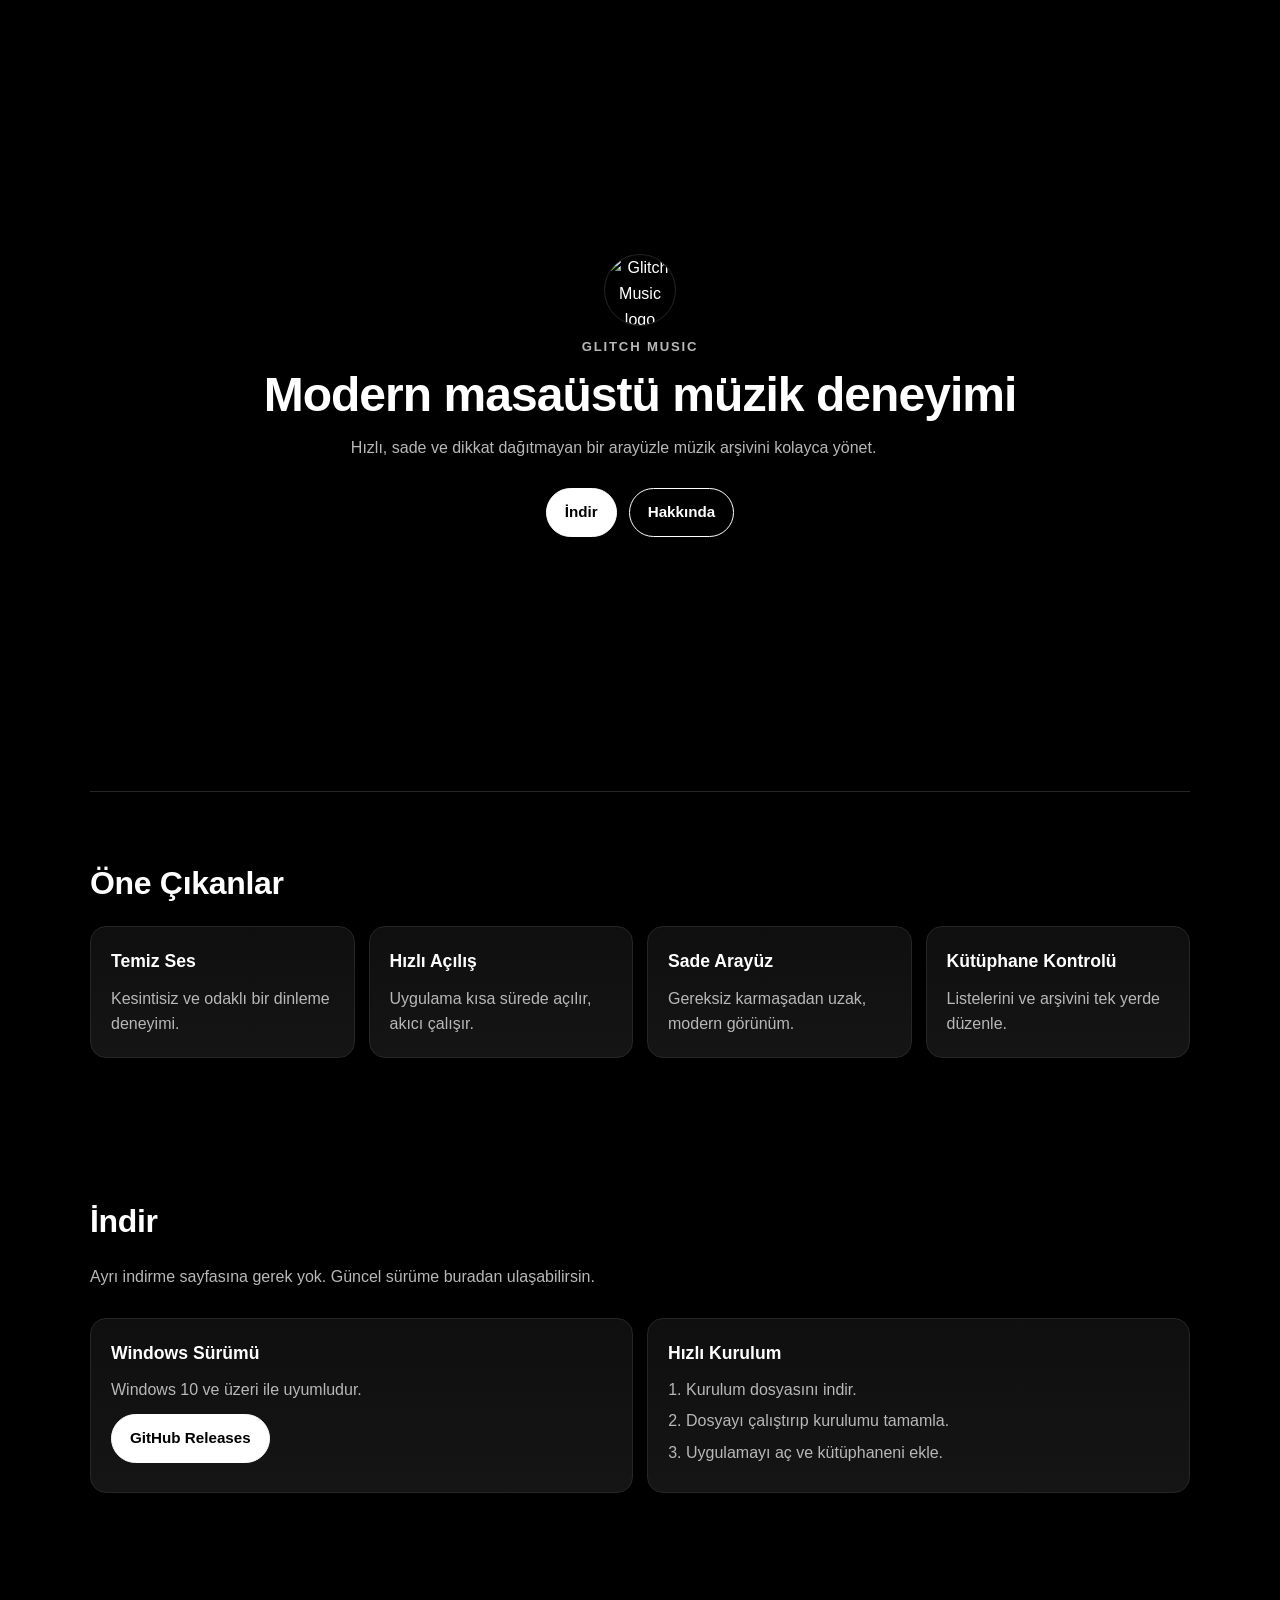
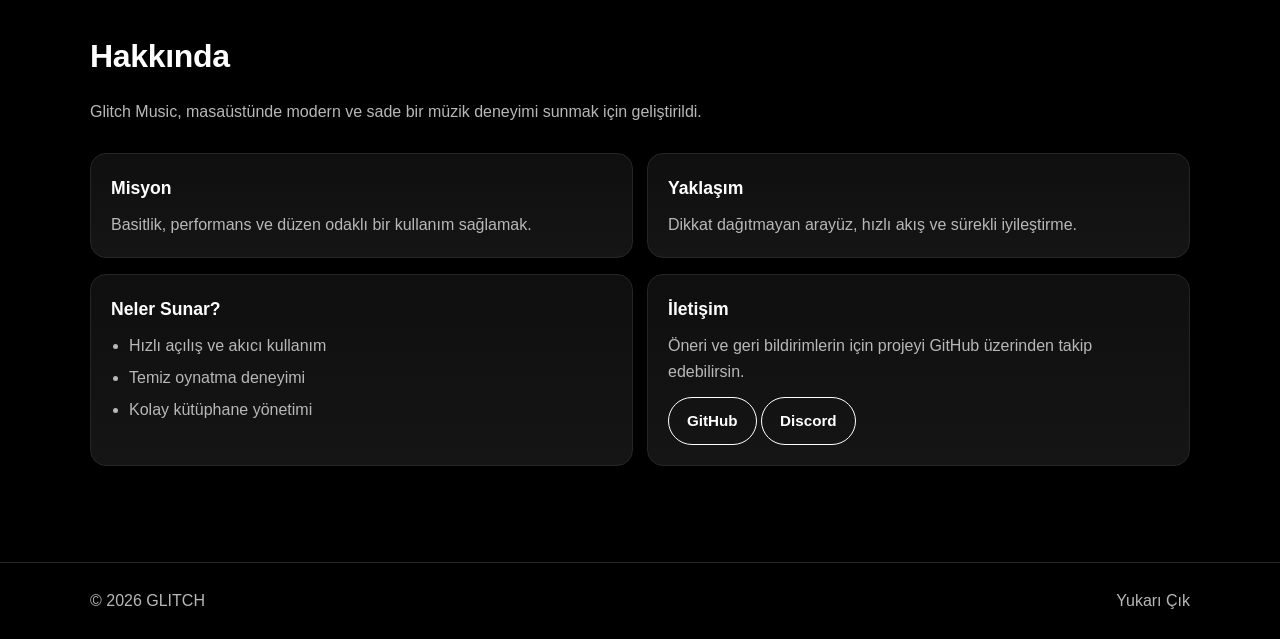
==== commit 0e2497bc: "Add files via upload" ====
--- a/index.html
+++ b/index.html
@@ -1,81 +1,93 @@
-<!DOCTYPE html>
+﻿<!doctype html>
 <html lang="tr">
 <head>
-    <meta charset="UTF-8">
-    <meta name="viewport" content="width=device-width, initial-scale=1.0">
-    <title>Glitch Music - Windows Masaüstü Müzik Uygulaması</title>
-    <link rel="stylesheet" href="styles.css">
+  <meta charset="UTF-8" />
+  <meta name="viewport" content="width=device-width, initial-scale=1.0" />
+  <title>Glitch Music</title>
+  <link rel="stylesheet" href="./styles.css?v=20260511" />
 </head>
 <body>
-    <nav class="navbar">
-        <div class="nav-container">
-            <div class="logo-container">
-                <img src="https://cdn.discordapp.com/attachments/1495430127817850970/1495499306550034472/GLITCHLOGO.png?ex=6a02d003&is=6a017e83&hm=9dfbde77e4045801ad616bc5bd3a927a59cd246b8ad5d2d2682829d9ed52354d" alt="Glitch Music Logo" class="logo">
-                <span class="app-title">GLITCH MUSIC</span>
-            </div>
-            <ul class="nav-links">
-                <li><a href="index.html" class="active">Ana Sayfa</a></li>
-                <li><a href="download.html">İndir</a></li>
-                <li><a href="about.html">Hakkında</a></li>
-            </ul>
-        </div>
-    </nav>
-
-    <section class="hero">
-        <div class="hero-content">
-            <div class="glitch-text" data-text="GLITCH MUSIC">GLITCH MUSIC</div>
-            <p class="subtitle">Windows İçin Güçlü ve Modern Müzik Deneyimi</p>
-            <p class="description">Glitch Music; hızlı, sade ve uygulama odaklı yapısıyla arşivini yönetmen, müziğini açman ve masaüstünde temiz bir deneyim yaşaman için tasarlandı.</p>
-            <a href="download.html" class="cta-button">Uygulamayı İndir</a>
-        </div>
-        <div class="animated-background">
-            <div class="wave wave1"></div>
-            <div class="wave wave2"></div>
-            <div class="wave wave3"></div>
-        </div>
+  <main class="page single-page">
+    <section class="hero container" id="top">
+      <img class="brand-logo" src="https://cdn.discordapp.com/attachments/1495430127817850970/1495499306550034472/GLITCHLOGO.png?ex=6a02d003&is=6a017e83&hm=9dfbde77e4045801ad616bc5bd3a927a59cd246b8ad5d2d2682829d9ed52354d" alt="Glitch Music logo" />
+      <p class="eyebrow">GLITCH MUSIC</p>
+      <h1>Modern masaüstü müzik deneyimi</h1>
+      <p class="lead">Hızlı, sade ve dikkat dağıtmayan bir arayüzle müzik arşivini kolayca yönet.</p>
+      <div class="actions">
+        <a href="#download" class="btn btn-solid">İndir</a>
+        <a href="#about" class="btn btn-ghost">Hakkında</a>
+      </div>
     </section>
 
-    <section class="features">
-        <h2>Öne Çıkan Özellikler</h2>
-        <div class="features-grid">
-            <div class="feature-card">
-                <div class="feature-icon">♪</div>
-                <h3>Temiz Ses Deneyimi</h3>
-                <p>Favori parçalarını kesintisiz şekilde dinle, masaüstü odaklı oynatıcı ile müziğine anında ulaş.</p>
-            </div>
-            <div class="feature-card">
-                <div class="feature-icon">⚡</div>
-                <h3>Hızlı Açılış</h3>
-                <p>Uygulama hızlı başlar, arşivini gecikmeden yükler ve günlük kullanımda akıcı bir his verir.</p>
-            </div>
-            <div class="feature-card">
-                <div class="feature-icon">🎛</div>
-                <h3>Uygulama Odaklı Arayüz</h3>
-                <p>Web hissinden uzak, masaüstüne daha uygun yerleşim ve kontrollere sahip sade bir kullanım sunar.</p>
-            </div>
-            <div class="feature-card">
-                <div class="feature-icon">📁</div>
-                <h3>Kolay Kütüphane Yönetimi</h3>
-                <p>Şarkılarını düzenle, listelerini oluştur ve kendi müzik arşivini tek yerde yönet.</p>
-            </div>
-        </div>
+    <section id="features" class="section container">
+      <h2>Öne Çıkanlar</h2>
+      <div class="grid cards-4">
+        <article class="card"><h3>Temiz Ses</h3><p>Kesintisiz ve odaklı bir dinleme deneyimi.</p></article>
+        <article class="card"><h3>Hızlı Açılış</h3><p>Uygulama kısa sürede açılır, akıcı çalışır.</p></article>
+        <article class="card"><h3>Sade Arayüz</h3><p>Gereksiz karmaşadan uzak, modern görünüm.</p></article>
+        <article class="card"><h3>Kütüphane Kontrolü</h3><p>Listelerini ve arşivini tek yerde düzenle.</p></article>
+      </div>
     </section>
 
-    <section class="cta-section">
-        <h2>Glitch Music ile Hemen Başla</h2>
-        <p>Windows masaüstü uygulamasını indir, kur ve müzik arşivini daha düzenli bir deneyimle kullan.</p>
-        <a href="download.html" class="cta-button-large">Şimdi İndir</a>
+    <section id="download" class="section container">
+      <h2>İndir</h2>
+      <p class="lead">Ayrı indirme sayfasına gerek yok. Güncel sürüme buradan ulaşabilirsin.</p>
+      <div class="grid cards-2">
+        <article class="card">
+          <h3>Windows Sürümü</h3>
+          <p>Windows 10 ve üzeri ile uyumludur.</p>
+          <a class="btn btn-solid" href="https://github.com/ghxsty-dev/glitch-music/releases" target="_blank" rel="noreferrer">GitHub Releases</a>
+        </article>
+        <article class="card">
+          <h3>Hızlı Kurulum</h3>
+          <ol class="list">
+            <li>Kurulum dosyasını indir.</li>
+            <li>Dosyayı çalıştırıp kurulumu tamamla.</li>
+            <li>Uygulamayı aç ve kütüphaneni ekle.</li>
+          </ol>
+        </article>
+      </div>
     </section>
 
-    <footer class="footer">
-        <div class="footer-content">
-            <p>&copy; 2026 Glitch Music. Tüm hakları saklıdır.</p>
-            <div class="social-links">
-                <a href="https://github.com/ghxsty-dev/glitch-music" target="_blank">GitHub</a>
-            </div>
-        </div>
-    </footer>
+    <section id="about" class="section container">
+      <h2>Hakkında</h2>
+      <p class="lead">Glitch Music, masaüstünde modern ve sade bir müzik deneyimi sunmak için geliştirildi.</p>
+      <div class="grid cards-2">
+        <article class="card">
+          <h3>Misyon</h3>
+          <p>Basitlik, performans ve düzen odaklı bir kullanım sağlamak.</p>
+        </article>
+        <article class="card">
+          <h3>Yaklaşım</h3>
+          <p>Dikkat dağıtmayan arayüz, hızlı akış ve sürekli iyileştirme.</p>
+        </article>
+      </div>
+      <div class="grid cards-2 top-gap">
+        <article class="card">
+          <h3>Neler Sunar?</h3>
+          <ul class="list">
+            <li>Hızlı açılış ve akıcı kullanım</li>
+            <li>Temiz oynatma deneyimi</li>
+            <li>Kolay kütüphane yönetimi</li>
+          </ul>
+        </article>
+        <article class="card">
+          <h3>İletişim</h3>
+          <p>Öneri ve geri bildirimlerin için projeyi GitHub üzerinden takip edebilirsin.</p>
+          <a class="btn btn-ghost" href="https://github.com/ghxsty-dev/glitch-music" target="_blank" rel="noreferrer">GitHub</a>
+          <a class="btn btn-ghost" href="https://discord.gg/HKXRTySDhv" target="_blank" rel="noreferrer">Discord</a>
+        </article>
+      </div>
+    </section>
+  </main>
 
-    <script src="script.js"></script>
+  <footer class="footer">
+    <div class="container footer-row">
+      <p>© 2026 GLITCH</p>
+      <a href="#top">Yukarı Çık</a>
+    </div>
+  </footer>
+
+  <script src="./script.js?v=20260511"></script>
 </body>
 </html>
--- a/styles.css
+++ b/styles.css
@@ -1,957 +1,157 @@
-/* ===== GLOBAL STYLES ===== */
-* {
-    margin: 0;
-    padding: 0;
-    box-sizing: border-box;
+﻿:root {
+  --bg: #000;
+  --surface: #0f0f0f;
+  --surface-2: #151515;
+  --text: #fff;
+  --muted: #b8b8b8;
+  --line: #262626;
+  --radius: 16px;
+}
+
+* { box-sizing: border-box; margin: 0; padding: 0; }
+html { scroll-behavior: smooth; }
+body {
+  font-family: "Segoe UI", "Helvetica Neue", Arial, sans-serif;
+  background: var(--bg);
+  color: var(--text);
+  line-height: 1.6;
+}
+
+.container { width: min(1100px, 92vw); margin-inline: auto; }
+.page { min-height: calc(100vh - 140px); }
+.section { padding: 72px 0; }
+.top-gap { margin-top: 16px; }
+
+h1 { font-size: clamp(2rem, 5vw, 3rem); line-height: 1.15; letter-spacing: -0.02em; margin-bottom: 12px; }
+h2 { font-size: clamp(1.5rem, 3.5vw, 2rem); line-height: 1.2; letter-spacing: -0.01em; margin-bottom: 24px; }
+h3 { font-size: 1.1rem; margin-bottom: 10px; }
+.lead { color: var(--muted); max-width: 700px; margin-bottom: 28px; }
+.eyebrow { color: var(--muted); letter-spacing: 0.14em; font-weight: 600; font-size: 0.82rem; margin: 10px 0; }
+
+.hero {
+  min-height: 88vh;
+  display: grid;
+  place-content: center;
+  text-align: center;
+  border-bottom: 1px solid var(--line);
+}
+
+.brand-logo {
+  width: 72px;
+  height: 72px;
+  border-radius: 50%;
+  margin: 0 auto;
+  border: 1px solid var(--line);
+}
+
+.actions { display: flex; gap: 12px; justify-content: center; flex-wrap: wrap; }
+
+.btn {
+  display: inline-block;
+  text-decoration: none;
+  font-weight: 700;
+  font-size: 0.95rem;
+  border-radius: 999px;
+  padding: 11px 18px;
+  border: 1px solid var(--text);
+  transition: 0.2s ease;
+}
+
+.btn-solid { background: var(--text); color: var(--bg); }
+.btn-ghost { background: transparent; color: var(--text); }
+.btn:hover { transform: translateY(-1px); }
+.btn-solid:hover { background: transparent; color: var(--text); }
+.btn-ghost:hover { background: var(--text); color: var(--bg); }
+
+.grid { display: grid; gap: 14px; }
+.cards-4 { grid-template-columns: repeat(4, minmax(0, 1fr)); }
+.cards-2 { grid-template-columns: repeat(2, minmax(0, 1fr)); }
+
+.card {
+  background: linear-gradient(180deg, var(--surface), var(--surface-2));
+  border: 1px solid var(--line);
+  border-radius: var(--radius);
+  padding: 20px;
+}
+
+.card p { color: var(--muted); }
+.card.center { text-align: center; }
+.card .btn { margin-top: 12px; }
+
+.list { padding-left: 18px; color: var(--muted); }
+.list li { margin-bottom: 6px; }
+
+.subnav {
+  position: sticky;
+  top: 0;
+  z-index: 10;
+  backdrop-filter: blur(8px);
+  background: rgba(0, 0, 0, 0.86);
+  border-bottom: 1px solid var(--line);
+}
+
+.subnav-row {
+  min-height: 62px;
+  display: flex;
+  align-items: center;
+  justify-content: space-between;
+  gap: 14px;
+}
+
+.brand-mini {
+  color: var(--text);
+  text-decoration: none;
+  letter-spacing: 0.12em;
+  font-weight: 700;
+  font-size: 0.84rem;
+}
+
+.links { display: flex; gap: 14px; }
+.links a {
+  color: var(--muted);
+  text-decoration: none;
+  border-bottom: 1px solid transparent;
+  padding-bottom: 2px;
+}
+
+.links a.active,
+.links a:hover { color: var(--text); border-color: var(--text); }
+
+.footer {
+  border-top: 1px solid var(--line);
+  margin-top: 24px;
+}
+
+.footer-row {
+  min-height: 76px;
+  display: flex;
+  justify-content: space-between;
+  align-items: center;
+  gap: 12px;
+}
+
+.footer a,
+.footer p { color: var(--muted); text-decoration: none; }
+.footer a:hover { color: var(--text); }
+
+.reveal {
+  opacity: 0;
+  transform: translateY(12px);
+  transition: opacity 0.45s ease, transform 0.45s ease;
+}
+
+.reveal.in {
+  opacity: 1;
+  transform: translateY(0);
+}
+
+@media (max-width: 900px) {
+  .cards-4 { grid-template-columns: repeat(2, minmax(0, 1fr)); }
+}
+
+@media (max-width: 680px) {
+  .section { padding: 52px 0; }
+  .cards-2, .cards-4 { grid-template-columns: 1fr; }
+  .subnav-row, .footer-row { flex-direction: column; justify-content: center; padding: 10px 0; }
+  .links { flex-wrap: wrap; justify-content: center; }
 }
-
-:root {
-    --primary-color: #ffffff;
-    --secondary-color: #000000;
-    --accent-color: #666666;
-    --light-bg: #f5f5f5;
-    --dark-bg: #0a0a0a;
-    --border-color: #333333;
-    --transition: all 0.3s ease;
-}
-
-html {
-    scroll-behavior: smooth;
-}
-
-body {
-    font-family: 'Segoe UI', Tahoma, Geneva, Verdana, sans-serif;
-    background-color: var(--dark-bg);
-    color: var(--primary-color);
-    line-height: 1.6;
-    overflow-x: hidden;
-}
-
-/* ===== NAVIGATION ===== */
-.navbar {
-    background: rgba(0, 0, 0, 0.95);
-    backdrop-filter: blur(10px);
-    position: sticky;
-    top: 0;
-    z-index: 1000;
-    border-bottom: 1px solid var(--border-color);
-    animation: slideDown 0.5s ease;
-}
-
-@keyframes slideDown {
-    from {
-        transform: translateY(-100%);
-        opacity: 0;
-    }
-    to {
-        transform: translateY(0);
-        opacity: 1;
-    }
-}
-
-.nav-container {
-    max-width: 1200px;
-    margin: 0 auto;
-    padding: 1rem 2rem;
-    display: flex;
-    justify-content: space-between;
-    align-items: center;
-}
-
-.logo-container {
-    display: flex;
-    align-items: center;
-    gap: 12px;
-    cursor: pointer;
-    transition: var(--transition);
-}
-
-.logo-container:hover {
-    transform: scale(1.05);
-}
-
-.logo {
-    width: 40px;
-    height: 40px;
-    border-radius: 50%;
-    object-fit: cover;
-    box-shadow: 0 0 15px rgba(255, 255, 255, 0.2);
-}
-
-.app-title {
-    font-size: 1.5rem;
-    font-weight: 700;
-    letter-spacing: 2px;
-    text-transform: uppercase;
-}
-
-.nav-links {
-    display: flex;
-    gap: 2rem;
-    list-style: none;
-}
-
-.nav-links a {
-    color: var(--accent-color);
-    text-decoration: none;
-    font-weight: 500;
-    letter-spacing: 1px;
-    transition: var(--transition);
-    position: relative;
-}
-
-.nav-links a::after {
-    content: '';
-    position: absolute;
-    bottom: -5px;
-    left: 0;
-    width: 0;
-    height: 2px;
-    background: var(--primary-color);
-    transition: width 0.3s ease;
-}
-
-.nav-links a:hover::after,
-.nav-links a.active::after {
-    width: 100%;
-}
-
-.nav-links a:hover,
-.nav-links a.active {
-    color: var(--primary-color);
-}
-
-/* ===== HERO SECTION ===== */
-.hero {
-    height: 100vh;
-    display: flex;
-    align-items: center;
-    justify-content: center;
-    position: relative;
-    overflow: hidden;
-    background: linear-gradient(135deg, #0a0a0a 0%, #1a1a1a 100%);
-}
-
-.hero-content {
-    text-align: center;
-    z-index: 10;
-    animation: fadeInUp 1s ease;
-}
-
-@keyframes fadeInUp {
-    from {
-        opacity: 0;
-        transform: translateY(30px);
-    }
-    to {
-        opacity: 1;
-        transform: translateY(0);
-    }
-}
-
-.glitch-text {
-    font-size: 4rem;
-    font-weight: 900;
-    letter-spacing: 8px;
-    text-transform: uppercase;
-    margin-bottom: 1rem;
-    position: relative;
-    animation: glitch-animation 3s infinite;
-}
-
-@keyframes glitch-animation {
-    0%, 100% {
-        text-shadow: -2px 0 #cfcfcf, 2px 0 #3f3f3f;
-        transform: translate(0);
-    }
-    20% {
-        text-shadow: -2px 0 #a1a1a1, 2px 0 #2e2e2e;
-        transform: translate(-2px, 2px);
-    }
-    40% {
-        text-shadow: -2px 0 #a5a5a5, 2px 0 #535353;
-        transform: translate(-2px, -2px);
-    }
-    60% {
-        text-shadow: -2px 0 #9b9b9b, 2px 0 #242424;
-        transform: translate(2px, 2px);
-    }
-    80% {
-        text-shadow: -2px 0 #cacaca, 2px 0 #3d3d3d;
-        transform: translate(2px, -2px);
-    }
-}
-
-.subtitle {
-    font-size: 1.5rem;
-    margin-bottom: 1rem;
-    color: var(--accent-color);
-    animation: fadeInUp 1s ease 0.2s both;
-}
-
-.description {
-    font-size: 1rem;
-    max-width: 500px;
-    margin: 0 auto 2rem;
-    color: var(--accent-color);
-    animation: fadeInUp 1s ease 0.4s both;
-}
-
-.cta-button {
-    display: inline-block;
-    padding: 15px 40px;
-    background: var(--primary-color);
-    color: var(--secondary-color);
-    text-decoration: none;
-    border-radius: 50px;
-    font-weight: 700;
-    letter-spacing: 1px;
-    transition: var(--transition);
-    animation: fadeInUp 1s ease 0.6s both;
-    box-shadow: 0 10px 30px rgba(255, 255, 255, 0.1);
-    border: 2px solid var(--primary-color);
-}
-
-.cta-button:hover {
-    background: transparent;
-    color: var(--primary-color);
-    transform: translateY(-3px);
-    box-shadow: 0 15px 40px rgba(255, 255, 255, 0.2);
-}
-
-.animated-background {
-    position: absolute;
-    width: 100%;
-    height: 100%;
-    top: 0;
-    left: 0;
-    overflow: hidden;
-}
-
-.wave {
-    position: absolute;
-    width: 200%;
-    height: 200%;
-    background: radial-gradient(circle, rgba(255, 255, 255, 0.05) 1px, transparent 1px);
-    background-size: 50px 50px;
-    animation: wave-animation 20s linear infinite;
-}
-
-.wave1 {
-    top: 0;
-    left: 0;
-    animation-delay: 0s;
-}
-
-.wave2 {
-    top: -50px;
-    left: -50px;
-    animation-delay: -5s;
-}
-
-.wave3 {
-    top: -100px;
-    left: -100px;
-    animation-delay: -10s;
-}
-
-@keyframes wave-animation {
-    0% {
-        transform: translate(0, 0);
-    }
-    100% {
-        transform: translate(50px, 50px);
-    }
-}
-
-/* ===== FEATURES SECTION ===== */
-.features {
-    max-width: 1200px;
-    margin: 0 auto;
-    padding: 6rem 2rem;
-}
-
-.features h2 {
-    text-align: center;
-    font-size: 2.5rem;
-    margin-bottom: 3rem;
-    letter-spacing: 2px;
-    animation: fadeInUp 1s ease;
-}
-
-.features-grid {
-    display: grid;
-    grid-template-columns: repeat(auto-fit, minmax(250px, 1fr));
-    gap: 2rem;
-}
-
-.feature-card {
-    background: rgba(255, 255, 255, 0.05);
-    padding: 2rem;
-    border-radius: 10px;
-    border: 1px solid var(--border-color);
-    text-align: center;
-    transition: var(--transition);
-    animation: fadeInUp 1s ease;
-    cursor: pointer;
-}
-
-.feature-card:hover {
-    background: rgba(255, 255, 255, 0.1);
-    border-color: var(--primary-color);
-    transform: translateY(-10px);
-    box-shadow: 0 20px 40px rgba(255, 255, 255, 0.1);
-}
-
-.feature-icon {
-    font-size: 3rem;
-    margin-bottom: 1rem;
-    display: block;
-    animation: bounce 2s infinite;
-}
-
-@keyframes bounce {
-    0%, 100% {
-        transform: translateY(0);
-    }
-    50% {
-        transform: translateY(-10px);
-    }
-}
-
-.feature-card h3 {
-    margin-bottom: 1rem;
-    font-size: 1.3rem;
-    letter-spacing: 1px;
-}
-
-.feature-card p {
-    color: var(--accent-color);
-    line-height: 1.8;
-}
-
-/* ===== CTA SECTION ===== */
-.cta-section {
-    text-align: center;
-    padding: 4rem 2rem;
-    background: linear-gradient(135deg, rgba(255, 255, 255, 0.05) 0%, rgba(0, 0, 0, 0.3) 100%);
-    border-top: 1px solid var(--border-color);
-    border-bottom: 1px solid var(--border-color);
-}
-
-.cta-section h2 {
-    font-size: 2rem;
-    margin-bottom: 1rem;
-    animation: fadeInUp 1s ease;
-}
-
-.cta-section p {
-    color: var(--accent-color);
-    margin-bottom: 2rem;
-    animation: fadeInUp 1s ease 0.2s both;
-}
-
-.cta-button-large {
-    display: inline-block;
-    padding: 18px 50px;
-    background: var(--primary-color);
-    color: var(--secondary-color);
-    text-decoration: none;
-    border-radius: 50px;
-    font-weight: 700;
-    letter-spacing: 2px;
-    font-size: 1.1rem;
-    transition: var(--transition);
-    animation: fadeInUp 1s ease 0.4s both;
-    box-shadow: 0 10px 30px rgba(255, 255, 255, 0.15);
-    border: 2px solid var(--primary-color);
-}
-
-.cta-button-large:hover {
-    background: transparent;
-    color: var(--primary-color);
-    transform: translateY(-5px);
-    box-shadow: 0 20px 50px rgba(255, 255, 255, 0.25);
-}
-
-/* ===== DOWNLOAD PAGE ===== */
-.download-section {
-    max-width: 1200px;
-    margin: 0 auto;
-    padding: 4rem 2rem;
-}
-
-.download-hero {
-    text-align: center;
-    margin-bottom: 4rem;
-}
-
-.page-title {
-    font-size: 3rem;
-    margin-bottom: 1rem;
-    letter-spacing: 2px;
-    animation: fadeInUp 1s ease;
-}
-
-.page-subtitle {
-    font-size: 1.3rem;
-    color: var(--accent-color);
-    animation: fadeInUp 1s ease 0.2s both;
-}
-
-.download-container {
-    display: grid;
-    grid-template-columns: repeat(auto-fit, minmax(300px, 1fr));
-    gap: 2rem;
-    margin-bottom: 4rem;
-}
-
-.download-container.single-platform {
-    max-width: 420px;
-    margin-left: auto;
-    margin-right: auto;
-}
-
-.download-card {
-    background: rgba(255, 255, 255, 0.05);
-    border: 1px solid var(--border-color);
-    border-radius: 10px;
-    padding: 2rem;
-    text-align: center;
-    transition: var(--transition);
-    animation: fadeInUp 1s ease;
-}
-
-.download-card:hover {
-    background: rgba(255, 255, 255, 0.08);
-    border-color: var(--primary-color);
-    transform: translateY(-10px);
-    box-shadow: 0 20px 40px rgba(255, 255, 255, 0.1);
-}
-
-.os-icon {
-    font-size: 4rem;
-    margin-bottom: 1rem;
-    display: block;
-    animation: float 3s ease-in-out infinite;
-}
-
-@keyframes float {
-    0%, 100% {
-        transform: translateY(0);
-    }
-    50% {
-        transform: translateY(-20px);
-    }
-}
-
-.download-card h3 {
-    font-size: 1.8rem;
-    margin-bottom: 0.5rem;
-    letter-spacing: 1px;
-}
-
-.version {
-    color: var(--accent-color);
-    margin-bottom: 0.5rem;
-}
-
-.file-size {
-    color: var(--accent-color);
-    margin-bottom: 0.5rem;
-}
-
-.requirements {
-    color: var(--accent-color);
-    margin-bottom: 1.5rem;
-}
-
-.download-btn {
-    display: inline-block;
-    padding: 12px 30px;
-    background: var(--primary-color);
-    color: var(--secondary-color);
-    text-decoration: none;
-    border-radius: 50px;
-    font-weight: 700;
-    transition: var(--transition);
-    border: 2px solid var(--primary-color);
-}
-
-.download-btn:hover {
-    background: transparent;
-    color: var(--primary-color);
-}
-
-.download-note {
-    color: var(--accent-color);
-    font-size: 0.9rem;
-    margin-top: 1rem;
-}
-
-/* ===== REQUIREMENTS SECTION ===== */
-.requirements-section {
-    margin-bottom: 4rem;
-    padding: 2rem;
-    background: rgba(255, 255, 255, 0.03);
-    border-radius: 10px;
-    border: 1px solid var(--border-color);
-}
-
-.requirements-section h2 {
-    margin-bottom: 2rem;
-    text-align: center;
-}
-
-.requirements-grid {
-    display: grid;
-    grid-template-columns: repeat(auto-fit, minmax(250px, 1fr));
-    gap: 2rem;
-}
-
-.req-card {
-    background: rgba(0, 0, 0, 0.5);
-    padding: 1.5rem;
-    border-radius: 8px;
-    border: 1px solid var(--border-color);
-}
-
-.req-card h4 {
-    margin-bottom: 1rem;
-    color: var(--primary-color);
-}
-
-.req-card ul {
-    list-style: none;
-}
-
-.req-card li {
-    color: var(--accent-color);
-    margin-bottom: 0.5rem;
-    padding-left: 1.5rem;
-    position: relative;
-}
-
-.req-card li::before {
-    content: '✓';
-    position: absolute;
-    left: 0;
-    color: var(--primary-color);
-    font-weight: bold;
-}
-
-/* ===== INSTALLATION GUIDE ===== */
-.installation-guide {
-    margin-bottom: 4rem;
-    padding: 2rem;
-    background: rgba(255, 255, 255, 0.03);
-    border-radius: 10px;
-    border: 1px solid var(--border-color);
-}
-
-.installation-guide h2 {
-    margin-bottom: 2rem;
-    text-align: center;
-}
-
-.steps {
-    display: grid;
-    grid-template-columns: repeat(auto-fit, minmax(200px, 1fr));
-    gap: 2rem;
-}
-
-.step {
-    display: flex;
-    flex-direction: column;
-    align-items: center;
-    text-align: center;
-}
-
-.step-number {
-    width: 60px;
-    height: 60px;
-    background: var(--primary-color);
-    color: var(--secondary-color);
-    border-radius: 50%;
-    display: flex;
-    align-items: center;
-    justify-content: center;
-    font-size: 1.5rem;
-    font-weight: 700;
-    margin-bottom: 1rem;
-    animation: pulse 2s infinite;
-}
-
-@keyframes pulse {
-    0%, 100% {
-        box-shadow: 0 0 0 0 rgba(255, 255, 255, 0.3);
-    }
-    50% {
-        box-shadow: 0 0 0 10px rgba(255, 255, 255, 0);
-    }
-}
-
-.step-content h4 {
-    margin-bottom: 0.5rem;
-}
-
-.step-content p {
-    color: var(--accent-color);
-    font-size: 0.9rem;
-}
-
-/* ===== RELEASE NOTES ===== */
-.release-notes {
-    margin-bottom: 2rem;
-    padding: 2rem;
-    background: rgba(255, 255, 255, 0.03);
-    border-radius: 10px;
-    border: 1px solid var(--border-color);
-}
-
-.release-notes h2 {
-    margin-bottom: 1rem;
-}
-
-.version-card {
-    background: rgba(0, 0, 0, 0.5);
-    padding: 1.5rem;
-    border-radius: 8px;
-    border-left: 3px solid var(--primary-color);
-}
-
-.version-card h4 {
-    margin-bottom: 1rem;
-}
-
-.version-card ul {
-    list-style: none;
-}
-
-.version-card li {
-    color: var(--accent-color);
-    margin-bottom: 0.5rem;
-    padding-left: 1.5rem;
-    position: relative;
-}
-
-.version-card li::before {
-    content: '→';
-    position: absolute;
-    left: 0;
-    color: var(--primary-color);
-    font-weight: bold;
-}
-
-/* ===== ABOUT PAGE ===== */
-.about-hero {
-    text-align: center;
-    padding: 4rem 2rem;
-}
-
-.about-content {
-    max-width: 1000px;
-    margin: 0 auto;
-    padding: 2rem;
-}
-
-.story-section,
-.mission-section,
-.features-deep,
-.tech-section,
-.contact-section,
-.faq-section {
-    margin-bottom: 4rem;
-    animation: fadeInUp 1s ease;
-}
-
-.story-section h2,
-.mission-section h2,
-.features-deep h2,
-.tech-section h2,
-.contact-section h2,
-.faq-section h2 {
-    margin-bottom: 2rem;
-    font-size: 2rem;
-    letter-spacing: 1px;
-}
-
-.story-section p {
-    color: var(--accent-color);
-    line-height: 1.9;
-    margin-bottom: 1.5rem;
-    font-size: 1.05rem;
-}
-
-.mission-grid {
-    display: grid;
-    grid-template-columns: repeat(auto-fit, minmax(200px, 1fr));
-    gap: 2rem;
-}
-
-.mission-card {
-    background: rgba(255, 255, 255, 0.05);
-    padding: 1.5rem;
-    border-radius: 8px;
-    border: 1px solid var(--border-color);
-    text-align: center;
-    transition: var(--transition);
-}
-
-.mission-card:hover {
-    background: rgba(255, 255, 255, 0.08);
-    transform: translateY(-5px);
-}
-
-.mission-card h3 {
-    margin-bottom: 1rem;
-}
-
-.mission-card p {
-    color: var(--accent-color);
-    font-size: 0.95rem;
-}
-
-.feature-detail {
-    background: rgba(255, 255, 255, 0.03);
-    padding: 2rem;
-    border-radius: 8px;
-    border-left: 3px solid var(--primary-color);
-    margin-bottom: 2rem;
-}
-
-.feature-detail-content h3 {
-    margin-bottom: 1rem;
-}
-
-.feature-detail-content p {
-    color: var(--accent-color);
-    line-height: 1.8;
-}
-
-.tech-grid {
-    display: grid;
-    grid-template-columns: repeat(auto-fit, minmax(150px, 1fr));
-    gap: 1rem;
-}
-
-.tech-item {
-    background: rgba(255, 255, 255, 0.05);
-    padding: 1rem;
-    border-radius: 8px;
-    border: 1px solid var(--border-color);
-    text-align: center;
-}
-
-.tech-badge {
-    background: var(--primary-color);
-    color: var(--secondary-color);
-    padding: 0.5rem 1rem;
-    border-radius: 50px;
-    font-weight: 600;
-    display: inline-block;
-}
-
-.contact-section {
-    text-align: center;
-    background: rgba(255, 255, 255, 0.05);
-    padding: 2rem;
-    border-radius: 8px;
-    border: 1px solid var(--border-color);
-}
-
-.contact-section p {
-    color: var(--accent-color);
-    margin-bottom: 1rem;
-}
-
-.contact-link {
-    display: inline-block;
-    padding: 12px 30px;
-    background: var(--primary-color);
-    color: var(--secondary-color);
-    text-decoration: none;
-    border-radius: 50px;
-    font-weight: 700;
-    transition: var(--transition);
-    border: 2px solid var(--primary-color);
-}
-
-.contact-link:hover {
-    background: transparent;
-    color: var(--primary-color);
-}
-
-/* ===== FAQ SECTION ===== */
-.faq-container {
-    background: rgba(255, 255, 255, 0.03);
-    border-radius: 8px;
-    border: 1px solid var(--border-color);
-    overflow: hidden;
-}
-
-.faq-item {
-    border-bottom: 1px solid var(--border-color);
-    padding: 1.5rem;
-    cursor: pointer;
-    transition: var(--transition);
-}
-
-.faq-item:last-child {
-    border-bottom: none;
-}
-
-.faq-item:hover {
-    background: rgba(255, 255, 255, 0.02);
-}
-
-.faq-question {
-    font-weight: 600;
-    color: var(--primary-color);
-    margin-bottom: 0.5rem;
-    display: flex;
-    justify-content: space-between;
-    align-items: center;
-}
-
-.faq-question::after {
-    content: '+';
-    font-size: 1.5rem;
-    transition: transform 0.3s ease;
-}
-
-.faq-item.active .faq-question::after {
-    transform: rotate(45deg);
-}
-
-.faq-answer {
-    color: var(--accent-color);
-    line-height: 1.8;
-    display: none;
-}
-
-.faq-item.active .faq-answer {
-    display: block;
-    animation: slideDown 0.3s ease;
-}
-
-/* ===== FOOTER ===== */
-.footer {
-    background: rgba(0, 0, 0, 0.8);
-    border-top: 1px solid var(--border-color);
-    padding: 2rem;
-    margin-top: 4rem;
-}
-
-.footer-content {
-    max-width: 1200px;
-    margin: 0 auto;
-    text-align: center;
-}
-
-.footer-content p {
-    color: var(--accent-color);
-    margin-bottom: 1rem;
-}
-
-.social-links {
-    display: flex;
-    justify-content: center;
-    gap: 2rem;
-}
-
-.social-links a {
-    color: var(--primary-color);
-    text-decoration: none;
-    transition: var(--transition);
-}
-
-.social-links a:hover {
-    color: var(--accent-color);
-    transform: translateY(-3px);
-}
-
-/* ===== RESPONSIVE DESIGN ===== */
-@media (max-width: 768px) {
-    .glitch-text {
-        font-size: 2.5rem;
-        letter-spacing: 4px;
-    }
-
-    .subtitle {
-        font-size: 1.2rem;
-    }
-
-    .nav-links {
-        gap: 1rem;
-        font-size: 0.9rem;
-    }
-
-    .page-title {
-        font-size: 2rem;
-    }
-
-    .features h2 {
-        font-size: 1.8rem;
-    }
-
-    .download-container {
-        grid-template-columns: 1fr;
-    }
-
-    .steps {
-        grid-template-columns: 1fr;
-    }
-
-    .features-grid {
-        grid-template-columns: 1fr;
-    }
-
-    .mission-grid {
-        grid-template-columns: 1fr;
-    }
-
-    .cta-button,
-    .cta-button-large {
-        padding: 12px 25px;
-        font-size: 0.9rem;
-    }
-}
-
-@media (max-width: 480px) {
-    .glitch-text {
-        font-size: 1.8rem;
-        letter-spacing: 2px;
-    }
-
-    .subtitle {
-        font-size: 1rem;
-    }
-
-    .nav-container {
-        padding: 1rem;
-    }
-
-    .app-title {
-        font-size: 1.2rem;
-        letter-spacing: 1px;
-    }
-
-    .logo {
-        width: 30px;
-        height: 30px;
-    }
-
-    .page-title {
-        font-size: 1.5rem;
-    }
-
-    .nav-links {
-        gap: 0.5rem;
-        font-size: 0.8rem;
-    }
-
-    .features h2 {
-        font-size: 1.5rem;
-    }
-}
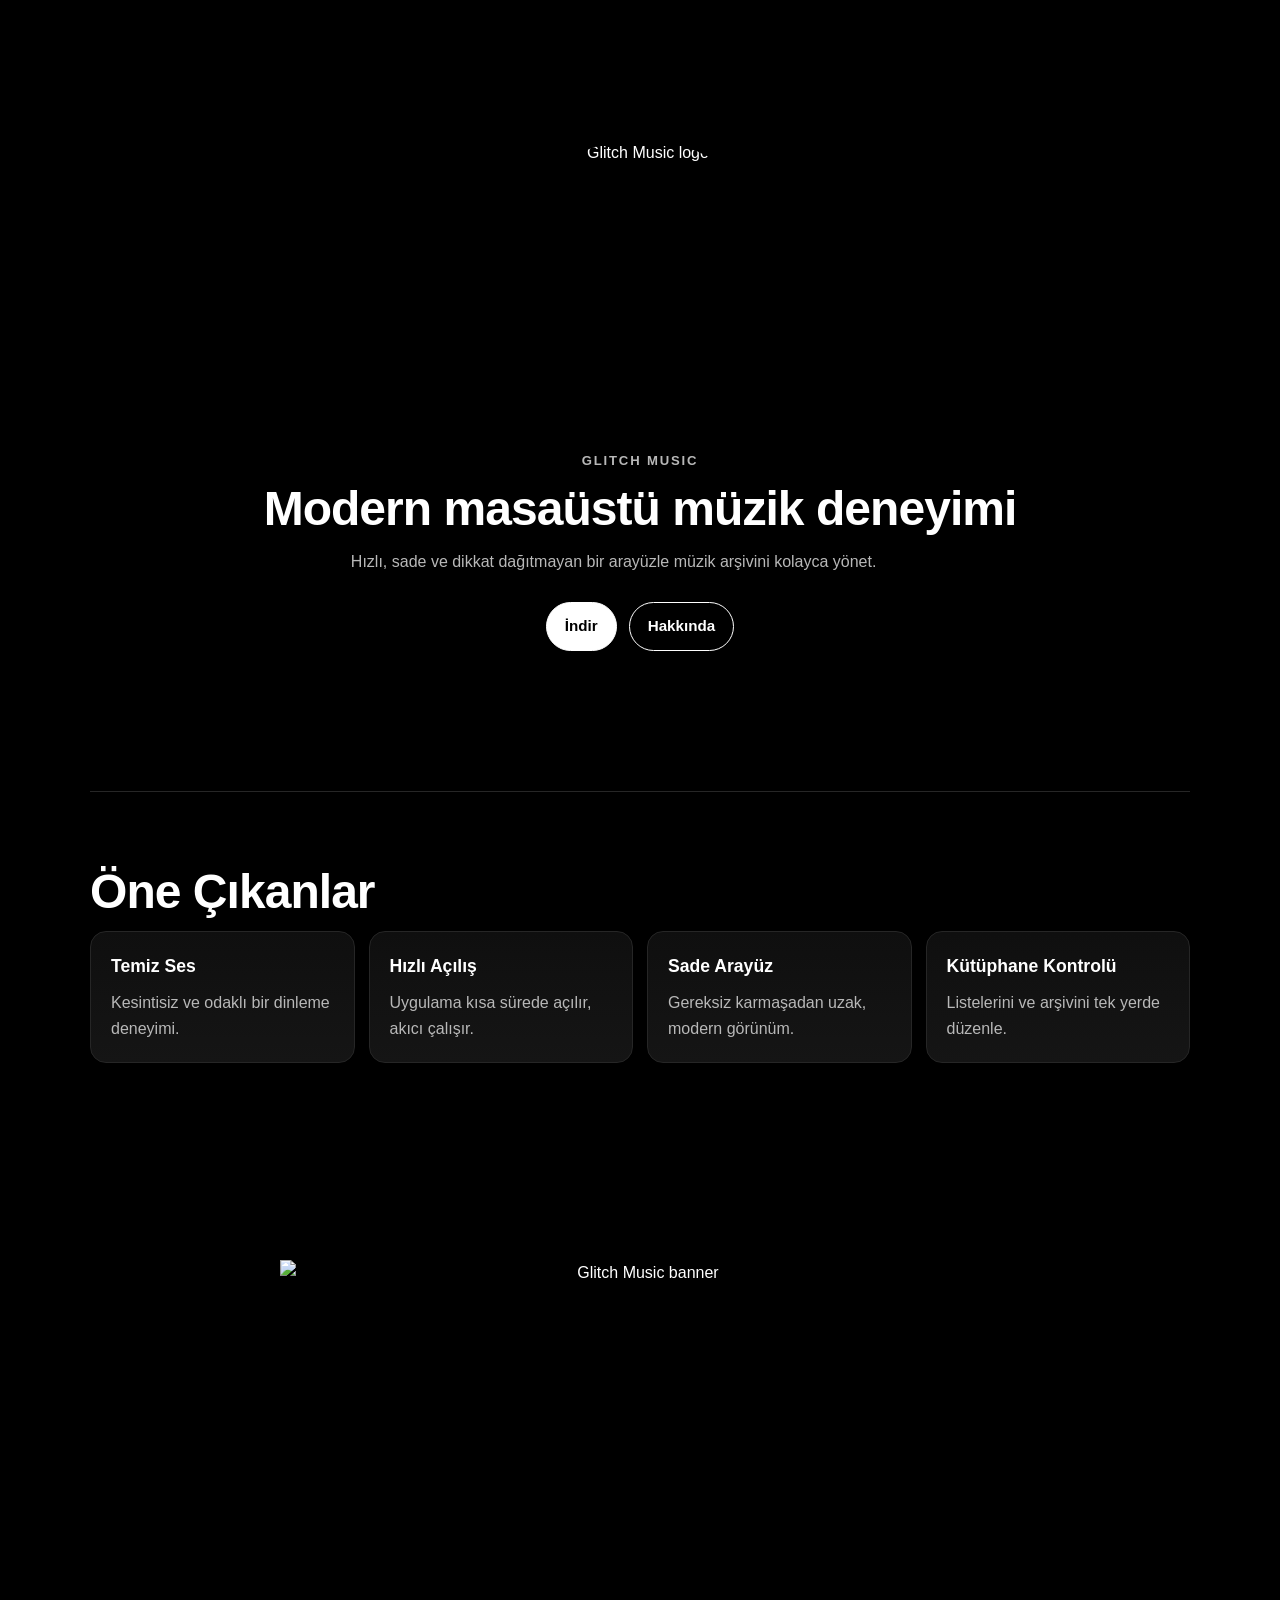
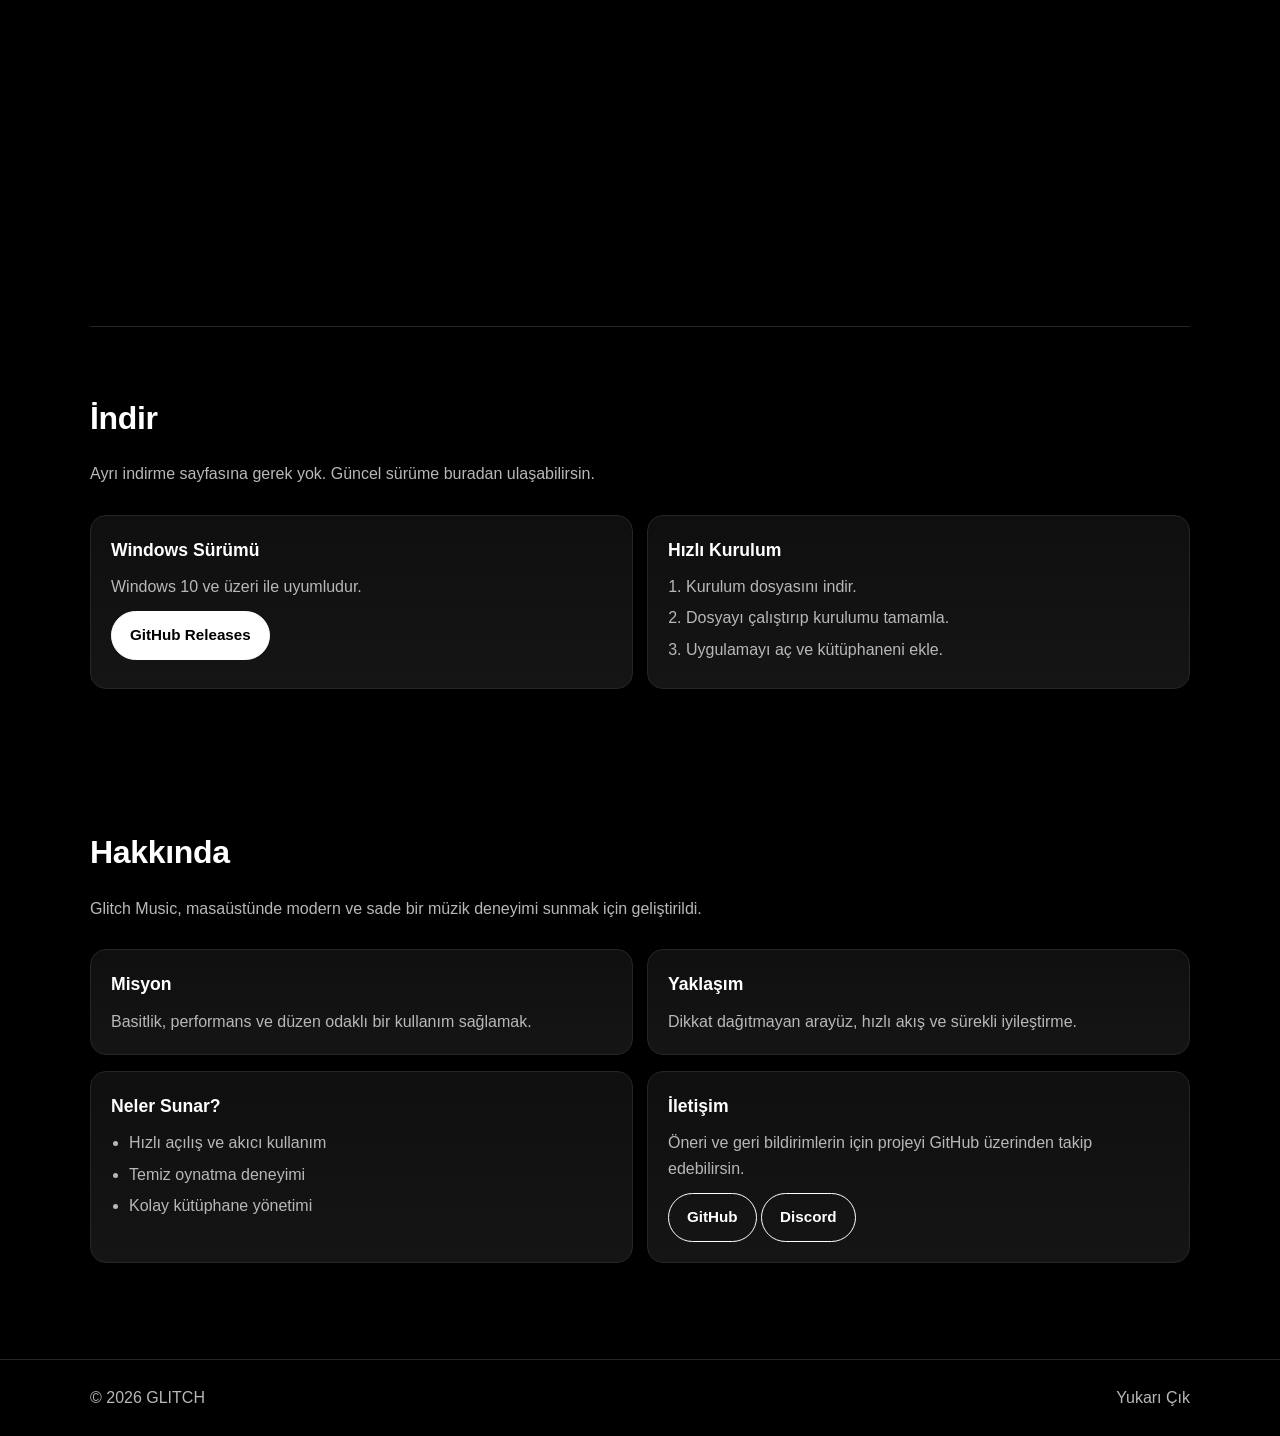
==== commit 6e837baf: "Add files via upload" ====
--- a/index.html
+++ b/index.html
@@ -20,13 +20,16 @@
     </section>
 
     <section id="features" class="section container">
-      <h2>Öne Çıkanlar</h2>
+      <h1>Öne Çıkanlar</h1>
       <div class="grid cards-4">
         <article class="card"><h3>Temiz Ses</h3><p>Kesintisiz ve odaklı bir dinleme deneyimi.</p></article>
         <article class="card"><h3>Hızlı Açılış</h3><p>Uygulama kısa sürede açılır, akıcı çalışır.</p></article>
         <article class="card"><h3>Sade Arayüz</h3><p>Gereksiz karmaşadan uzak, modern görünüm.</p></article>
         <article class="card"><h3>Kütüphane Kontrolü</h3><p>Listelerini ve arşivini tek yerde düzenle.</p></article>
-      </div>
+    </section>
+
+    <section class="hero container" id="top">
+      <img class="brand-banner" src="https://github.com/ghxsty-dev/glitch-music/blob/main/.github/Ads%C4%B1z%20tasar%C4%B1m(4).png?raw=true" alt="Glitch Music banner" />
     </section>
 
     <section id="download" class="section container">
--- a/styles.css
+++ b/styles.css
@@ -37,11 +37,16 @@
 }
 
 .brand-logo {
-  width: 72px;
-  height: 72px;
+  width: 300px;
+  height: 300px;
   border-radius: 50%;
   margin: 0 auto;
-  border: 1px solid var(--line);
+}
+
+.brand-banner {
+  width: 720px;
+  height: 540px;
+  margin: 0 auto;
 }
 
 .actions { display: flex; gap: 12px; justify-content: center; flex-wrap: wrap; }
@@ -154,4 +159,4 @@
   .cards-2, .cards-4 { grid-template-columns: 1fr; }
   .subnav-row, .footer-row { flex-direction: column; justify-content: center; padding: 10px 0; }
   .links { flex-wrap: wrap; justify-content: center; }
-}
+}
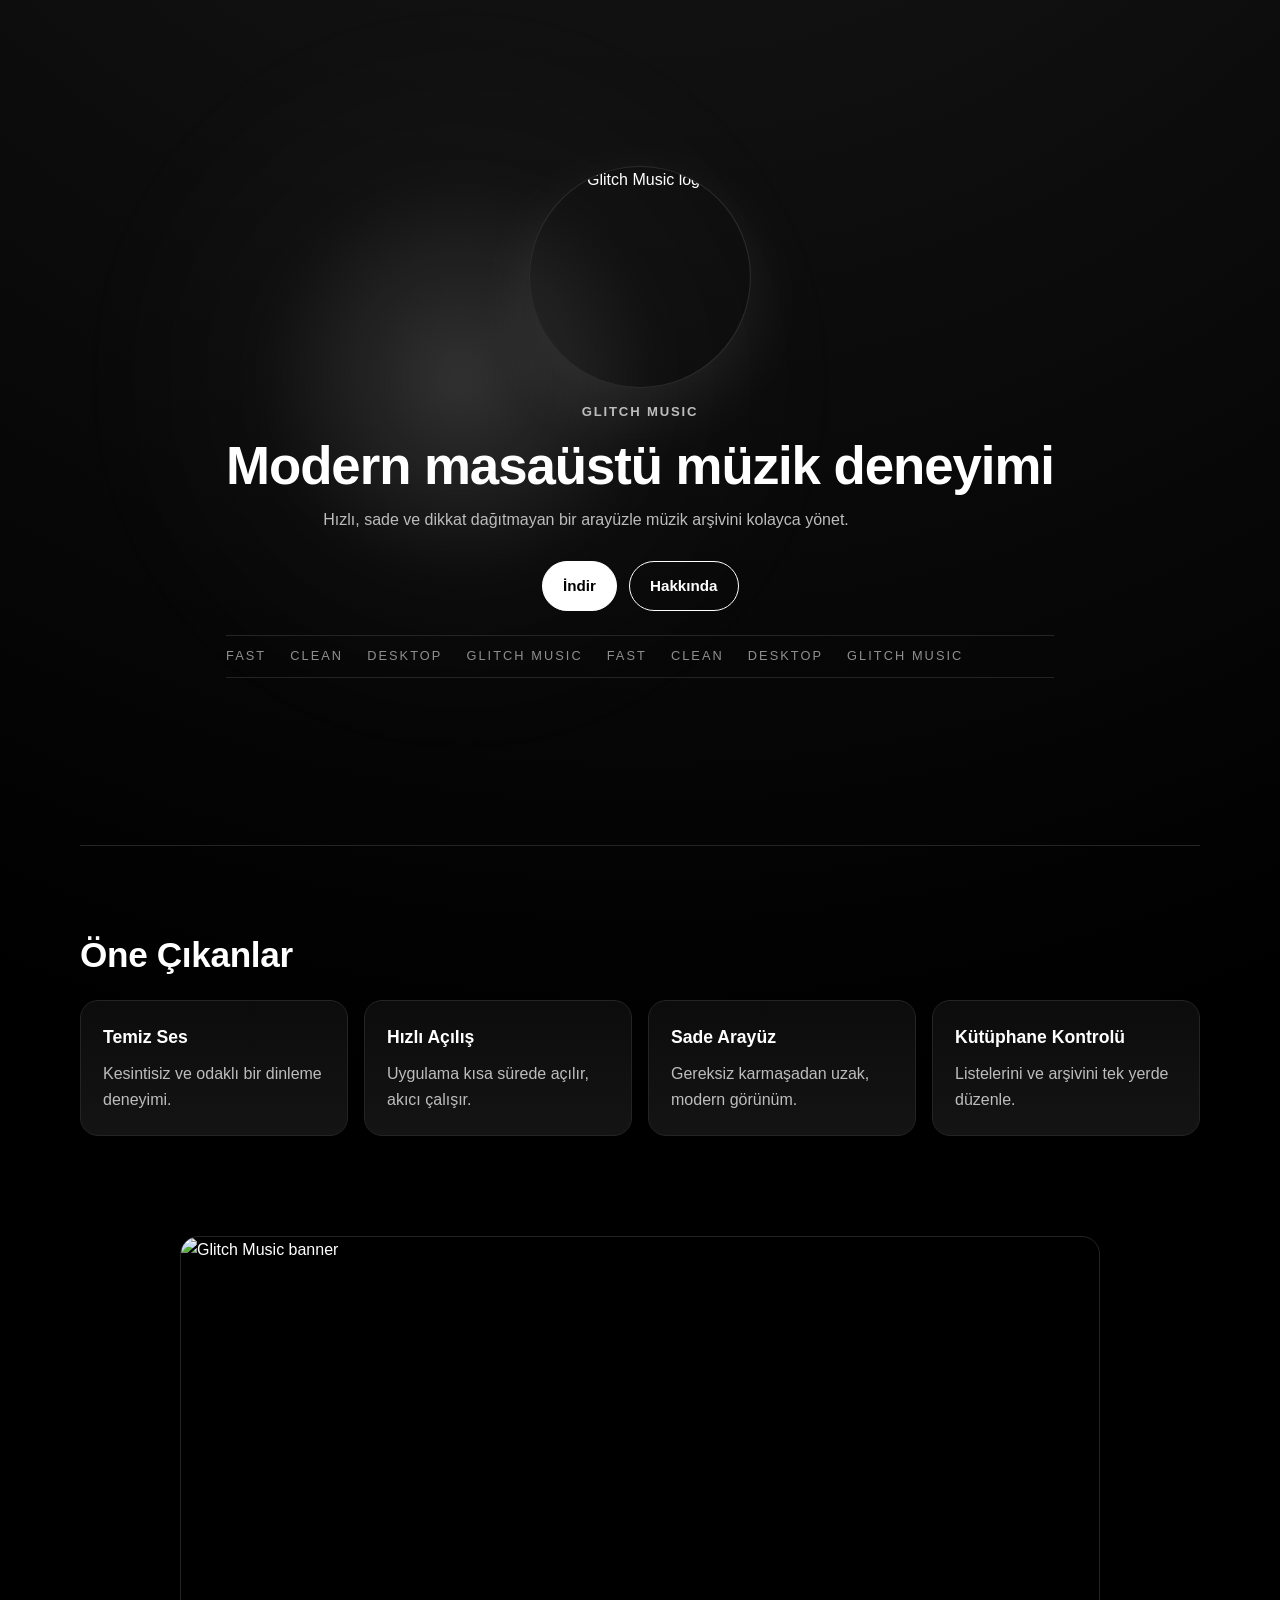
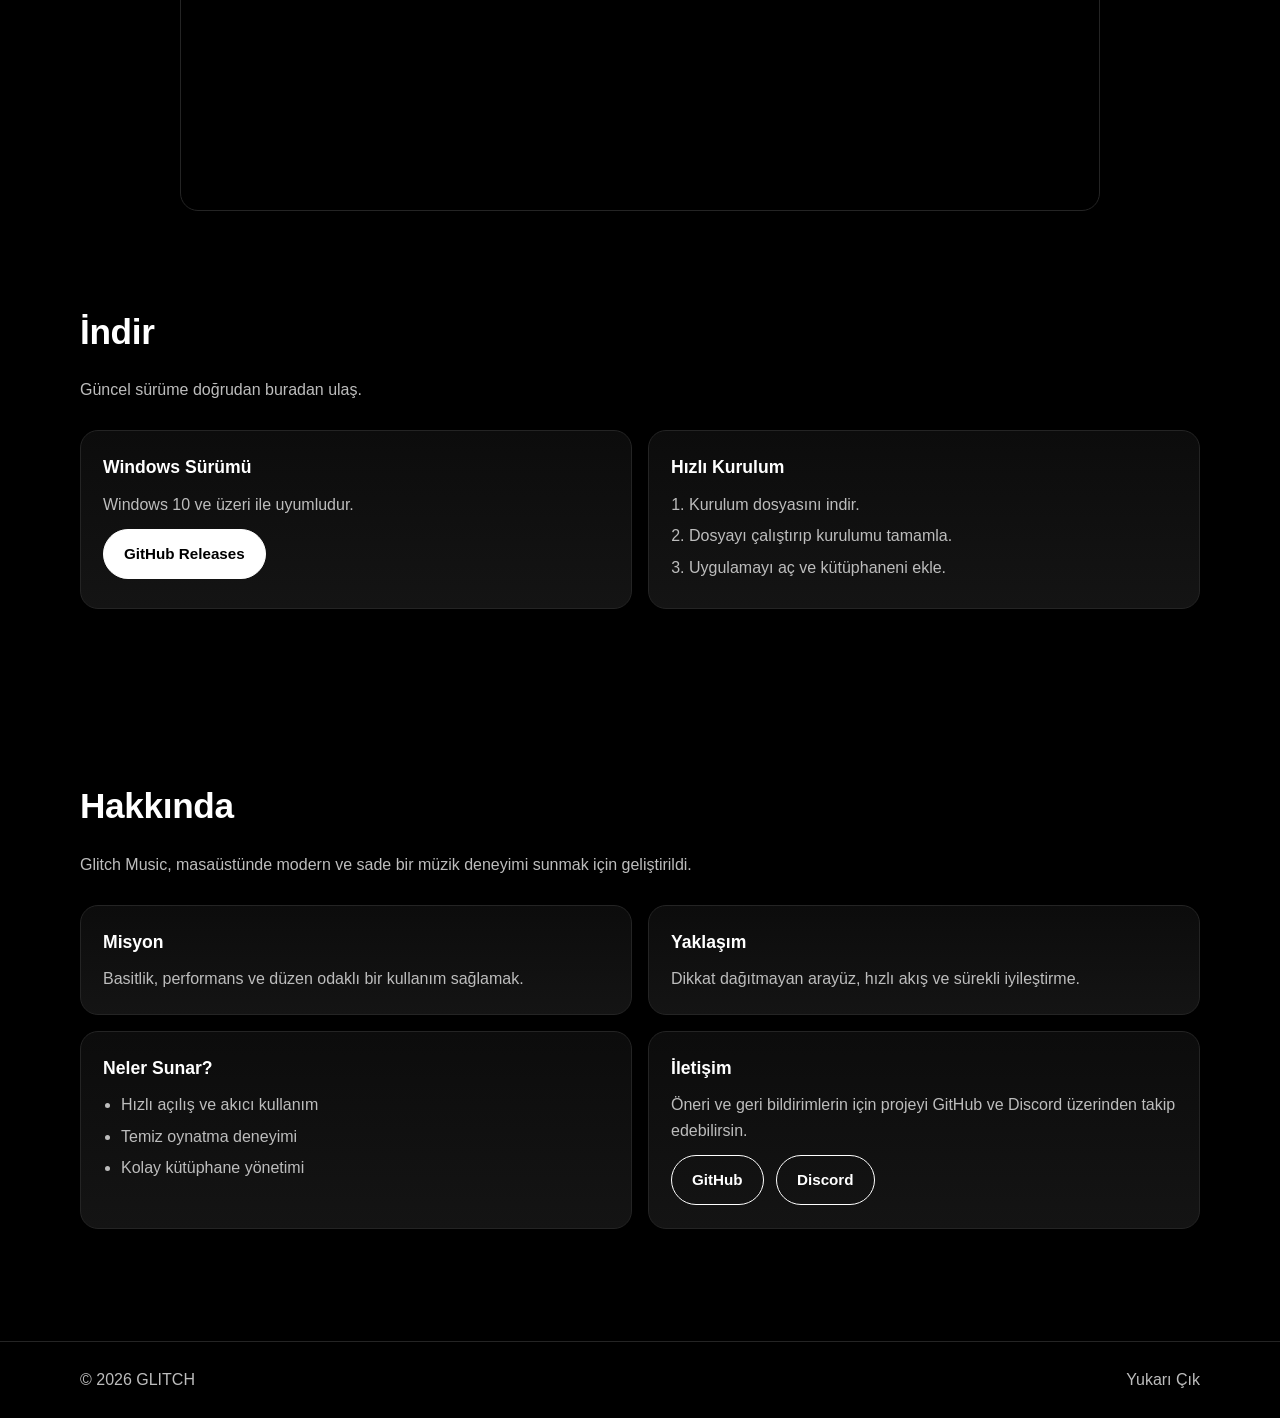
==== commit bdf70633: "HTML & CSS updates" ====
--- a/index.html
+++ b/index.html
@@ -4,44 +4,52 @@
   <meta charset="UTF-8" />
   <meta name="viewport" content="width=device-width, initial-scale=1.0" />
   <title>Glitch Music</title>
-  <link rel="stylesheet" href="./styles.css?v=20260511" />
+  <link rel="stylesheet" href="./styles.css?v=20260512" />
 </head>
 <body>
+  <div class="scroll-progress" aria-hidden="true"></div>
+
   <main class="page single-page">
     <section class="hero container" id="top">
-      <img class="brand-logo" src="https://cdn.discordapp.com/attachments/1495430127817850970/1495499306550034472/GLITCHLOGO.png?ex=6a02d003&is=6a017e83&hm=9dfbde77e4045801ad616bc5bd3a927a59cd246b8ad5d2d2682829d9ed52354d" alt="Glitch Music logo" />
+      <div class="hero-aura" aria-hidden="true"></div>
+      <img class="brand-logo" src="https://github.com/ghxsty-dev/glitch-music/blob/main/.github/GLITCHLOGO.png?raw=true" alt="Glitch Music logo" />
       <p class="eyebrow">GLITCH MUSIC</p>
-      <h1>Modern masaüstü müzik deneyimi</h1>
-      <p class="lead">Hızlı, sade ve dikkat dağıtmayan bir arayüzle müzik arşivini kolayca yönet.</p>
+      <h1 class="split-reveal">Modern masaüstü müzik deneyimi</h1>
+      <p class="lead split-reveal">Hızlı, sade ve dikkat dağıtmayan bir arayüzle müzik arşivini kolayca yönet.</p>
       <div class="actions">
-        <a href="#download" class="btn btn-solid">İndir</a>
-        <a href="#about" class="btn btn-ghost">Hakkında</a>
+        <a href="#download" class="btn btn-solid magnetic">İndir</a>
+        <a href="#about" class="btn btn-ghost magnetic">Hakkında</a>
+      </div>
+      <div class="hero-marquee" aria-hidden="true">
+        <span>FAST</span><span>CLEAN</span><span>DESKTOP</span><span>GLITCH MUSIC</span>
+        <span>FAST</span><span>CLEAN</span><span>DESKTOP</span><span>GLITCH MUSIC</span>
       </div>
     </section>
 
     <section id="features" class="section container">
-      <h1>Öne Çıkanlar</h1>
+      <h2 class="split-reveal">Öne Çıkanlar</h2>
       <div class="grid cards-4">
-        <article class="card"><h3>Temiz Ses</h3><p>Kesintisiz ve odaklı bir dinleme deneyimi.</p></article>
-        <article class="card"><h3>Hızlı Açılış</h3><p>Uygulama kısa sürede açılır, akıcı çalışır.</p></article>
-        <article class="card"><h3>Sade Arayüz</h3><p>Gereksiz karmaşadan uzak, modern görünüm.</p></article>
-        <article class="card"><h3>Kütüphane Kontrolü</h3><p>Listelerini ve arşivini tek yerde düzenle.</p></article>
+        <article class="card tilt"><h3>Temiz Ses</h3><p>Kesintisiz ve odaklı bir dinleme deneyimi.</p></article>
+        <article class="card tilt"><h3>Hızlı Açılış</h3><p>Uygulama kısa sürede açılır, akıcı çalışır.</p></article>
+        <article class="card tilt"><h3>Sade Arayüz</h3><p>Gereksiz karmaşadan uzak, modern görünüm.</p></article>
+        <article class="card tilt"><h3>Kütüphane Kontrolü</h3><p>Listelerini ve arşivini tek yerde düzenle.</p></article>
+      </div>
     </section>
 
-    <section class="hero container" id="top">
-      <img class="brand-banner" src="https://github.com/ghxsty-dev/glitch-music/blob/main/.github/Ads%C4%B1z%20tasar%C4%B1m(4).png?raw=true" alt="Glitch Music banner" />
+    <section class="banner-section container">
+      <img class="brand-banner tilt" src="https://github.com/ghxsty-dev/glitch-music/blob/main/.github/Ads%C4%B1z%20tasar%C4%B1m(4).png?raw=true" alt="Glitch Music banner" />
     </section>
 
     <section id="download" class="section container">
-      <h2>İndir</h2>
-      <p class="lead">Ayrı indirme sayfasına gerek yok. Güncel sürüme buradan ulaşabilirsin.</p>
+      <h2 class="split-reveal">İndir</h2>
+      <p class="lead split-reveal">Güncel sürüme doğrudan buradan ulaş.</p>
       <div class="grid cards-2">
-        <article class="card">
+        <article class="card tilt">
           <h3>Windows Sürümü</h3>
           <p>Windows 10 ve üzeri ile uyumludur.</p>
-          <a class="btn btn-solid" href="https://github.com/ghxsty-dev/glitch-music/releases" target="_blank" rel="noreferrer">GitHub Releases</a>
+          <a class="btn btn-solid magnetic" href="https://github.com/ghxsty-dev/glitch-music/releases" target="_blank" rel="noreferrer">GitHub Releases</a>
         </article>
-        <article class="card">
+        <article class="card tilt">
           <h3>Hızlı Kurulum</h3>
           <ol class="list">
             <li>Kurulum dosyasını indir.</li>
@@ -53,20 +61,20 @@
     </section>
 
     <section id="about" class="section container">
-      <h2>Hakkında</h2>
-      <p class="lead">Glitch Music, masaüstünde modern ve sade bir müzik deneyimi sunmak için geliştirildi.</p>
+      <h2 class="split-reveal">Hakkında</h2>
+      <p class="lead split-reveal">Glitch Music, masaüstünde modern ve sade bir müzik deneyimi sunmak için geliştirildi.</p>
       <div class="grid cards-2">
-        <article class="card">
+        <article class="card tilt">
           <h3>Misyon</h3>
           <p>Basitlik, performans ve düzen odaklı bir kullanım sağlamak.</p>
         </article>
-        <article class="card">
+        <article class="card tilt">
           <h3>Yaklaşım</h3>
           <p>Dikkat dağıtmayan arayüz, hızlı akış ve sürekli iyileştirme.</p>
         </article>
       </div>
       <div class="grid cards-2 top-gap">
-        <article class="card">
+        <article class="card tilt">
           <h3>Neler Sunar?</h3>
           <ul class="list">
             <li>Hızlı açılış ve akıcı kullanım</li>
@@ -74,11 +82,13 @@
             <li>Kolay kütüphane yönetimi</li>
           </ul>
         </article>
-        <article class="card">
+        <article class="card tilt">
           <h3>İletişim</h3>
-          <p>Öneri ve geri bildirimlerin için projeyi GitHub üzerinden takip edebilirsin.</p>
-          <a class="btn btn-ghost" href="https://github.com/ghxsty-dev/glitch-music" target="_blank" rel="noreferrer">GitHub</a>
-          <a class="btn btn-ghost" href="https://discord.gg/HKXRTySDhv" target="_blank" rel="noreferrer">Discord</a>
+          <p>Öneri ve geri bildirimlerin için projeyi GitHub ve Discord üzerinden takip edebilirsin.</p>
+          <div class="actions left">
+            <a class="btn btn-ghost magnetic" href="https://github.com/ghxsty-dev/glitch-music" target="_blank" rel="noreferrer">GitHub</a>
+            <a class="btn btn-ghost magnetic" href="https://discord.gg/HKXRTySDhv" target="_blank" rel="noreferrer">Discord</a>
+          </div>
         </article>
       </div>
     </section>
@@ -91,6 +101,6 @@
     </div>
   </footer>
 
-  <script src="./script.js?v=20260511"></script>
+  <script src="./script.js?v=20260512"></script>
 </body>
-</html>
+</html>
--- a/styles.css
+++ b/styles.css
@@ -1,55 +1,93 @@
 ﻿:root {
   --bg: #000;
-  --surface: #0f0f0f;
-  --surface-2: #151515;
+  --surface: #0c0c0c;
+  --surface-2: #141414;
   --text: #fff;
-  --muted: #b8b8b8;
-  --line: #262626;
-  --radius: 16px;
+  --muted: #bdbdbd;
+  --line: #242424;
+  --radius: 18px;
 }
 
 * { box-sizing: border-box; margin: 0; padding: 0; }
 html { scroll-behavior: smooth; }
 body {
   font-family: "Segoe UI", "Helvetica Neue", Arial, sans-serif;
-  background: var(--bg);
+  background: radial-gradient(circle at 50% -20%, #1b1b1b 0%, #000 46%);
   color: var(--text);
   line-height: 1.6;
-}
-
-.container { width: min(1100px, 92vw); margin-inline: auto; }
+  overflow-x: hidden;
+}
+
+.scroll-progress {
+  position: fixed;
+  top: 0;
+  left: 0;
+  width: 0;
+  height: 3px;
+  background: #fff;
+  z-index: 100;
+}
+
+.container { width: min(1120px, 92vw); margin-inline: auto; }
 .page { min-height: calc(100vh - 140px); }
-.section { padding: 72px 0; }
+.section { padding: 88px 0; }
 .top-gap { margin-top: 16px; }
 
-h1 { font-size: clamp(2rem, 5vw, 3rem); line-height: 1.15; letter-spacing: -0.02em; margin-bottom: 12px; }
-h2 { font-size: clamp(1.5rem, 3.5vw, 2rem); line-height: 1.2; letter-spacing: -0.01em; margin-bottom: 24px; }
+h1 { font-size: clamp(2.1rem, 5vw, 3.3rem); line-height: 1.12; letter-spacing: -0.02em; margin-bottom: 12px; }
+h2 { font-size: clamp(1.6rem, 3.5vw, 2.2rem); line-height: 1.2; letter-spacing: -0.01em; margin-bottom: 24px; }
 h3 { font-size: 1.1rem; margin-bottom: 10px; }
-.lead { color: var(--muted); max-width: 700px; margin-bottom: 28px; }
-.eyebrow { color: var(--muted); letter-spacing: 0.14em; font-weight: 600; font-size: 0.82rem; margin: 10px 0; }
+.lead { color: var(--muted); max-width: 720px; margin-bottom: 28px; }
+.eyebrow { color: var(--muted); letter-spacing: 0.14em; font-weight: 600; font-size: 0.82rem; margin: 14px 0; }
 
 .hero {
-  min-height: 88vh;
+  min-height: 94vh;
   display: grid;
   place-content: center;
   text-align: center;
   border-bottom: 1px solid var(--line);
+  position: relative;
+}
+
+.hero-aura {
+  position: absolute;
+  width: 62vw;
+  height: 62vw;
+  max-width: 760px;
+  max-height: 760px;
+  border-radius: 50%;
+  background: radial-gradient(circle, rgba(255, 255, 255, 0.16) 0%, rgba(255, 255, 255, 0.02) 38%, rgba(255, 255, 255, 0) 72%);
+  filter: blur(12px);
+  z-index: -1;
+  pointer-events: none;
+  animation: auraPulse 7s ease-in-out infinite;
 }
 
 .brand-logo {
-  width: 300px;
-  height: 300px;
+  width: clamp(120px, 20vw, 220px);
+  height: clamp(120px, 20vw, 220px);
   border-radius: 50%;
   margin: 0 auto;
+  box-shadow: 0 0 0 1px #2b2b2b, 0 24px 70px rgba(255, 255, 255, 0.09);
+  animation: floatLogo 5s ease-in-out infinite;
+}
+
+.banner-section {
+  padding: 12px 0;
 }
 
 .brand-banner {
-  width: 720px;
-  height: 540px;
+  width: min(100%, 920px);
+  aspect-ratio: 16 / 10;
+  object-fit: cover;
+  border-radius: var(--radius);
+  border: 1px solid var(--line);
+  display: block;
   margin: 0 auto;
+  box-shadow: 0 26px 70px rgba(0, 0, 0, 0.55);
 }
 
 .actions { display: flex; gap: 12px; justify-content: center; flex-wrap: wrap; }
+.actions.left { justify-content: flex-start; }
 
 .btn {
   display: inline-block;
@@ -57,18 +95,19 @@
   font-weight: 700;
   font-size: 0.95rem;
   border-radius: 999px;
-  padding: 11px 18px;
+  padding: 12px 20px;
   border: 1px solid var(--text);
-  transition: 0.2s ease;
+  transition: transform .2s ease, background .2s ease, color .2s ease, box-shadow .2s ease;
+  will-change: transform;
 }
 
 .btn-solid { background: var(--text); color: var(--bg); }
 .btn-ghost { background: transparent; color: var(--text); }
-.btn:hover { transform: translateY(-1px); }
+.btn:hover { transform: translateY(-2px); box-shadow: 0 8px 28px rgba(255,255,255,0.12); }
 .btn-solid:hover { background: transparent; color: var(--text); }
 .btn-ghost:hover { background: var(--text); color: var(--bg); }
 
-.grid { display: grid; gap: 14px; }
+.grid { display: grid; gap: 16px; }
 .cards-4 { grid-template-columns: repeat(4, minmax(0, 1fr)); }
 .cards-2 { grid-template-columns: repeat(2, minmax(0, 1fr)); }
 
@@ -76,51 +115,20 @@
   background: linear-gradient(180deg, var(--surface), var(--surface-2));
   border: 1px solid var(--line);
   border-radius: var(--radius);
-  padding: 20px;
+  padding: 22px;
+  transform-style: preserve-3d;
+  transition: transform .24s ease, border-color .24s ease;
+}
+
+.card:hover {
+  border-color: #3a3a3a;
 }
 
 .card p { color: var(--muted); }
-.card.center { text-align: center; }
 .card .btn { margin-top: 12px; }
 
 .list { padding-left: 18px; color: var(--muted); }
 .list li { margin-bottom: 6px; }
-
-.subnav {
-  position: sticky;
-  top: 0;
-  z-index: 10;
-  backdrop-filter: blur(8px);
-  background: rgba(0, 0, 0, 0.86);
-  border-bottom: 1px solid var(--line);
-}
-
-.subnav-row {
-  min-height: 62px;
-  display: flex;
-  align-items: center;
-  justify-content: space-between;
-  gap: 14px;
-}
-
-.brand-mini {
-  color: var(--text);
-  text-decoration: none;
-  letter-spacing: 0.12em;
-  font-weight: 700;
-  font-size: 0.84rem;
-}
-
-.links { display: flex; gap: 14px; }
-.links a {
-  color: var(--muted);
-  text-decoration: none;
-  border-bottom: 1px solid transparent;
-  padding-bottom: 2px;
-}
-
-.links a.active,
-.links a:hover { color: var(--text); border-color: var(--text); }
 
 .footer {
   border-top: 1px solid var(--line);
@@ -141,13 +149,46 @@
 
 .reveal {
   opacity: 0;
-  transform: translateY(12px);
-  transition: opacity 0.45s ease, transform 0.45s ease;
+  transform: translateY(20px) scale(.98);
+  transition: opacity .6s ease, transform .6s cubic-bezier(.22, .61, .36, 1);
 }
 
 .reveal.in {
   opacity: 1;
-  transform: translateY(0);
+  transform: translateY(0) scale(1);
+}
+
+.hero-marquee {
+  margin-top: 24px;
+  display: flex;
+  gap: 24px;
+  white-space: nowrap;
+  overflow: hidden;
+  border-top: 1px solid var(--line);
+  border-bottom: 1px solid var(--line);
+  padding: 10px 0;
+}
+
+.hero-marquee span {
+  color: #8f8f8f;
+  font-size: .8rem;
+  letter-spacing: .16em;
+  animation: marqueeMove 16s linear infinite;
+}
+
+@keyframes marqueeMove {
+  from { transform: translateX(0); }
+  to { transform: translateX(-130%); }
+}
+
+@keyframes floatLogo {
+  0%, 100% { transform: translateY(0); }
+  50% { transform: translateY(-8px); }
+}
+
+@keyframes auraPulse {
+  0%, 100% { transform: scale(1); opacity: .7; }
+  50% { transform: scale(1.08); opacity: 1; }
 }
 
 @media (max-width: 900px) {
@@ -155,8 +196,12 @@
 }
 
 @media (max-width: 680px) {
-  .section { padding: 52px 0; }
+  .section { padding: 56px 0; }
   .cards-2, .cards-4 { grid-template-columns: 1fr; }
-  .subnav-row, .footer-row { flex-direction: column; justify-content: center; padding: 10px 0; }
-  .links { flex-wrap: wrap; justify-content: center; }
-}
+  .footer-row { flex-direction: column; justify-content: center; padding: 10px 0; }
+  .hero { min-height: 90vh; }
+}
+
+@media (prefers-reduced-motion: reduce) {
+  *, *::before, *::after { animation: none !important; transition: none !important; }
+}
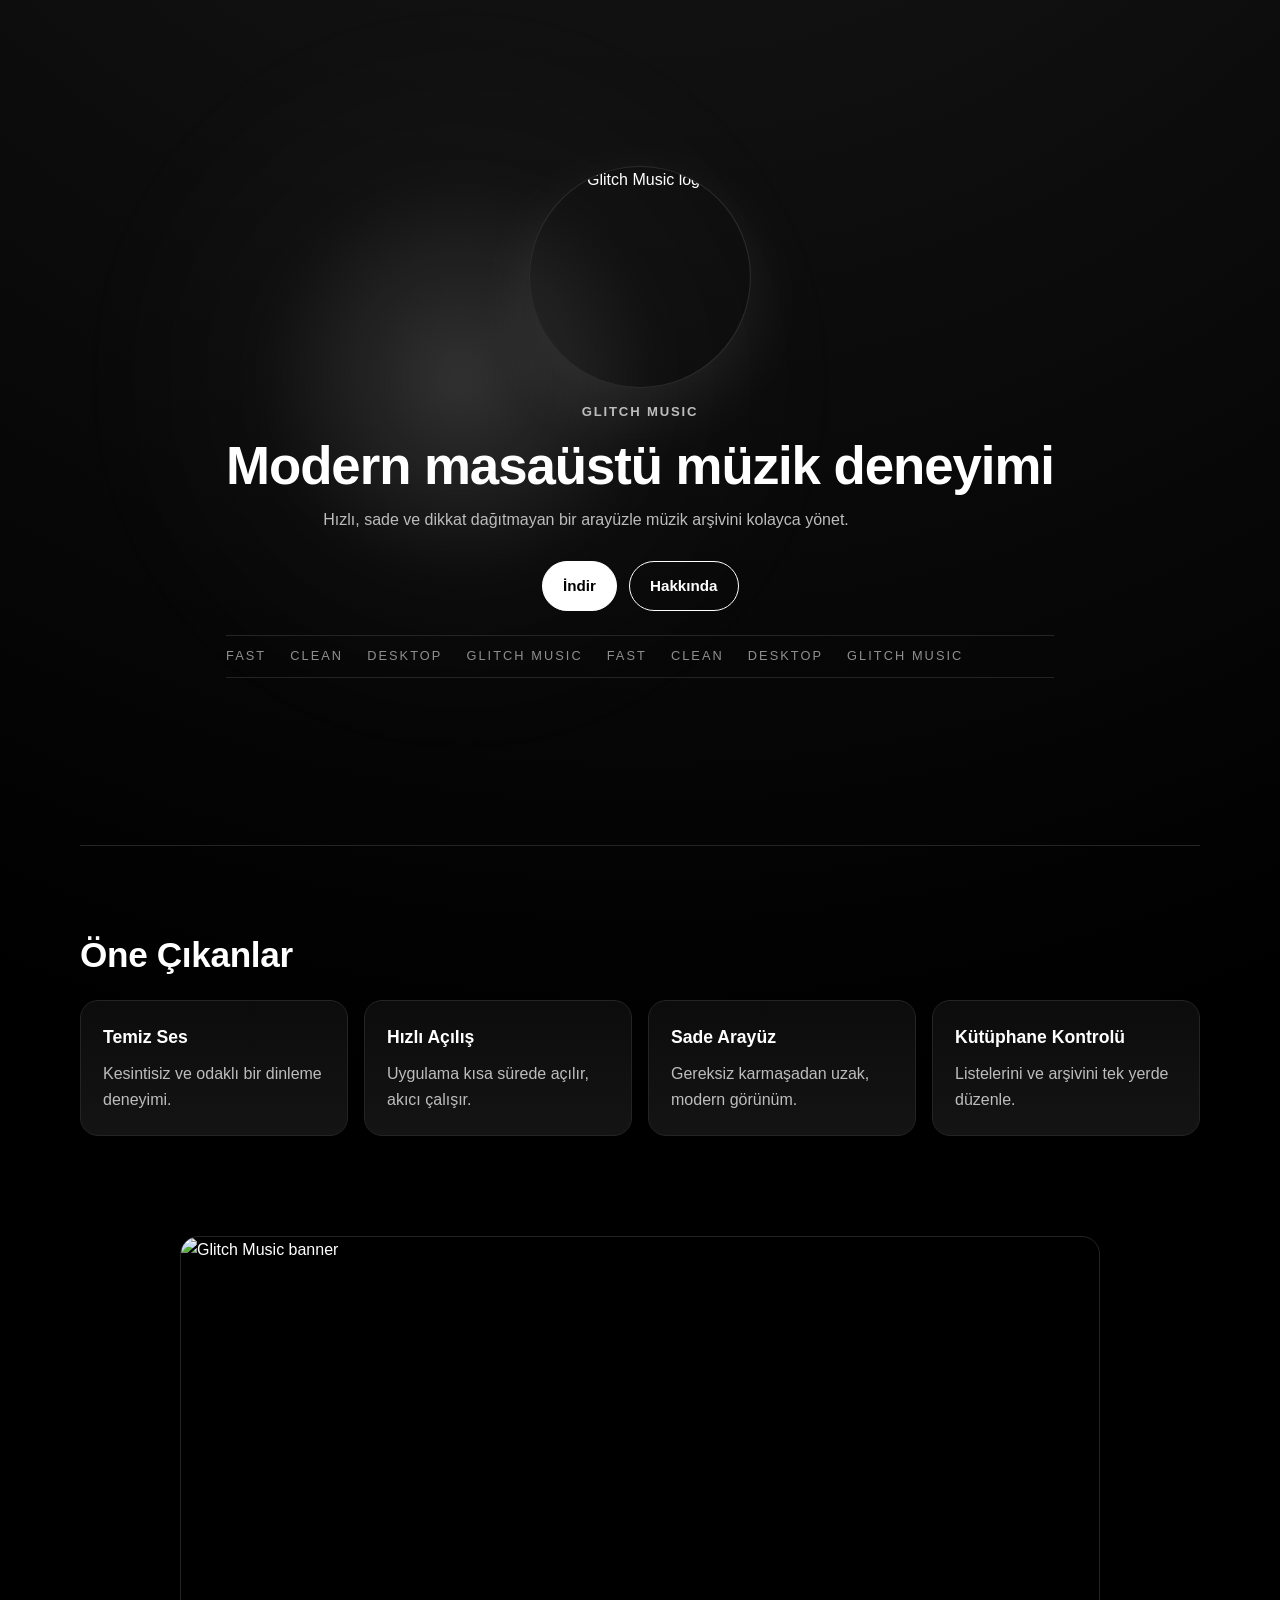
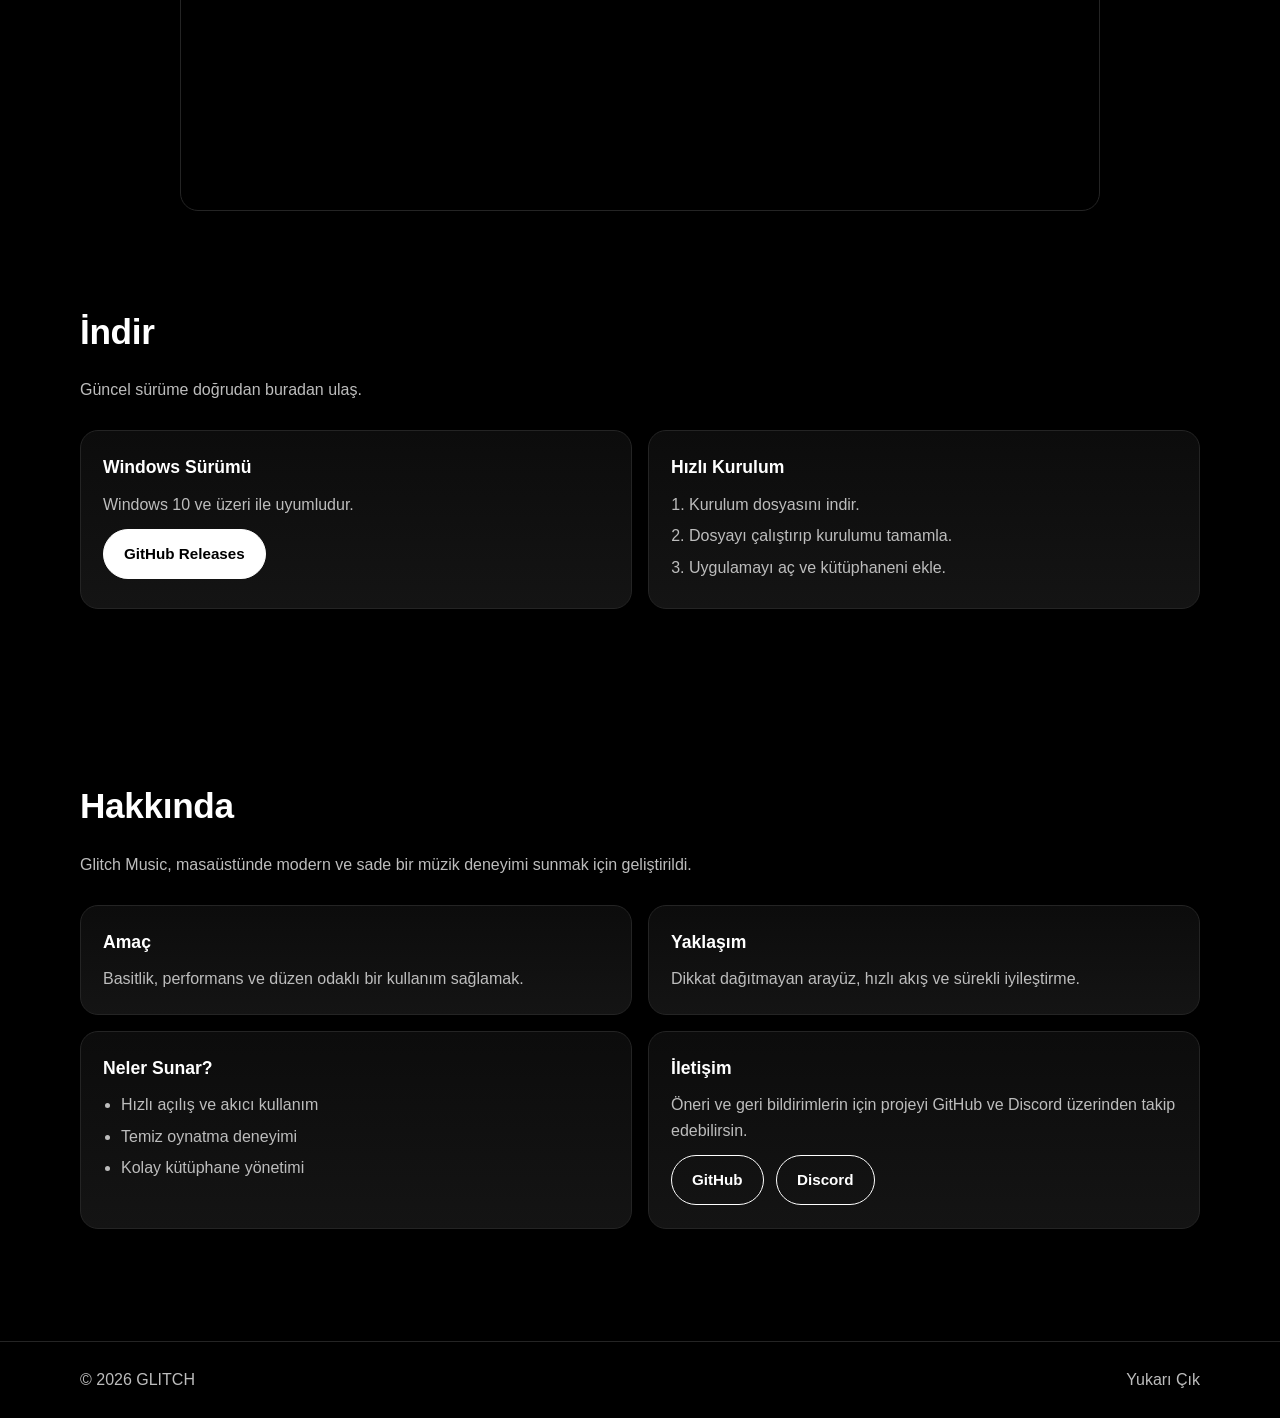
==== commit d3cc379f: "Update index.html" ====
--- a/index.html
+++ b/index.html
@@ -1,106 +1,106 @@
-﻿<!doctype html>
-<html lang="tr">
-<head>
-  <meta charset="UTF-8" />
-  <meta name="viewport" content="width=device-width, initial-scale=1.0" />
-  <title>Glitch Music</title>
-  <link rel="stylesheet" href="./styles.css?v=20260512" />
-</head>
-<body>
-  <div class="scroll-progress" aria-hidden="true"></div>
-
-  <main class="page single-page">
-    <section class="hero container" id="top">
-      <div class="hero-aura" aria-hidden="true"></div>
-      <img class="brand-logo" src="https://github.com/ghxsty-dev/glitch-music/blob/main/.github/GLITCHLOGO.png?raw=true" alt="Glitch Music logo" />
-      <p class="eyebrow">GLITCH MUSIC</p>
-      <h1 class="split-reveal">Modern masaüstü müzik deneyimi</h1>
-      <p class="lead split-reveal">Hızlı, sade ve dikkat dağıtmayan bir arayüzle müzik arşivini kolayca yönet.</p>
-      <div class="actions">
-        <a href="#download" class="btn btn-solid magnetic">İndir</a>
-        <a href="#about" class="btn btn-ghost magnetic">Hakkında</a>
-      </div>
-      <div class="hero-marquee" aria-hidden="true">
-        <span>FAST</span><span>CLEAN</span><span>DESKTOP</span><span>GLITCH MUSIC</span>
-        <span>FAST</span><span>CLEAN</span><span>DESKTOP</span><span>GLITCH MUSIC</span>
-      </div>
-    </section>
-
-    <section id="features" class="section container">
-      <h2 class="split-reveal">Öne Çıkanlar</h2>
-      <div class="grid cards-4">
-        <article class="card tilt"><h3>Temiz Ses</h3><p>Kesintisiz ve odaklı bir dinleme deneyimi.</p></article>
-        <article class="card tilt"><h3>Hızlı Açılış</h3><p>Uygulama kısa sürede açılır, akıcı çalışır.</p></article>
-        <article class="card tilt"><h3>Sade Arayüz</h3><p>Gereksiz karmaşadan uzak, modern görünüm.</p></article>
-        <article class="card tilt"><h3>Kütüphane Kontrolü</h3><p>Listelerini ve arşivini tek yerde düzenle.</p></article>
-      </div>
-    </section>
-
-    <section class="banner-section container">
-      <img class="brand-banner tilt" src="https://github.com/ghxsty-dev/glitch-music/blob/main/.github/Ads%C4%B1z%20tasar%C4%B1m(4).png?raw=true" alt="Glitch Music banner" />
-    </section>
-
-    <section id="download" class="section container">
-      <h2 class="split-reveal">İndir</h2>
-      <p class="lead split-reveal">Güncel sürüme doğrudan buradan ulaş.</p>
-      <div class="grid cards-2">
-        <article class="card tilt">
-          <h3>Windows Sürümü</h3>
-          <p>Windows 10 ve üzeri ile uyumludur.</p>
-          <a class="btn btn-solid magnetic" href="https://github.com/ghxsty-dev/glitch-music/releases" target="_blank" rel="noreferrer">GitHub Releases</a>
-        </article>
-        <article class="card tilt">
-          <h3>Hızlı Kurulum</h3>
-          <ol class="list">
-            <li>Kurulum dosyasını indir.</li>
-            <li>Dosyayı çalıştırıp kurulumu tamamla.</li>
-            <li>Uygulamayı aç ve kütüphaneni ekle.</li>
-          </ol>
-        </article>
-      </div>
-    </section>
-
-    <section id="about" class="section container">
-      <h2 class="split-reveal">Hakkında</h2>
-      <p class="lead split-reveal">Glitch Music, masaüstünde modern ve sade bir müzik deneyimi sunmak için geliştirildi.</p>
-      <div class="grid cards-2">
-        <article class="card tilt">
-          <h3>Misyon</h3>
-          <p>Basitlik, performans ve düzen odaklı bir kullanım sağlamak.</p>
-        </article>
-        <article class="card tilt">
-          <h3>Yaklaşım</h3>
-          <p>Dikkat dağıtmayan arayüz, hızlı akış ve sürekli iyileştirme.</p>
-        </article>
-      </div>
-      <div class="grid cards-2 top-gap">
-        <article class="card tilt">
-          <h3>Neler Sunar?</h3>
-          <ul class="list">
-            <li>Hızlı açılış ve akıcı kullanım</li>
-            <li>Temiz oynatma deneyimi</li>
-            <li>Kolay kütüphane yönetimi</li>
-          </ul>
-        </article>
-        <article class="card tilt">
-          <h3>İletişim</h3>
-          <p>Öneri ve geri bildirimlerin için projeyi GitHub ve Discord üzerinden takip edebilirsin.</p>
-          <div class="actions left">
-            <a class="btn btn-ghost magnetic" href="https://github.com/ghxsty-dev/glitch-music" target="_blank" rel="noreferrer">GitHub</a>
-            <a class="btn btn-ghost magnetic" href="https://discord.gg/HKXRTySDhv" target="_blank" rel="noreferrer">Discord</a>
-          </div>
-        </article>
-      </div>
-    </section>
-  </main>
-
-  <footer class="footer">
-    <div class="container footer-row">
-      <p>© 2026 GLITCH</p>
-      <a href="#top">Yukarı Çık</a>
-    </div>
-  </footer>
-
-  <script src="./script.js?v=20260512"></script>
-</body>
+﻿<!doctype html>
+<html lang="tr">
+<head>
+  <meta charset="UTF-8" />
+  <meta name="viewport" content="width=device-width, initial-scale=1.0" />
+  <title>Glitch Music</title>
+  <link rel="stylesheet" href="./styles.css?v=20260512" />
+</head>
+<body>
+  <div class="scroll-progress" aria-hidden="true"></div>
+
+  <main class="page single-page">
+    <section class="hero container" id="top">
+      <div class="hero-aura" aria-hidden="true"></div>
+      <img class="brand-logo" src="https://github.com/ghxsty-dev/glitch-music/blob/main/.github/GLITCHLOGO.png?raw=true" alt="Glitch Music logo" />
+      <p class="eyebrow">GLITCH MUSIC</p>
+      <h1 class="split-reveal">Modern masaüstü müzik deneyimi</h1>
+      <p class="lead split-reveal">Hızlı, sade ve dikkat dağıtmayan bir arayüzle müzik arşivini kolayca yönet.</p>
+      <div class="actions">
+        <a href="#download" class="btn btn-solid magnetic">İndir</a>
+        <a href="#about" class="btn btn-ghost magnetic">Hakkında</a>
+      </div>
+      <div class="hero-marquee" aria-hidden="true">
+        <span>FAST</span><span>CLEAN</span><span>DESKTOP</span><span>GLITCH MUSIC</span>
+        <span>FAST</span><span>CLEAN</span><span>DESKTOP</span><span>GLITCH MUSIC</span>
+      </div>
+    </section>
+
+    <section id="features" class="section container">
+      <h2 class="split-reveal">Öne Çıkanlar</h2>
+      <div class="grid cards-4">
+        <article class="card tilt"><h3>Temiz Ses</h3><p>Kesintisiz ve odaklı bir dinleme deneyimi.</p></article>
+        <article class="card tilt"><h3>Hızlı Açılış</h3><p>Uygulama kısa sürede açılır, akıcı çalışır.</p></article>
+        <article class="card tilt"><h3>Sade Arayüz</h3><p>Gereksiz karmaşadan uzak, modern görünüm.</p></article>
+        <article class="card tilt"><h3>Kütüphane Kontrolü</h3><p>Listelerini ve arşivini tek yerde düzenle.</p></article>
+      </div>
+    </section>
+
+    <section class="banner-section container">
+      <img class="brand-banner tilt" src="https://github.com/ghxsty-dev/glitch-music/blob/main/.github/Ads%C4%B1z%20tasar%C4%B1m(4).png?raw=true" alt="Glitch Music banner" />
+    </section>
+
+    <section id="download" class="section container">
+      <h2 class="split-reveal">İndir</h2>
+      <p class="lead split-reveal">Güncel sürüme doğrudan buradan ulaş.</p>
+      <div class="grid cards-2">
+        <article class="card tilt">
+          <h3>Windows Sürümü</h3>
+          <p>Windows 10 ve üzeri ile uyumludur.</p>
+          <a class="btn btn-solid magnetic" href="https://github.com/ghxsty-dev/glitch-music/releases" target="_blank" rel="noreferrer">GitHub Releases</a>
+        </article>
+        <article class="card tilt">
+          <h3>Hızlı Kurulum</h3>
+          <ol class="list">
+            <li>Kurulum dosyasını indir.</li>
+            <li>Dosyayı çalıştırıp kurulumu tamamla.</li>
+            <li>Uygulamayı aç ve kütüphaneni ekle.</li>
+          </ol>
+        </article>
+      </div>
+    </section>
+
+    <section id="about" class="section container">
+      <h2 class="split-reveal">Hakkında</h2>
+      <p class="lead split-reveal">Glitch Music, masaüstünde modern ve sade bir müzik deneyimi sunmak için geliştirildi.</p>
+      <div class="grid cards-2">
+        <article class="card tilt">
+          <h3>Amaç</h3>
+          <p>Basitlik, performans ve düzen odaklı bir kullanım sağlamak.</p>
+        </article>
+        <article class="card tilt">
+          <h3>Yaklaşım</h3>
+          <p>Dikkat dağıtmayan arayüz, hızlı akış ve sürekli iyileştirme.</p>
+        </article>
+      </div>
+      <div class="grid cards-2 top-gap">
+        <article class="card tilt">
+          <h3>Neler Sunar?</h3>
+          <ul class="list">
+            <li>Hızlı açılış ve akıcı kullanım</li>
+            <li>Temiz oynatma deneyimi</li>
+            <li>Kolay kütüphane yönetimi</li>
+          </ul>
+        </article>
+        <article class="card tilt">
+          <h3>İletişim</h3>
+          <p>Öneri ve geri bildirimlerin için projeyi GitHub ve Discord üzerinden takip edebilirsin.</p>
+          <div class="actions left">
+            <a class="btn btn-ghost magnetic" href="https://github.com/ghxsty-dev/glitch-music" target="_blank" rel="noreferrer">GitHub</a>
+            <a class="btn btn-ghost magnetic" href="https://discord.gg/HKXRTySDhv" target="_blank" rel="noreferrer">Discord</a>
+          </div>
+        </article>
+      </div>
+    </section>
+  </main>
+
+  <footer class="footer">
+    <div class="container footer-row">
+      <p>© 2026 GLITCH</p>
+      <a href="#top">Yukarı Çık</a>
+    </div>
+  </footer>
+
+  <script src="./script.js?v=20260512"></script>
+</body>
 </html>
